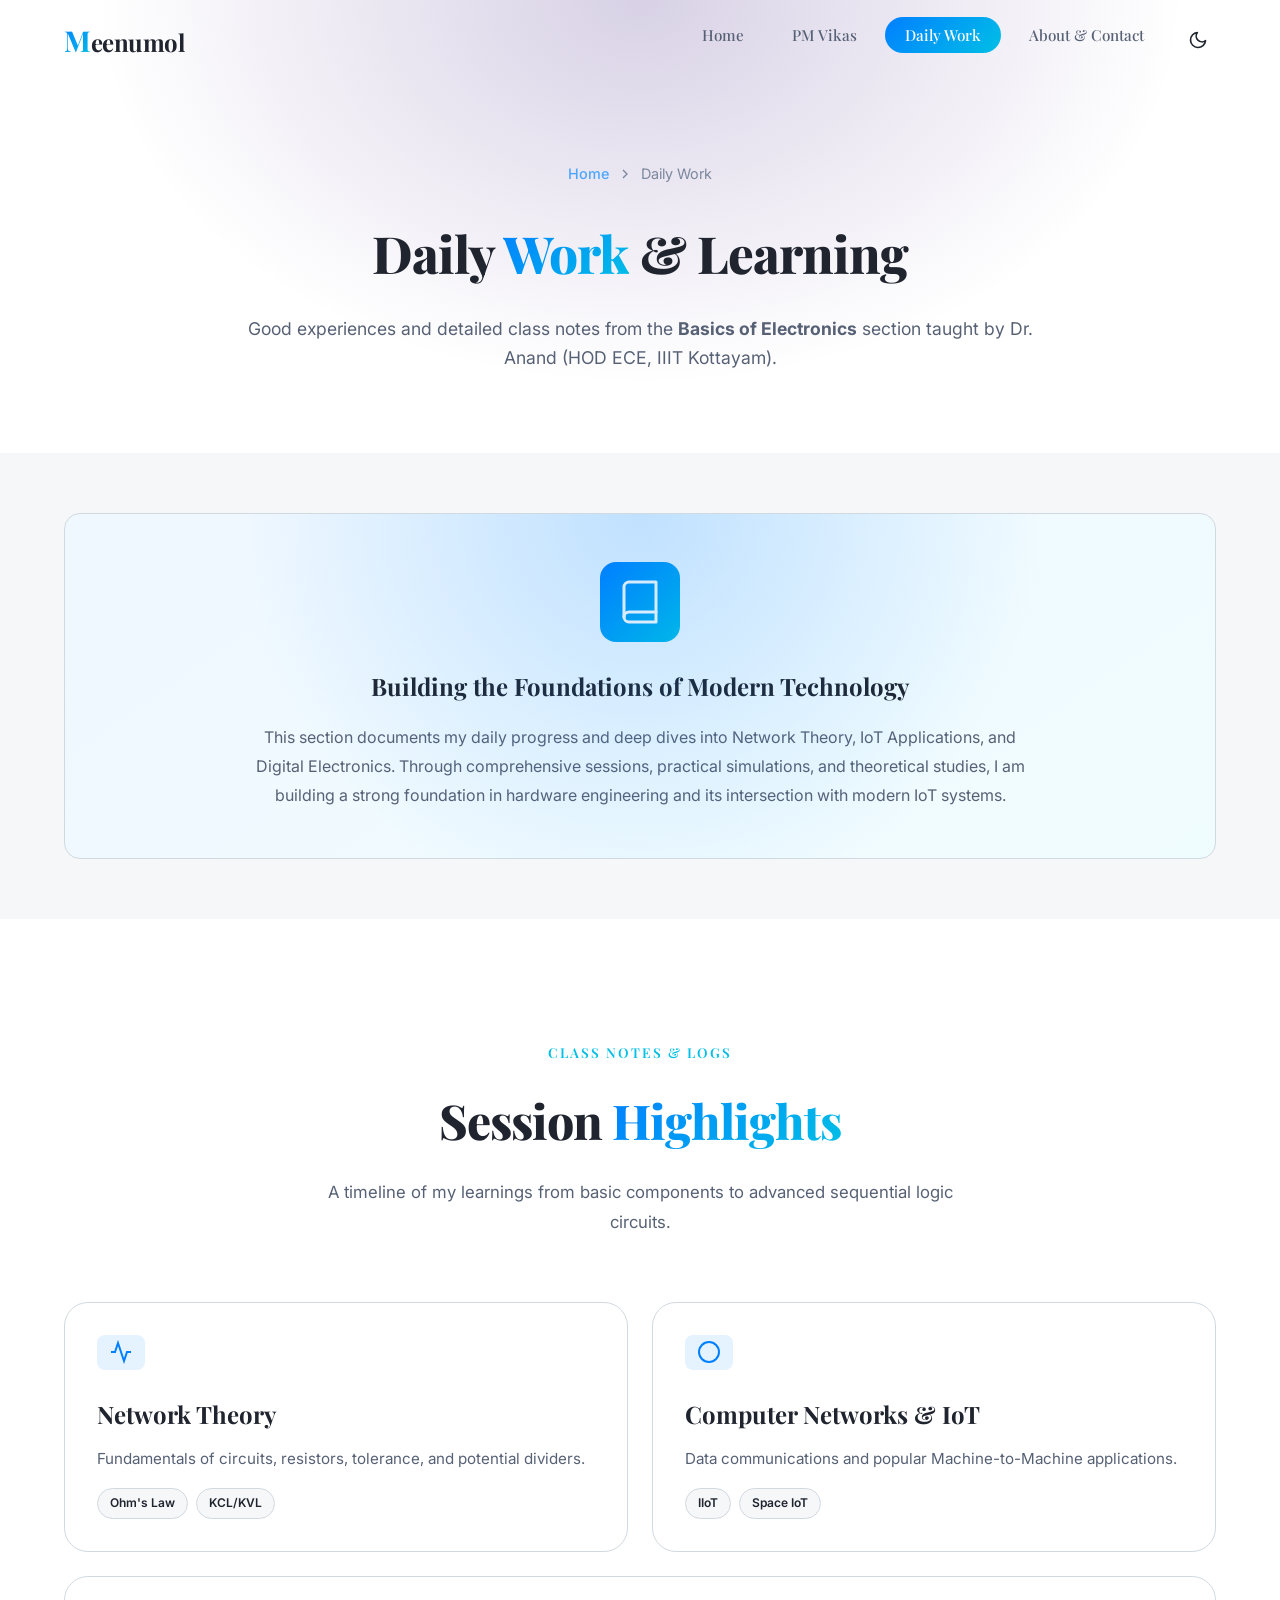
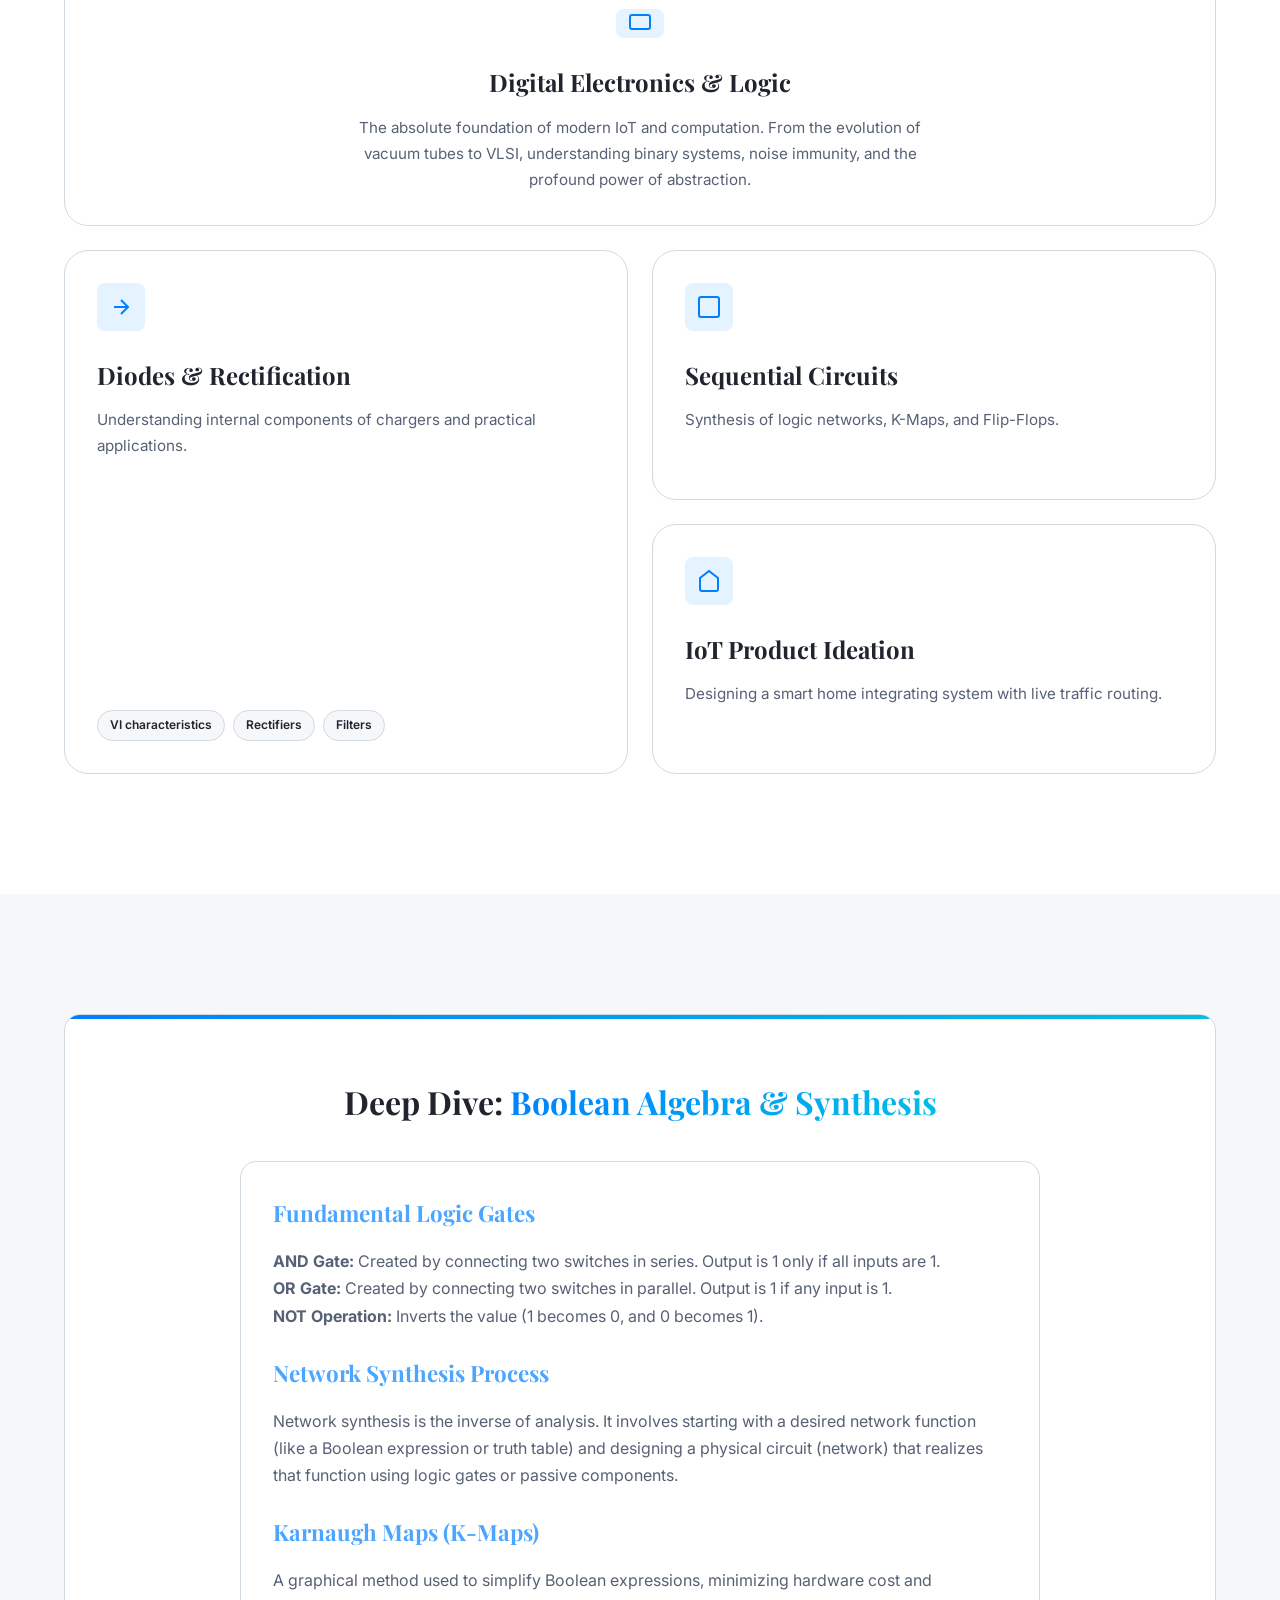
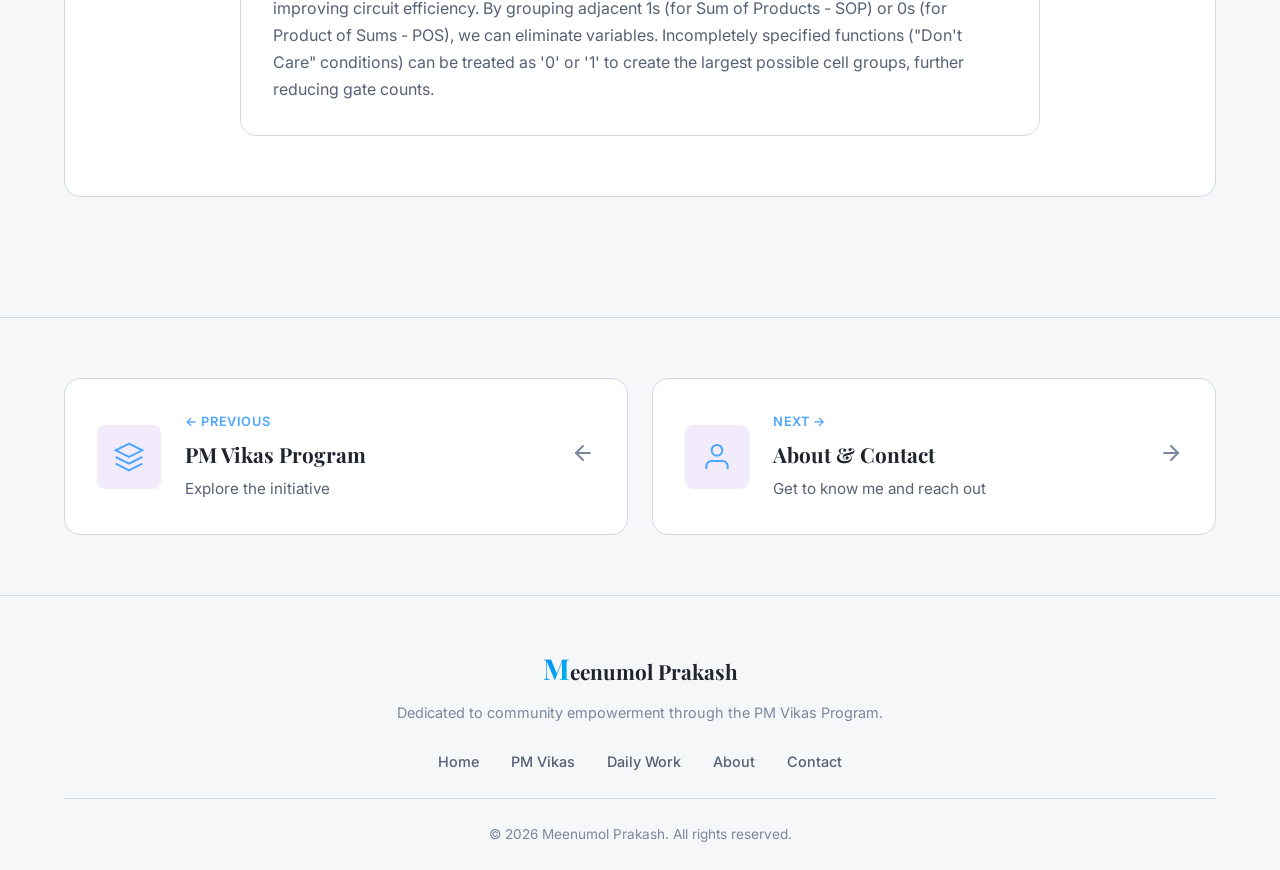
==== daily-work.html @ ad62191d "fix: resolve hero text overlapping profile image by switching from absolute positioning to flexbox l" ====
<!DOCTYPE html>
<html lang="en">
<head>
    <meta charset="UTF-8">
    <meta name="viewport" content="width=device-width, initial-scale=1.0">
    <title>Daily Work & Learning — Meenumol Prakash</title>
    <meta name="description" content="Daily work details and learning experiences from Basics of Electronics class by Dr. Anand.">
    <!-- Open Graph / Social Meta Tags -->
    <meta property="og:title" content="Daily Work & Learning — Meenumol Prakash">
    <meta property="og:description" content="Learning experiences from Basics of Electronics.">
    <meta property="og:type" content="website">
    <meta name="twitter:card" content="summary_large_image">
    
    <link rel="preconnect" href="https://fonts.googleapis.com">
    <link rel="preconnect" href="https://fonts.gstatic.com" crossorigin>
    <link href="https://fonts.googleapis.com/css2?family=Playfair+Display:ital,wght@0,400;0,500;0,600;0,700;0,800;1,400&family=Inter:wght@300;400;500;600&display=swap" rel="stylesheet">
    <link rel="stylesheet" href="style.css">
</head>
<body>
    <!-- ===== NAVIGATION ===== -->
    <nav class="navbar scrolled" id="navbar">
        <div class="nav-container">
            <a href="index.html" class="nav-logo">
                <span class="logo-accent">M</span>eenumol
            </a>
            <button class="nav-toggle" id="navToggle" aria-label="Toggle navigation">
                <span class="hamburger"></span>
            </button>
            <ul class="nav-links" id="navLinks">
                <li><a href="index.html" class="nav-link">Home</a></li>
                <li><a href="pmvikas.html" class="nav-link">PM Vikas</a></li>
                <li><a href="daily-work.html" class="nav-link active">Daily Work</a></li>
                <li><a href="about.html" class="nav-link">About & Contact</a></li>
                <li>
                    <button id="themeToggle" class="theme-toggle" aria-label="Toggle Dark Mode">
                        <svg width="20" height="20" viewBox="0 0 24 24" fill="none" stroke="currentColor" stroke-width="2" stroke-linecap="round" stroke-linejoin="round"><path d="M21 12.79A9 9 0 1 1 11.21 3 7 7 0 0 0 21 12.79z"></path></svg>
                    </button>
                </li>
            </ul>
        </div>
    </nav>

    <!-- ===== PAGE HERO BANNER ===== -->
    <section class="page-hero">
        <div class="page-hero-bg"></div>
        <div class="section-container">
            <div class="page-hero-content">
                <nav class="breadcrumb">
                    <a href="index.html">Home</a>
                    <svg width="16" height="16" viewBox="0 0 24 24" fill="none" stroke="currentColor" stroke-width="2"><polyline points="9 18 15 12 9 6"/></svg>
                    <span>Daily Work</span>
                </nav>
                <h1 class="page-hero-title">Daily <span class="text-gradient">Work</span> & Learning</h1>
                <p class="page-hero-subtitle">Good experiences and detailed class notes from the <strong>Basics of Electronics</strong> section taught by Dr. Anand (HOD ECE, IIIT Kottayam).</p>
            </div>
        </div>
    </section>

    <!-- ===== OVERVIEW ===== -->
    <section class="pmvikas-overview">
        <div class="section-container">
            <div class="vikas-hero-card">
                <div class="vikas-hero-icon">
                    <svg width="48" height="48" viewBox="0 0 24 24" fill="none" stroke="currentColor" stroke-width="1.5" stroke-linecap="round" stroke-linejoin="round"><path d="M4 19.5A2.5 2.5 0 0 1 6.5 17H20"/><path d="M6.5 2H20v20H6.5A2.5 2.5 0 0 1 4 19.5v-15A2.5 2.5 0 0 1 6.5 2z"/></svg>
                </div>
                <h3>Building the Foundations of Modern Technology</h3>
                <p>This section documents my daily progress and deep dives into Network Theory, IoT Applications, and Digital Electronics. Through comprehensive sessions, practical simulations, and theoretical studies, I am building a strong foundation in hardware engineering and its intersection with modern IoT systems.</p>
            </div>
        </div>
    </section>

    <!-- ===== DAILY LOGS (CARDS) ===== -->
    <section class="pmvikas-components">
        <div class="section-container">
            <div class="section-header">
                <span class="section-tag">Class Notes & Logs</span>
                <h2 class="section-title">Session <span class="text-gradient">Highlights</span></h2>
                <p class="section-subtitle">A timeline of my learnings from basic components to advanced sequential logic circuits.</p>
            </div>

            <div class="bento-grid">
                <!-- DAY 1 -->
                <div class="bento-card bento-col-span-2">
                    <div class="bento-content">
                        <div class="vikas-card-number" style="position:absolute; top:20px; right:24px; font-size:3rem; font-weight:800; opacity:0.05;">D1</div>
                        <div class="bento-icon">
                            <svg width="24" height="24" viewBox="0 0 24 24" fill="none" stroke="currentColor" stroke-width="2"><polyline points="22 12 18 12 15 21 9 3 6 12 2 12"/></svg>
                        </div>
                        <h3 class="bento-title">Network Theory</h3>
                        <p class="bento-text">Fundamentals of circuits, resistors, tolerance, and potential dividers.</p>
                        <ul class="bento-list">
                            <li class="bento-tag">Ohm's Law</li>
                            <li class="bento-tag">KCL/KVL</li>
                        </ul>
                    </div>
                </div>

                <!-- SESSION 2 -->
                <div class="bento-card bento-col-span-2">
                    <div class="bento-content">
                        <div class="vikas-card-number" style="position:absolute; top:20px; right:24px; font-size:3rem; font-weight:800; opacity:0.05;">S2</div>
                        <div class="bento-icon">
                            <svg width="24" height="24" viewBox="0 0 24 24" fill="none" stroke="currentColor" stroke-width="2"><circle cx="12" cy="12" r="10"/></svg>
                        </div>
                        <h3 class="bento-title">Computer Networks & IoT</h3>
                        <p class="bento-text">Data communications and popular Machine-to-Machine applications.</p>
                        <ul class="bento-list">
                            <li class="bento-tag">IIoT</li>
                            <li class="bento-tag">Space IoT</li>
                        </ul>
                    </div>
                </div>

                <!-- DIGITAL ELECTRONICS 1 (FEATURED) -->
                <div class="bento-card bento-col-span-4 glass">
                    <div class="bento-content" style="align-items:center; text-align:center;">
                        <div class="vikas-card-number" style="position:absolute; top:20px; right:24px; font-size:3rem; font-weight:800; opacity:0.05;">DE</div>
                        <div class="bento-icon">
                            <svg width="24" height="24" viewBox="0 0 24 24" fill="none" stroke="currentColor" stroke-width="2"><rect x="2" y="3" width="20" height="14" rx="2"/></svg>
                        </div>
                        <h3 class="bento-title">Digital Electronics & Logic</h3>
                        <p class="bento-text" style="max-width:600px;">The absolute foundation of modern IoT and computation. From the evolution of vacuum tubes to VLSI, understanding binary systems, noise immunity, and the profound power of abstraction.</p>
                    </div>
                </div>

                <!-- DAY 2 -->
                <div class="bento-card bento-col-span-2 bento-row-span-2">
                    <div class="bento-content">
                        <div class="vikas-card-number" style="position:absolute; top:20px; right:24px; font-size:3rem; font-weight:800; opacity:0.05;">D2</div>
                        <div class="bento-icon">
                            <svg width="24" height="24" viewBox="0 0 24 24" fill="none" stroke="currentColor" stroke-width="2"><path d="M5 12h14"/><path d="M12 5l7 7-7 7"/></svg>
                        </div>
                        <h3 class="bento-title">Diodes & Rectification</h3>
                        <p class="bento-text">Understanding internal components of chargers and practical applications.</p>
                        <ul class="bento-list">
                            <li class="bento-tag">VI characteristics</li>
                            <li class="bento-tag">Rectifiers</li>
                            <li class="bento-tag">Filters</li>
                        </ul>
                    </div>
                </div>

                <!-- DIGITAL ELECTRONICS 2 -->
                <div class="bento-card bento-col-span-2">
                    <div class="bento-content">
                        <div class="vikas-card-number" style="position:absolute; top:20px; right:24px; font-size:3rem; font-weight:800; opacity:0.05;">LC</div>
                        <div class="bento-icon">
                            <svg width="24" height="24" viewBox="0 0 24 24" fill="none" stroke="currentColor" stroke-width="2"><rect x="2" y="2" width="20" height="20" rx="2.18" ry="2.18"/></svg>
                        </div>
                        <h3 class="bento-title">Sequential Circuits</h3>
                        <p class="bento-text">Synthesis of logic networks, K-Maps, and Flip-Flops.</p>
                    </div>
                </div>

                <!-- DAY 6 -->
                <div class="bento-card bento-col-span-2">
                    <div class="bento-content">
                        <div class="vikas-card-number" style="position:absolute; top:20px; right:24px; font-size:3rem; font-weight:800; opacity:0.05;">D6</div>
                        <div class="bento-icon">
                            <svg width="24" height="24" viewBox="0 0 24 24" fill="none" stroke="currentColor" stroke-width="2"><path d="M3 9l9-7 9 7v11a2 2 0 0 1-2 2H5a2 2 0 0 1-2-2z"/></svg>
                        </div>
                        <h3 class="bento-title">IoT Product Ideation</h3>
                        <p class="bento-text">Designing a smart home integrating system with live traffic routing.</p>
                    </div>
                </div>
            </div>
        </div>
    </section>

    <!-- ===== DETAILED NOTES SECTION ===== -->
    <section class="pmvikas-impact">
        <div class="section-container">
            <div class="vikas-impact" style="text-align: left;">
                <h3 class="impact-title" style="text-align: center; margin-bottom: 2rem;">Deep Dive: <span class="text-gradient">Boolean Algebra & Synthesis</span></h3>
                
                <div style="color: var(--text-secondary); max-width: 800px; margin: 0 auto; padding: 2rem; background: var(--bg-card); border-radius: var(--radius-lg); border: 1px solid var(--border-color);">
                    <h4 style="color: var(--primary-light); margin-bottom: 1rem; font-family: var(--font-primary); font-size: 1.4rem;">Fundamental Logic Gates</h4>
                    <p style="margin-bottom: 1.5rem;">
                        <strong>AND Gate:</strong> Created by connecting two switches in series. Output is 1 only if all inputs are 1.<br>
                        <strong>OR Gate:</strong> Created by connecting two switches in parallel. Output is 1 if any input is 1.<br>
                        <strong>NOT Operation:</strong> Inverts the value (1 becomes 0, and 0 becomes 1).
                    </p>

                    <h4 style="color: var(--primary-light); margin-bottom: 1rem; font-family: var(--font-primary); font-size: 1.4rem;">Network Synthesis Process</h4>
                    <p style="margin-bottom: 1.5rem;">
                        Network synthesis is the inverse of analysis. It involves starting with a desired network function (like a Boolean expression or truth table) and designing a physical circuit (network) that realizes that function using logic gates or passive components.
                    </p>

                    <h4 style="color: var(--primary-light); margin-bottom: 1rem; font-family: var(--font-primary); font-size: 1.4rem;">Karnaugh Maps (K-Maps)</h4>
                    <p>
                        A graphical method used to simplify Boolean expressions, minimizing hardware cost and improving circuit efficiency. By grouping adjacent 1s (for Sum of Products - SOP) or 0s (for Product of Sums - POS), we can eliminate variables. Incompletely specified functions ("Don't Care" conditions) can be treated as '0' or '1' to create the largest possible cell groups, further reducing gate counts.
                    </p>
                </div>
            </div>
        </div>
    </section>

    <!-- ===== PAGE NAVIGATOR ===== -->
    <section class="page-navigator">
        <div class="section-container">
            <div class="page-nav-grid">
                <a href="pmvikas.html" class="page-nav-card">
                    <div class="page-nav-icon">
                        <svg width="32" height="32" viewBox="0 0 24 24" fill="none" stroke="currentColor" stroke-width="1.5"><path d="M12 2L2 7l10 5 10-5-10-5z"/><path d="M2 17l10 5 10-5"/><path d="M2 12l10 5 10-5"/></svg>
                    </div>
                    <div class="page-nav-text">
                        <span class="page-nav-dir">← Previous</span>
                        <h3>PM Vikas Program</h3>
                        <p>Explore the initiative</p>
                    </div>
                    <div class="page-nav-arrow">
                        <svg width="24" height="24" viewBox="0 0 24 24" fill="none" stroke="currentColor" stroke-width="2" stroke-linecap="round" stroke-linejoin="round"><line x1="19" y1="12" x2="5" y2="12"/><polyline points="12 19 5 12 12 5"/></svg>
                    </div>
                </a>
                <a href="about.html" class="page-nav-card">
                    <div class="page-nav-icon">
                        <svg width="32" height="32" viewBox="0 0 24 24" fill="none" stroke="currentColor" stroke-width="1.5"><path d="M20 21v-2a4 4 0 0 0-4-4H8a4 4 0 0 0-4 4v2"/><circle cx="12" cy="7" r="4"/></svg>
                    </div>
                    <div class="page-nav-text">
                        <span class="page-nav-dir">Next →</span>
                        <h3>About & Contact</h3>
                        <p>Get to know me and reach out</p>
                    </div>
                    <div class="page-nav-arrow">
                        <svg width="24" height="24" viewBox="0 0 24 24" fill="none" stroke="currentColor" stroke-width="2" stroke-linecap="round" stroke-linejoin="round"><line x1="5" y1="12" x2="19" y2="12"/><polyline points="12 5 19 12 12 19"/></svg>
                    </div>
                </a>
            </div>
        </div>
    </section>

    <!-- ===== FOOTER ===== -->
    <footer class="footer">
        <div class="footer-container">
            <div class="footer-content">
                <a href="index.html" class="footer-logo">
                    <span class="logo-accent">M</span>eenumol Prakash
                </a>
                <p class="footer-text">Dedicated to community empowerment through the PM Vikas Program.</p>
            </div>
            <div class="footer-links">
                <a href="index.html">Home</a>
                <a href="pmvikas.html">PM Vikas</a>
                <a href="daily-work.html">Daily Work</a>
                <a href="about.html">About</a>
                <a href="about.html#contact">Contact</a>
            </div>
            <div class="footer-bottom">
                <p>&copy; 2026 Meenumol Prakash. All rights reserved.</p>
            </div>
        </div>
    </footer>

    <script src="script.js"></script>
</body>
</html>
---- style.css ----
/* ===== CSS CUSTOM PROPERTIES ===== */
:root {
    /* Primary Palette — Blue Gradient */
    --primary-hue: 210;
    --primary: hsl(210, 100%, 50%); /* Bright Blue */
    --primary-light: hsl(210, 100%, 65%);
    --primary-dark: hsl(210, 100%, 35%);
    --primary-glow: hsla(210, 100%, 50%, 0.2);

    --accent: hsl(190, 100%, 45%); /* Cyan Accent */
    --accent-light: hsl(190, 100%, 55%);
    --accent-glow: hsla(190, 100%, 45%, 0.15);

    /* Surfaces - Light Theme Default */
    --bg-primary: hsl(0, 0%, 100%);
    --bg-secondary: hsl(210, 20%, 97%);
    --bg-card: hsl(0, 0%, 100%);
    --bg-card-hover: hsl(210, 20%, 95%);
    --bg-glass: hsla(0, 0%, 100%, 0.85);

    /* Text - Light Theme */
    --text-primary: hsl(220, 20%, 15%);
    --text-secondary: hsl(220, 15%, 40%);
    --text-muted: hsl(220, 15%, 55%);

    /* Borders */
    --border-color: hsla(210, 20%, 85%, 1);
    --border-glow: hsla(210, 100%, 50%, 0.2);

    /* Gradients */
    --gradient-primary: linear-gradient(135deg, var(--primary), var(--accent));
    --gradient-text: linear-gradient(135deg, var(--primary), var(--accent));
    --gradient-card: linear-gradient(145deg, hsla(210, 100%, 97%, 1), hsla(190, 100%, 97%, 1));
    --gradient-hero: radial-gradient(ellipse at 20% 50%, hsla(210, 100%, 50%, 0.08) 0%, transparent 50%),
                     radial-gradient(ellipse at 80% 20%, hsla(190, 100%, 45%, 0.08) 0%, transparent 50%);

    /* Spacing */
    --section-padding: 120px 0;
    --container-width: 1200px;

    /* Typography - Modern Classic */
    --font-primary: 'Playfair Display', serif;
    --font-body: 'Inter', sans-serif;

    /* Transitions */
    --transition-fast: 0.2s cubic-bezier(0.4, 0, 0.2, 1);
    --transition-medium: 0.4s cubic-bezier(0.4, 0, 0.2, 1);
    --transition-slow: 0.6s cubic-bezier(0.4, 0, 0.2, 1);

    /* Shadows */
    --shadow-sm: 0 2px 8px hsla(220, 20%, 10%, 0.05);
    --shadow-md: 0 8px 32px hsla(220, 20%, 10%, 0.08);
    --shadow-lg: 0 16px 64px hsla(220, 20%, 10%, 0.12);
    --shadow-glow: 0 0 40px var(--primary-glow);

    /* Border Radius - Slightly sharper for a classic look, but retaining some curve */
    --radius-sm: 4px;
    --radius-md: 8px;
    --radius-lg: 16px;
    --radius-xl: 24px;
    --radius-full: 9999px;
}

[data-theme="dark"] {
    --bg-primary: hsl(220, 30%, 8%); 
    --bg-secondary: hsl(220, 25%, 11%);
    --bg-card: hsl(220, 20%, 14%);
    --bg-card-hover: hsl(220, 20%, 17%);
    --bg-glass: hsla(220, 20%, 14%, 0.6);

    --text-primary: hsl(0, 0%, 95%);
    --text-secondary: hsl(220, 10%, 75%);
    --text-muted: hsl(220, 10%, 55%);

    --border-color: hsla(210, 30%, 25%, 1);
    --gradient-card: linear-gradient(145deg, hsla(210, 100%, 20%, 0.05), hsla(190, 100%, 20%, 0.05));
    --shadow-sm: 0 2px 8px hsla(0, 0%, 0%, 0.2);
    --shadow-md: 0 8px 32px hsla(0, 0%, 0%, 0.3);
    --shadow-lg: 0 16px 64px hsla(0, 0%, 0%, 0.4);
}

/* ===== RESET & BASE ===== */
*, *::before, *::after {
    margin: 0;
    padding: 0;
    box-sizing: border-box;
}

html {
    scroll-behavior: smooth;
    scroll-padding-top: 80px;
}

body {
    font-family: var(--font-body);
    background: var(--bg-primary);
    color: var(--text-primary);
    line-height: 1.7;
    overflow-x: hidden;
    -webkit-font-smoothing: antialiased;
    -moz-osx-font-smoothing: grayscale;
}

a {
    text-decoration: none;
    color: inherit;
    transition: color var(--transition-fast);
}

img {
    max-width: 100%;
    display: block;
}

/* ===== UTILITY CLASSES ===== */
.text-gradient {
    background: var(--gradient-text);
    -webkit-background-clip: text;
    -webkit-text-fill-color: transparent;
    background-clip: text;
}

.section-container {
    max-width: var(--container-width);
    margin: 0 auto;
    padding: 0 24px;
}

/* ===== NAVIGATION ===== */
.navbar {
    position: fixed;
    top: 0;
    left: 0;
    right: 0;
    z-index: 1000;
    padding: 16px 0;
    transition: all var(--transition-medium);
    backdrop-filter: blur(0px);
}

.navbar.scrolled {
    padding: 10px 0;
    background: hsla(230, 25%, 7%, 0.85);
    backdrop-filter: blur(20px);
    border-bottom: 1px solid var(--border-color);
}

.nav-container {
    max-width: var(--container-width);
    margin: 0 auto;
    padding: 0 24px;
    display: flex;
    align-items: center;
    justify-content: space-between;
}

.nav-logo {
    font-family: var(--font-primary);
    font-size: 1.5rem;
    font-weight: 700;
    letter-spacing: -0.02em;
}

.logo-accent {
    background: var(--gradient-primary);
    -webkit-background-clip: text;
    -webkit-text-fill-color: transparent;
    background-clip: text;
    font-size: 1.8rem;
}

.nav-links {
    display: flex;
    list-style: none;
    gap: 8px;
}

.nav-link {
    font-family: var(--font-primary);
    font-size: 0.95rem;
    font-weight: 500;
    padding: 8px 20px;
    border-radius: var(--radius-full);
    color: var(--text-secondary);
    transition: all var(--transition-fast);
    position: relative;
}

.nav-link:hover,
.nav-link.active {
    color: var(--text-primary);
    background: hsla(260, 67%, 55%, 0.1);
}

.nav-link.active {
    background: var(--gradient-primary);
    color: white;
}

.nav-toggle {
    display: none;
    background: none;
    border: none;
    cursor: pointer;
    padding: 8px;
    z-index: 1001;
}

.hamburger {
    display: block;
    width: 24px;
    height: 2px;
    background: var(--text-primary);
    position: relative;
    transition: all var(--transition-fast);
}

.hamburger::before,
.hamburger::after {
    content: '';
    position: absolute;
    width: 24px;
    height: 2px;
    background: var(--text-primary);
    transition: all var(--transition-fast);
}

.hamburger::before { top: -7px; }
.hamburger::after { bottom: -7px; }

.nav-toggle.active .hamburger {
    background: transparent;
}
.nav-toggle.active .hamburger::before {
    transform: rotate(45deg);
    top: 0;
}
.nav-toggle.active .hamburger::after {
    transform: rotate(-45deg);
    bottom: 0;
}

.theme-toggle {
    background: transparent;
    border: none;
    color: var(--text-primary);
    cursor: pointer;
    padding: 8px;
    display: flex;
    align-items: center;
    justify-content: center;
    border-radius: 50%;
    transition: all var(--transition-fast);
    margin-left: 8px;
}

.theme-toggle:hover {
    background: var(--primary-glow);
    color: var(--primary);
}

/* ===== HERO SECTION (INDEX) ===== */
.hero {
    min-height: 100vh;
    display: flex;
    align-items: center;
    justify-content: center;
    position: relative;
    padding: 100px 64px 60px;
    overflow: hidden;
    background: var(--gradient-hero);
    gap: 48px;
}

.hero-particles {
    position: absolute;
    inset: 0;
    pointer-events: none;
}

.hero-content {
    max-width: 650px;
    z-index: 2;
    flex: 1 1 0%;
}

.hero-badge {
    display: inline-flex;
    align-items: center;
    gap: 8px;
    background: hsla(260, 67%, 55%, 0.1);
    border: 1px solid hsla(260, 67%, 55%, 0.2);
    border-radius: var(--radius-full);
    padding: 8px 20px;
    font-size: 0.85rem;
    font-weight: 500;
    color: var(--primary-light);
    margin-bottom: 24px;
    animation: fadeInUp 0.6s ease;
}

.badge-dot {
    width: 8px;
    height: 8px;
    background: var(--accent);
    border-radius: 50%;
    animation: pulse 2s ease-in-out infinite;
}

.hero-title {
    font-family: var(--font-primary);
    font-size: clamp(2.5rem, 5vw, 4rem);
    font-weight: 800;
    line-height: 1.1;
    letter-spacing: -0.03em;
    margin-bottom: 16px;
    animation: fadeInUp 0.6s ease 0.1s both;
}

.hero-subtitle {
    font-family: var(--font-primary);
    font-size: 1.1rem;
    font-weight: 500;
    color: var(--text-secondary);
    margin-bottom: 20px;
    animation: fadeInUp 0.6s ease 0.2s both;
}

.hero-description {
    font-size: 1.05rem;
    color: var(--text-secondary);
    line-height: 1.8;
    margin-bottom: 32px;
    animation: fadeInUp 0.6s ease 0.3s both;
}

.hero-actions {
    display: flex;
    gap: 16px;
    flex-wrap: wrap;
    margin-bottom: 48px;
    animation: fadeInUp 0.6s ease 0.4s both;
}

/* Buttons */
.btn {
    display: inline-flex;
    align-items: center;
    gap: 10px;
    padding: 14px 32px;
    border-radius: var(--radius-full);
    font-family: var(--font-primary);
    font-size: 0.95rem;
    font-weight: 600;
    cursor: pointer;
    border: none;
    transition: all var(--transition-medium);
    position: relative;
    overflow: hidden;
}

.btn-primary {
    background: var(--gradient-primary);
    color: white;
    box-shadow: 0 4px 20px var(--primary-glow);
}

.btn-primary:hover {
    transform: translateY(-2px);
    box-shadow: 0 8px 32px var(--primary-glow), var(--shadow-glow);
}

.btn-outline {
    background: transparent;
    color: var(--text-primary);
    border: 1.5px solid var(--border-color);
}

.btn-outline:hover {
    border-color: var(--primary);
    background: hsla(260, 67%, 55%, 0.05);
    transform: translateY(-2px);
}

.btn-full {
    width: 100%;
    justify-content: center;
}

/* Hero Stats */
.hero-stats {
    display: flex;
    align-items: center;
    gap: 32px;
    animation: fadeInUp 0.6s ease 0.5s both;
}

.stat-item {
    text-align: center;
}

.stat-number {
    font-family: var(--font-primary);
    font-size: 2rem;
    font-weight: 800;
    background: var(--gradient-text);
    -webkit-background-clip: text;
    -webkit-text-fill-color: transparent;
    background-clip: text;
}

.stat-suffix {
    font-family: var(--font-primary);
    font-size: 1.5rem;
    font-weight: 700;
    color: var(--accent);
}

.stat-label {
    display: block;
    font-size: 0.8rem;
    color: var(--text-muted);
    font-weight: 500;
    margin-top: 4px;
}

.stat-divider {
    width: 1px;
    height: 40px;
    background: var(--border-color);
}

/* Hero Visual */
.hero-visual {
    position: relative;
    z-index: 1;
    flex-shrink: 0;
}

.hero-image-wrapper {
    position: relative;
    width: 350px;
    height: 350px;
    display: flex;
    align-items: center;
    justify-content: center;
}

.hero-ring {
    position: absolute;
    border-radius: 50%;
    border: 1px solid;
}

.hero-ring-1 {
    width: 100%;
    height: 100%;
    border-color: hsla(260, 67%, 55%, 0.15);
    animation: spinSlow 20s linear infinite;
}

.hero-ring-2 {
    width: 120%;
    height: 120%;
    border-color: hsla(25, 95%, 55%, 0.1);
    animation: spinSlow 30s linear infinite reverse;
    border-style: dashed;
}

.hero-avatar {
    width: 200px;
    height: 200px;
    border-radius: 50%;
    overflow: hidden;
    position: relative;
    z-index: 2;
}

.avatar-placeholder {
    width: 100%;
    height: 100%;
    background: var(--gradient-primary);
    display: flex;
    align-items: center;
    justify-content: center;
    font-family: var(--font-primary);
    font-size: 4rem;
    font-weight: 800;
    color: white;
    text-shadow: 0 2px 10px hsla(0, 0%, 0%, 0.3);
}

/* Scroll Indicator */
.scroll-indicator {
    position: absolute;
    bottom: 32px;
    left: 50%;
    transform: translateX(-50%);
    display: flex;
    flex-direction: column;
    align-items: center;
    gap: 8px;
    color: var(--text-muted);
    font-size: 0.75rem;
    font-weight: 500;
    animation: fadeInUp 0.6s ease 0.8s both;
}
.scroll-link {
    display: flex;
    flex-direction: column;
    align-items: center;
    gap: 8px;
}

.scroll-mouse {
    width: 24px;
    height: 38px;
    border: 2px solid var(--border-color);
    border-radius: 12px;
    display: flex;
    justify-content: center;
    padding-top: 8px;
}

.scroll-dot {
    width: 3px;
    height: 8px;
    background: var(--primary);
    border-radius: 2px;
    animation: scrollBounce 2s ease-in-out infinite;
}

/* ===== PAGE NAVIGATOR CARDS ===== */
.page-navigator {
    padding: 60px 0;
    background: var(--bg-secondary);
    border-top: 1px solid var(--border-color);
}
.page-nav-grid {
    display: grid;
    grid-template-columns: repeat(2, 1fr);
    gap: 24px;
}
.page-nav-single {
    grid-template-columns: 1fr;
    max-width: 600px;
    margin: 0 auto;
}
.page-nav-card {
    display: flex;
    align-items: center;
    gap: 24px;
    background: var(--bg-card);
    border: 1px solid var(--border-color);
    border-radius: var(--radius-lg);
    padding: 32px;
    transition: all var(--transition-medium);
    position: relative;
    overflow: hidden;
}
.page-nav-card:hover {
    background: var(--bg-card-hover);
    border-color: var(--primary-light);
    transform: translateY(-4px);
    box-shadow: var(--shadow-md), 0 0 20px var(--primary-glow);
}
.page-nav-icon {
    display: flex;
    align-items: center;
    justify-content: center;
    width: 64px;
    height: 64px;
    border-radius: var(--radius-md);
    background: hsla(260, 67%, 55%, 0.1);
    color: var(--primary-light);
    flex-shrink: 0;
    transition: all var(--transition-medium);
}
.page-nav-card:hover .page-nav-icon {
    background: var(--gradient-primary);
    color: white;
}
.page-nav-text {
    flex-grow: 1;
}
.page-nav-dir {
    display: block;
    font-size: 0.8rem;
    color: var(--primary-light);
    font-weight: 600;
    text-transform: uppercase;
    letter-spacing: 0.05em;
    margin-bottom: 4px;
}
.page-nav-text h3 {
    font-family: var(--font-primary);
    font-size: 1.3rem;
    font-weight: 700;
    margin-bottom: 4px;
}
.page-nav-text p {
    font-size: 0.95rem;
    color: var(--text-secondary);
}
.page-nav-arrow {
    color: var(--text-muted);
    transition: all var(--transition-medium);
}
.page-nav-card:hover .page-nav-arrow {
    color: var(--primary-light);
    transform: translateX(4px);
}


/* ===== SHARED PAGE HERO BANNER ===== */
.page-hero {
    padding: 160px 0 80px;
    position: relative;
    background: var(--bg-primary);
    text-align: center;
    overflow: hidden;
}
.page-hero-bg {
    position: absolute;
    top: 0;
    left: 0;
    right: 0;
    height: 100%;
    background: radial-gradient(ellipse at 50% 0%, hsla(260, 67%, 30%, 0.2) 0%, transparent 60%);
    pointer-events: none;
}
.page-hero-content {
    position: relative;
    z-index: 2;
    max-width: 800px;
    margin: 0 auto;
    animation: fadeInUp 0.6s ease;
}
.breadcrumb {
    display: inline-flex;
    align-items: center;
    gap: 8px;
    font-size: 0.9rem;
    color: var(--text-muted);
    margin-bottom: 24px;
}
.breadcrumb a {
    color: var(--primary-light);
    font-weight: 500;
}
.breadcrumb a:hover {
    text-decoration: underline;
}
.page-hero-title {
    font-family: var(--font-primary);
    font-size: clamp(2.5rem, 4vw, 3.5rem);
    font-weight: 800;
    margin-bottom: 16px;
    letter-spacing: -0.02em;
}
.page-hero-subtitle {
    font-size: 1.1rem;
    color: var(--text-secondary);
    line-height: 1.7;
}

/* Common Section Headers */
.section-header {
    text-align: center;
    margin-bottom: 64px;
}

.section-tag {
    display: inline-block;
    font-family: var(--font-primary);
    font-size: 0.85rem;
    font-weight: 600;
    color: var(--accent);
    text-transform: uppercase;
    letter-spacing: 0.15em;
    margin-bottom: 16px;
}

.section-title {
    font-family: var(--font-primary);
    font-size: clamp(2rem, 4vw, 3rem);
    font-weight: 800;
    letter-spacing: -0.02em;
    margin-bottom: 16px;
}

.section-subtitle {
    font-size: 1.05rem;
    color: var(--text-secondary);
    max-width: 650px;
    margin: 0 auto;
    line-height: 1.8;
}

/* ===== PM VIKAS PAGE SPECIFIC ===== */
.pmvikas-overview {
    padding: 60px 0;
    background: var(--bg-secondary);
}

/* Vikas Hero Card */
.vikas-hero-card {
    background: var(--gradient-card);
    border: 1px solid var(--border-color);
    border-radius: var(--radius-lg);
    padding: 48px;
    text-align: center;
    position: relative;
    overflow: hidden;
}

.vikas-hero-card::before {
    content: '';
    position: absolute;
    inset: 0;
    background: radial-gradient(circle at 50% 0%, var(--primary-glow), transparent 60%);
    pointer-events: none;
}

.vikas-hero-icon {
    display: inline-flex;
    align-items: center;
    justify-content: center;
    width: 80px;
    height: 80px;
    border-radius: var(--radius-lg);
    background: var(--gradient-primary);
    color: white;
    margin-bottom: 24px;
}

.vikas-hero-card h3 {
    font-family: var(--font-primary);
    font-size: 1.5rem;
    font-weight: 700;
    margin-bottom: 16px;
}

.vikas-hero-card p {
    color: var(--text-secondary);
    max-width: 800px;
    margin: 0 auto;
    line-height: 1.8;
}

.pmvikas-components {
    padding: var(--section-padding);
}

/* Vikas Grid */
.vikas-grid {
    display: grid;
    grid-template-columns: repeat(3, 1fr);
    gap: 24px;
}

.vikas-card {
    background: var(--bg-card);
    border: 1px solid var(--border-color);
    border-radius: var(--radius-md);
    padding: 40px 32px;
    position: relative;
    overflow: hidden;
    transition: all var(--transition-medium);
    cursor: default;
}

.vikas-card:hover {
    background: var(--bg-card-hover);
    border-color: var(--border-glow);
    transform: translateY(-4px);
}

.vikas-card:hover .card-glow {
    opacity: 1;
}

.card-glow {
    position: absolute;
    inset: 0;
    background: radial-gradient(circle at 50% 0%, var(--primary-glow), transparent 70%);
    opacity: 0;
    transition: opacity var(--transition-medium);
    pointer-events: none;
}
.vikas-card-number {
    position: absolute;
    top: 20px;
    right: 24px;
    font-family: var(--font-primary);
    font-size: 3rem;
    font-weight: 800;
    color: hsla(0,0%,100%,0.03);
    line-height: 1;
    transition: all var(--transition-medium);
}
.vikas-card:hover .vikas-card-number {
    color: hsla(260, 67%, 55%, 0.1);
    transform: scale(1.1);
}

.vikas-card-icon {
    display: inline-flex;
    align-items: center;
    justify-content: center;
    width: 56px;
    height: 56px;
    border-radius: var(--radius-md);
    background: hsla(260, 67%, 55%, 0.1);
    color: var(--primary-light);
    margin-bottom: 20px;
    transition: all var(--transition-medium);
    position: relative;
    z-index: 1;
}

.vikas-card:hover .vikas-card-icon {
    background: var(--gradient-primary);
    color: white;
}

.vikas-card h4 {
    font-family: var(--font-primary);
    font-size: 1.25rem;
    font-weight: 700;
    margin-bottom: 12px;
    position: relative;
    z-index: 1;
}

.vikas-card p {
    font-size: 0.95rem;
    color: var(--text-secondary);
    line-height: 1.7;
    margin-bottom: 20px;
    position: relative;
    z-index: 1;
}
.vikas-card-list {
    list-style: none;
    padding: 0;
    position: relative;
    z-index: 1;
}
.vikas-card-list li {
    font-size: 0.9rem;
    color: var(--text-muted);
    margin-bottom: 8px;
    display: flex;
    align-items: flex-start;
    gap: 8px;
}
.vikas-card-list li::before {
    content: '→';
    color: var(--accent);
    font-weight: bold;
}

/* Impact Section */
.pmvikas-impact {
    padding: var(--section-padding);
    background: var(--bg-secondary);
}
.vikas-impact {
    background: var(--bg-card);
    border: 1px solid var(--border-color);
    border-radius: var(--radius-lg);
    padding: 60px 48px;
    text-align: center;
    position: relative;
    overflow: hidden;
}
.vikas-impact::after {
    content: '';
    position: absolute;
    top: 0;
    left: 0;
    right: 0;
    height: 4px;
    background: var(--gradient-primary);
}

.impact-title {
    font-family: var(--font-primary);
    font-size: 2rem;
    font-weight: 700;
    margin-bottom: 8px;
}
.impact-subtitle {
    color: var(--text-secondary);
    margin-bottom: 48px;
}

.impact-grid {
    display: grid;
    grid-template-columns: repeat(4, 1fr);
    gap: 32px;
}

.impact-number {
    font-family: var(--font-primary);
    font-size: 3rem;
    font-weight: 800;
    background: var(--gradient-text);
    -webkit-background-clip: text;
    -webkit-text-fill-color: transparent;
    background-clip: text;
    margin-bottom: 8px;
    line-height: 1.1;
}

.impact-label {
    font-size: 0.95rem;
    color: var(--text-secondary);
    font-weight: 500;
}

/* My Role Section */
.pmvikas-role {
    padding: var(--section-padding);
}
.role-grid {
    display: grid;
    grid-template-columns: repeat(4, 1fr);
    gap: 24px;
}
.role-card {
    background: var(--bg-secondary);
    border: 1px solid var(--border-color);
    border-radius: var(--radius-md);
    padding: 32px;
    text-align: center;
    transition: all var(--transition-fast);
}
.role-card:hover {
    border-color: var(--primary-light);
    transform: translateY(-5px);
}
.role-icon {
    font-size: 2.5rem;
    margin-bottom: 16px;
}
.role-card h4 {
    font-family: var(--font-primary);
    font-size: 1.1rem;
    font-weight: 700;
    margin-bottom: 12px;
}
.role-card p {
    font-size: 0.9rem;
    color: var(--text-secondary);
    line-height: 1.6;
}

/* ===== ABOUT PAGE SPECIFIC ===== */
.about {
    padding: 60px 0 var(--section-padding);
    position: relative;
}

.about-grid {
    display: grid;
    grid-template-columns: 1fr 1.5fr;
    gap: 64px;
    align-items: start;
}

.about-image-card {
    background: var(--bg-card);
    border: 1px solid var(--border-color);
    border-radius: var(--radius-lg);
    padding: 40px;
    text-align: center;
    position: sticky;
    top: 100px;
}

.about-avatar-large {
    width: 180px;
    height: 180px;
    border-radius: 50%;
    background: var(--gradient-primary);
    display: flex;
    align-items: center;
    justify-content: center;
    margin: 0 auto 24px;
    font-family: var(--font-primary);
    font-size: 3.5rem;
    font-weight: 800;
    color: white;
    box-shadow: 0 8px 32px var(--primary-glow);
}

.about-name-card h3 {
    font-family: var(--font-primary);
    font-size: 1.5rem;
    font-weight: 700;
    margin-bottom: 4px;
}

.about-name-card p {
    color: var(--primary-light);
    font-size: 0.95rem;
    font-weight: 500;
    margin-bottom: 24px;
}

.about-quick-info {
    display: flex;
    flex-direction: column;
    gap: 12px;
    text-align: left;
    padding-top: 24px;
    border-top: 1px solid var(--border-color);
}
.quick-info-item {
    display: flex;
    align-items: center;
    gap: 12px;
    color: var(--text-secondary);
    font-size: 0.9rem;
}
.quick-info-item svg {
    color: var(--accent);
}

.about-heading {
    font-family: var(--font-primary);
    font-size: 2.2rem;
    font-weight: 700;
    margin-bottom: 24px;
}

.about-text {
    font-size: 1.05rem;
    color: var(--text-secondary);
    line-height: 1.9;
    margin-bottom: 20px;
}

.about-text strong {
    color: var(--text-primary);
}

.about-highlights {
    margin-top: 48px;
    display: flex;
    flex-direction: column;
    gap: 20px;
}

.highlight-item {
    display: flex;
    gap: 16px;
    align-items: flex-start;
    padding: 24px;
    background: var(--bg-secondary);
    border: 1px solid var(--border-color);
    border-radius: var(--radius-md);
    transition: all var(--transition-fast);
}

.highlight-item:hover {
    border-color: var(--border-glow);
    background: var(--bg-card-hover);
    transform: translateX(4px);
}

.highlight-icon {
    font-size: 1.5rem;
    flex-shrink: 0;
    width: 48px;
    height: 48px;
    display: flex;
    align-items: center;
    justify-content: center;
    background: hsla(260, 67%, 55%, 0.1);
    border-radius: var(--radius-sm);
}

.highlight-item h4 {
    font-family: var(--font-primary);
    font-size: 1.1rem;
    font-weight: 700;
    margin-bottom: 4px;
}

.highlight-item p {
    font-size: 0.95rem;
    color: var(--text-secondary);
    line-height: 1.6;
}

/* Timeline */
.journey {
    padding: var(--section-padding);
    background: var(--bg-secondary);
}
.timeline {
    max-width: 800px;
    margin: 0 auto;
    position: relative;
}
.timeline::before {
    content: '';
    position: absolute;
    top: 0;
    bottom: 0;
    left: 20px;
    width: 2px;
    background: var(--border-color);
}
.timeline-item {
    position: relative;
    padding-left: 60px;
    margin-bottom: 48px;
}
.timeline-item:last-child {
    margin-bottom: 0;
}
.timeline-dot {
    position: absolute;
    left: 13px;
    top: 5px;
    width: 16px;
    height: 16px;
    border-radius: 50%;
    background: var(--primary);
    border: 3px solid var(--bg-secondary);
    box-shadow: 0 0 0 4px hsla(260, 67%, 55%, 0.2);
}
.timeline-content {
    background: var(--bg-card);
    border: 1px solid var(--border-color);
    border-radius: var(--radius-md);
    padding: 24px;
    transition: all var(--transition-fast);
}
.timeline-item:hover .timeline-content {
    border-color: var(--primary-light);
    transform: translateX(5px);
}
.timeline-year {
    display: inline-block;
    padding: 4px 12px;
    background: hsla(260, 67%, 55%, 0.1);
    color: var(--primary-light);
    border-radius: var(--radius-full);
    font-size: 0.8rem;
    font-weight: 700;
    margin-bottom: 12px;
}
.timeline-content h4 {
    font-family: var(--font-primary);
    font-size: 1.2rem;
    font-weight: 700;
    margin-bottom: 8px;
}
.timeline-content p {
    color: var(--text-secondary);
    font-size: 0.95rem;
    line-height: 1.7;
}

/* ===== CONTACT SECTION ===== */
.contact {
    padding: var(--section-padding);
    background: var(--bg-primary);
    position: relative;
}

.contact::before {
    content: '';
    position: absolute;
    top: 0;
    left: 0;
    right: 0;
    height: 1px;
    background: linear-gradient(90deg, transparent, var(--primary-glow), var(--accent-glow), transparent);
}

.contact-grid {
    display: grid;
    grid-template-columns: 1fr 1.2fr;
    gap: 48px;
    align-items: start;
}

.contact-info {
    display: flex;
    flex-direction: column;
    gap: 20px;
}

.contact-card {
    display: flex;
    align-items: center;
    gap: 16px;
    padding: 20px 24px;
    background: var(--bg-secondary);
    border: 1px solid var(--border-color);
    border-radius: var(--radius-md);
    transition: all var(--transition-fast);
}

.contact-card:hover {
    border-color: var(--border-glow);
    background: var(--bg-card-hover);
    transform: translateX(4px);
}

.contact-card-icon {
    width: 48px;
    height: 48px;
    display: flex;
    align-items: center;
    justify-content: center;
    background: hsla(260, 67%, 55%, 0.1);
    color: var(--primary-light);
    border-radius: var(--radius-sm);
    flex-shrink: 0;
}

.contact-card h4 {
    font-family: var(--font-primary);
    font-size: 0.95rem;
    font-weight: 700;
    margin-bottom: 2px;
}

.contact-card p {
    font-size: 0.95rem;
    color: var(--text-secondary);
}

.social-links {
    display: flex;
    gap: 12px;
    margin-top: 8px;
}

.social-link {
    width: 44px;
    height: 44px;
    display: flex;
    align-items: center;
    justify-content: center;
    background: var(--bg-secondary);
    border: 1px solid var(--border-color);
    border-radius: var(--radius-sm);
    color: var(--text-secondary);
    transition: all var(--transition-fast);
}

.social-link:hover {
    background: var(--gradient-primary);
    border-color: transparent;
    color: white;
    transform: translateY(-3px);
    box-shadow: 0 4px 16px var(--primary-glow);
}

/* Contact Form */
.contact-form {
    background: var(--bg-card);
    border: 1px solid var(--border-color);
    border-radius: var(--radius-lg);
    padding: 40px;
}

.form-group {
    margin-bottom: 20px;
}

.form-group label {
    display: block;
    font-family: var(--font-primary);
    font-size: 0.9rem;
    font-weight: 600;
    margin-bottom: 8px;
    color: var(--text-primary);
}

.form-group input,
.form-group textarea {
    width: 100%;
    padding: 14px 18px;
    background: var(--bg-secondary);
    border: 1px solid var(--border-color);
    border-radius: var(--radius-sm);
    color: var(--text-primary);
    font-family: var(--font-body);
    font-size: 0.95rem;
    transition: all var(--transition-fast);
    outline: none;
}

.form-group input::placeholder,
.form-group textarea::placeholder {
    color: var(--text-muted);
}

.form-group input:focus,
.form-group textarea:focus {
    border-color: var(--primary);
    box-shadow: 0 0 0 3px var(--primary-glow);
}

.form-group textarea {
    resize: vertical;
    min-height: 120px;
}

.form-success {
    display: none;
    align-items: center;
    gap: 10px;
    margin-top: 16px;
    padding: 14px 20px;
    background: hsla(140, 60%, 40%, 0.1);
    border: 1px solid hsla(140, 60%, 40%, 0.3);
    border-radius: var(--radius-sm);
    color: hsl(140, 60%, 60%);
    font-size: 0.9rem;
    font-weight: 500;
}

.form-success.show {
    display: flex;
    animation: fadeInUp 0.4s ease;
}

/* ===== FOOTER ===== */
.footer {
    padding: 48px 0 24px;
    border-top: 1px solid var(--border-color);
    background: var(--bg-secondary);
}

.footer-container {
    max-width: var(--container-width);
    margin: 0 auto;
    padding: 0 24px;
    text-align: center;
}

.footer-content {
    margin-bottom: 24px;
}

.footer-logo {
    font-family: var(--font-primary);
    font-size: 1.3rem;
    font-weight: 700;
    display: inline-block;
    margin-bottom: 8px;
}

.footer-text {
    color: var(--text-muted);
    font-size: 0.9rem;
}

.footer-links {
    display: flex;
    justify-content: center;
    gap: 32px;
    margin-bottom: 24px;
}

.footer-links a {
    color: var(--text-secondary);
    font-size: 0.9rem;
    font-weight: 500;
    transition: color var(--transition-fast);
}

.footer-links a:hover {
    color: var(--primary-light);
}

.footer-bottom {
    padding-top: 24px;
    border-top: 1px solid var(--border-color);
}

.footer-bottom p {
    color: var(--text-muted);
    font-size: 0.85rem;
}

/* ===== ANIMATIONS ===== */
@keyframes fadeInUp {
    from {
        opacity: 0;
        transform: translateY(20px);
    }
    to {
        opacity: 1;
        transform: translateY(0);
    }
}

@keyframes pulse {
    0%, 100% { opacity: 1; transform: scale(1); }
    50% { opacity: 0.5; transform: scale(1.5); }
}

@keyframes scrollBounce {
    0%, 100% { transform: translateY(0); opacity: 1; }
    50% { transform: translateY(6px); opacity: 0.3; }
}

@keyframes spinSlow {
    from { transform: rotate(0deg); }
    to { transform: rotate(360deg); }
}

@keyframes float {
    0%, 100% { transform: translateY(0); }
    50% { transform: translateY(-10px); }
}

@keyframes particleFloat {
    0% { transform: translateY(0) translateX(0); opacity: 0; }
    10% { opacity: 1; }
    90% { opacity: 1; }
    100% { transform: translateY(-100vh) translateX(50px); opacity: 0; }
}

/* Scroll reveal animation */
.reveal {
    opacity: 0;
    transform: translateY(30px);
    transition: all 0.8s cubic-bezier(0.4, 0, 0.2, 1);
}

.reveal.visible {
    opacity: 1;
    transform: translateY(0);
}

/* ===== RESPONSIVE ===== */
@media (max-width: 1024px) {
    .hero {
        flex-direction: column;
        text-align: center;
    }

    .hero-visual {
        order: -1;
    }

    .hero-content {
        max-width: 700px;
    }

    .hero-actions {
        justify-content: center;
    }

    .hero-stats {
        justify-content: center;
    }

    .vikas-grid {
        grid-template-columns: repeat(2, 1fr);
    }

    .about-grid {
        grid-template-columns: 1fr;
        gap: 40px;
    }

    .about-image-card {
        position: static;
        max-width: 500px;
        margin: 0 auto;
    }

    .contact-grid {
        grid-template-columns: 1fr;
    }
    
    .role-grid {
        grid-template-columns: repeat(2, 1fr);
    }
}

@media (max-width: 768px) {
    :root {
        --section-padding: 80px 0;
    }

    .hero {
        padding: 100px 24px 60px;
    }

    .nav-toggle {
        display: block;
    }

    .nav-links {
        position: fixed;
        top: 0;
        right: -100%;
        width: 280px;
        height: 100vh;
        background: var(--bg-card);
        border-left: 1px solid var(--border-color);
        flex-direction: column;
        padding: 100px 32px 32px;
        gap: 4px;
        transition: right var(--transition-medium);
        z-index: 999;
    }

    .nav-links.open {
        right: 0;
    }

    .nav-link {
        padding: 12px 20px;
        font-size: 1.05rem;
    }

    .hero-title, .page-hero-title {
        font-size: clamp(2rem, 8vw, 3rem);
    }

    .hero-stats {
        flex-direction: column;
        gap: 20px;
    }

    .stat-divider {
        width: 40px;
        height: 1px;
    }

    .vikas-grid {
        grid-template-columns: 1fr;
    }

    .impact-grid {
        grid-template-columns: repeat(2, 1fr);
        gap: 24px;
    }

    .vikas-hero-card {
        padding: 32px 24px;
    }

    .contact-form {
        padding: 28px;
    }

    .footer-links {
        flex-wrap: wrap;
        gap: 16px;
    }
    
    .page-nav-grid {
        grid-template-columns: 1fr;
    }
    
    .page-hero {
        padding: 120px 0 60px;
    }
    
    .vikas-impact {
        padding: 40px 24px;
    }
    
    .timeline::before {
        left: 15px;
    }
    .timeline-dot {
        left: 8px;
    }
    .timeline-item {
        padding-left: 45px;
    }
}

@media (max-width: 480px) {
    .hero-badge {
        font-size: 0.78rem;
        padding: 6px 14px;
    }

    .impact-grid, .role-grid {
        grid-template-columns: 1fr;
    }

    .impact-number {
        font-size: 2.5rem;
    }
    
    .page-nav-card {
        flex-direction: column;
        text-align: center;
        gap: 16px;
        padding: 24px;
    }
    
    .page-nav-arrow {
        transform: rotate(90deg);
    }
    .page-nav-card:hover .page-nav-arrow {
        transform: rotate(90deg) translateY(4px);
    }
}

/* ===== ADVANCED STYLING OVERHAUL ===== */

/* Scroll Progress Bar */
#scroll-progress {
    position: fixed;
    top: 0;
    left: 0;
    width: 0%;
    height: 4px;
    background: var(--gradient-primary);
    z-index: 9999;
    transition: width 0.1s ease;
}

/* Bento Grid System */
.bento-grid {
    display: grid;
    grid-template-columns: repeat(4, 1fr);
    grid-auto-rows: 250px;
    gap: 24px;
}

.bento-card {
    background: var(--bg-card);
    border: 1px solid var(--border-color);
    border-radius: var(--radius-xl);
    padding: 32px;
    position: relative;
    overflow: hidden;
    transition: all var(--transition-medium);
    display: flex;
    flex-direction: column;
}

/* Glassmorphism for Bento Cards */
.bento-card.glass {
    background: var(--bg-glass);
    backdrop-filter: blur(16px);
    -webkit-backdrop-filter: blur(16px);
}

.bento-card:hover {
    transform: translateY(-4px) scale(1.01);
    box-shadow: var(--shadow-lg);
    border-color: var(--primary-light);
}

.bento-col-span-2 { grid-column: span 2; }
.bento-col-span-3 { grid-column: span 3; }
.bento-col-span-4 { grid-column: span 4; }
.bento-row-span-2 { grid-row: span 2; }

/* Mouse Tracking Glow Effect */
.bento-card::before {
    content: '';
    position: absolute;
    top: 0;
    left: 0;
    right: 0;
    bottom: 0;
    background: radial-gradient(
        800px circle at var(--mouse-x) var(--mouse-y),
        hsla(210, 100%, 50%, 0.06),
        transparent 40%
    );
    opacity: 0;
    transition: opacity 0.5s;
    pointer-events: none;
    z-index: 1;
}

.bento-card:hover::before {
    opacity: 1;
}

.bento-content {
    position: relative;
    z-index: 2;
    height: 100%;
    display: flex;
    flex-direction: column;
}

/* Specific Bento Content Styling */
.bento-icon {
    width: 48px;
    height: 48px;
    background: hsla(210, 100%, 50%, 0.1);
    color: var(--primary);
    border-radius: var(--radius-md);
    display: flex;
    align-items: center;
    justify-content: center;
    margin-bottom: 24px;
}

.bento-title {
    font-family: var(--font-primary);
    font-size: 1.5rem;
    font-weight: 700;
    margin-bottom: 12px;
}

.bento-text {
    color: var(--text-secondary);
    font-size: 0.95rem;
    flex-grow: 1;
}

.bento-list {
    list-style: none;
    margin-top: 16px;
    display: flex;
    flex-wrap: wrap;
    gap: 8px;
}

.bento-tag {
    font-size: 0.75rem;
    padding: 4px 12px;
    background: var(--bg-secondary);
    color: var(--text-primary);
    border-radius: var(--radius-full);
    font-weight: 600;
    border: 1px solid var(--border-color);
}

/* Floating Shapes Hero */
.shape {
    position: absolute;
    border-radius: var(--radius-xl);
    background: var(--gradient-card);
    backdrop-filter: blur(10px);
    border: 1px solid var(--border-color);
    box-shadow: var(--shadow-md);
    z-index: 1;
    animation: float 6s ease-in-out infinite;
}

.shape-1 { width: 120px; height: 120px; right: 15%; top: 20%; animation-delay: 0s; }
.shape-2 { width: 80px; height: 80px; left: 10%; bottom: 30%; border-radius: 50%; animation-delay: -2s; }
.shape-3 { width: 150px; height: 150px; right: 25%; bottom: 15%; animation-delay: -4s; transform: rotate(15deg); }

@keyframes float {
    0% { transform: translateY(0px) rotate(0deg); }
    50% { transform: translateY(-20px) rotate(5deg); }
    100% { transform: translateY(0px) rotate(0deg); }
}

@media (max-width: 992px) {
    .bento-grid {
        grid-template-columns: repeat(2, 1fr);
    }
    .bento-col-span-3, .bento-col-span-4 { grid-column: span 2; }
}

@media (max-width: 768px) {
    .bento-grid {
        grid-template-columns: 1fr;
        grid-auto-rows: auto;
    }
    .bento-card {
        min-height: 250px;
    }
    .bento-col-span-2, .bento-col-span-3, .bento-col-span-4 { grid-column: span 1; }
    .bento-row-span-2 { grid-row: span 1; }
}
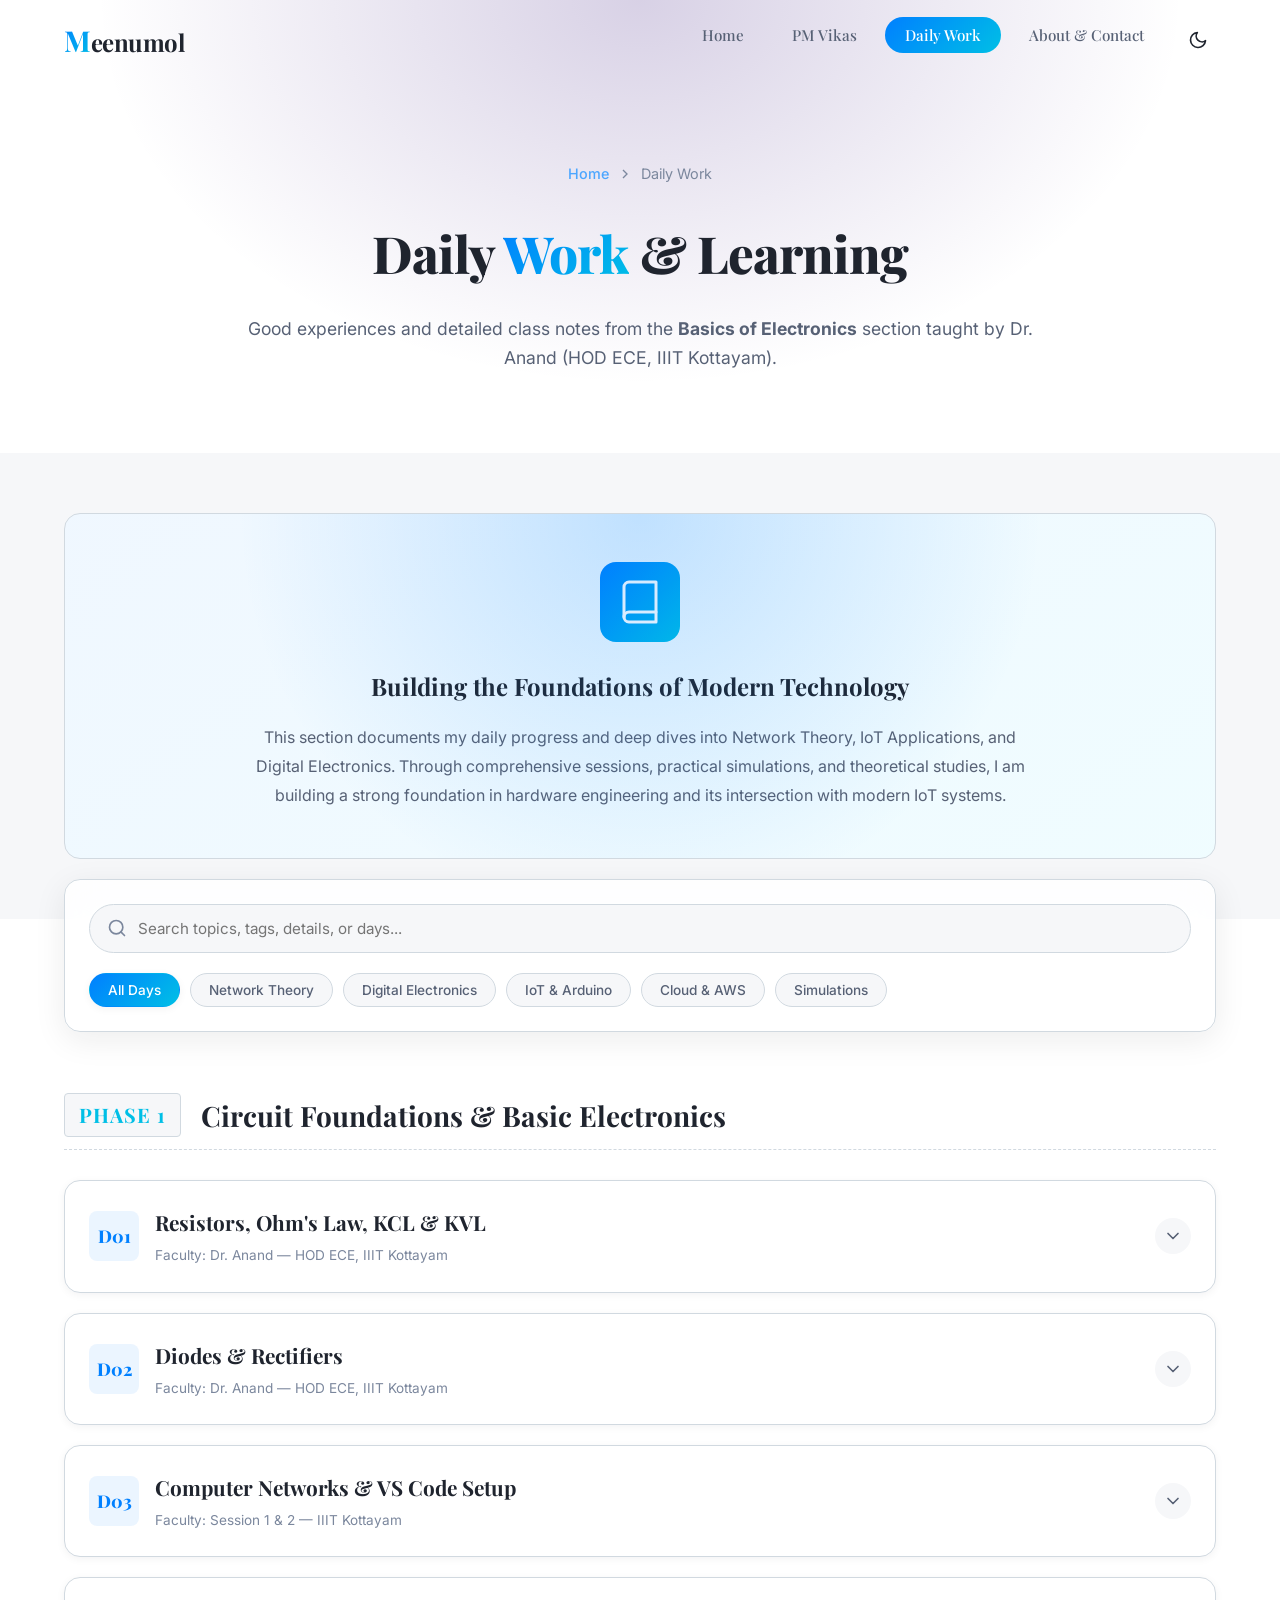
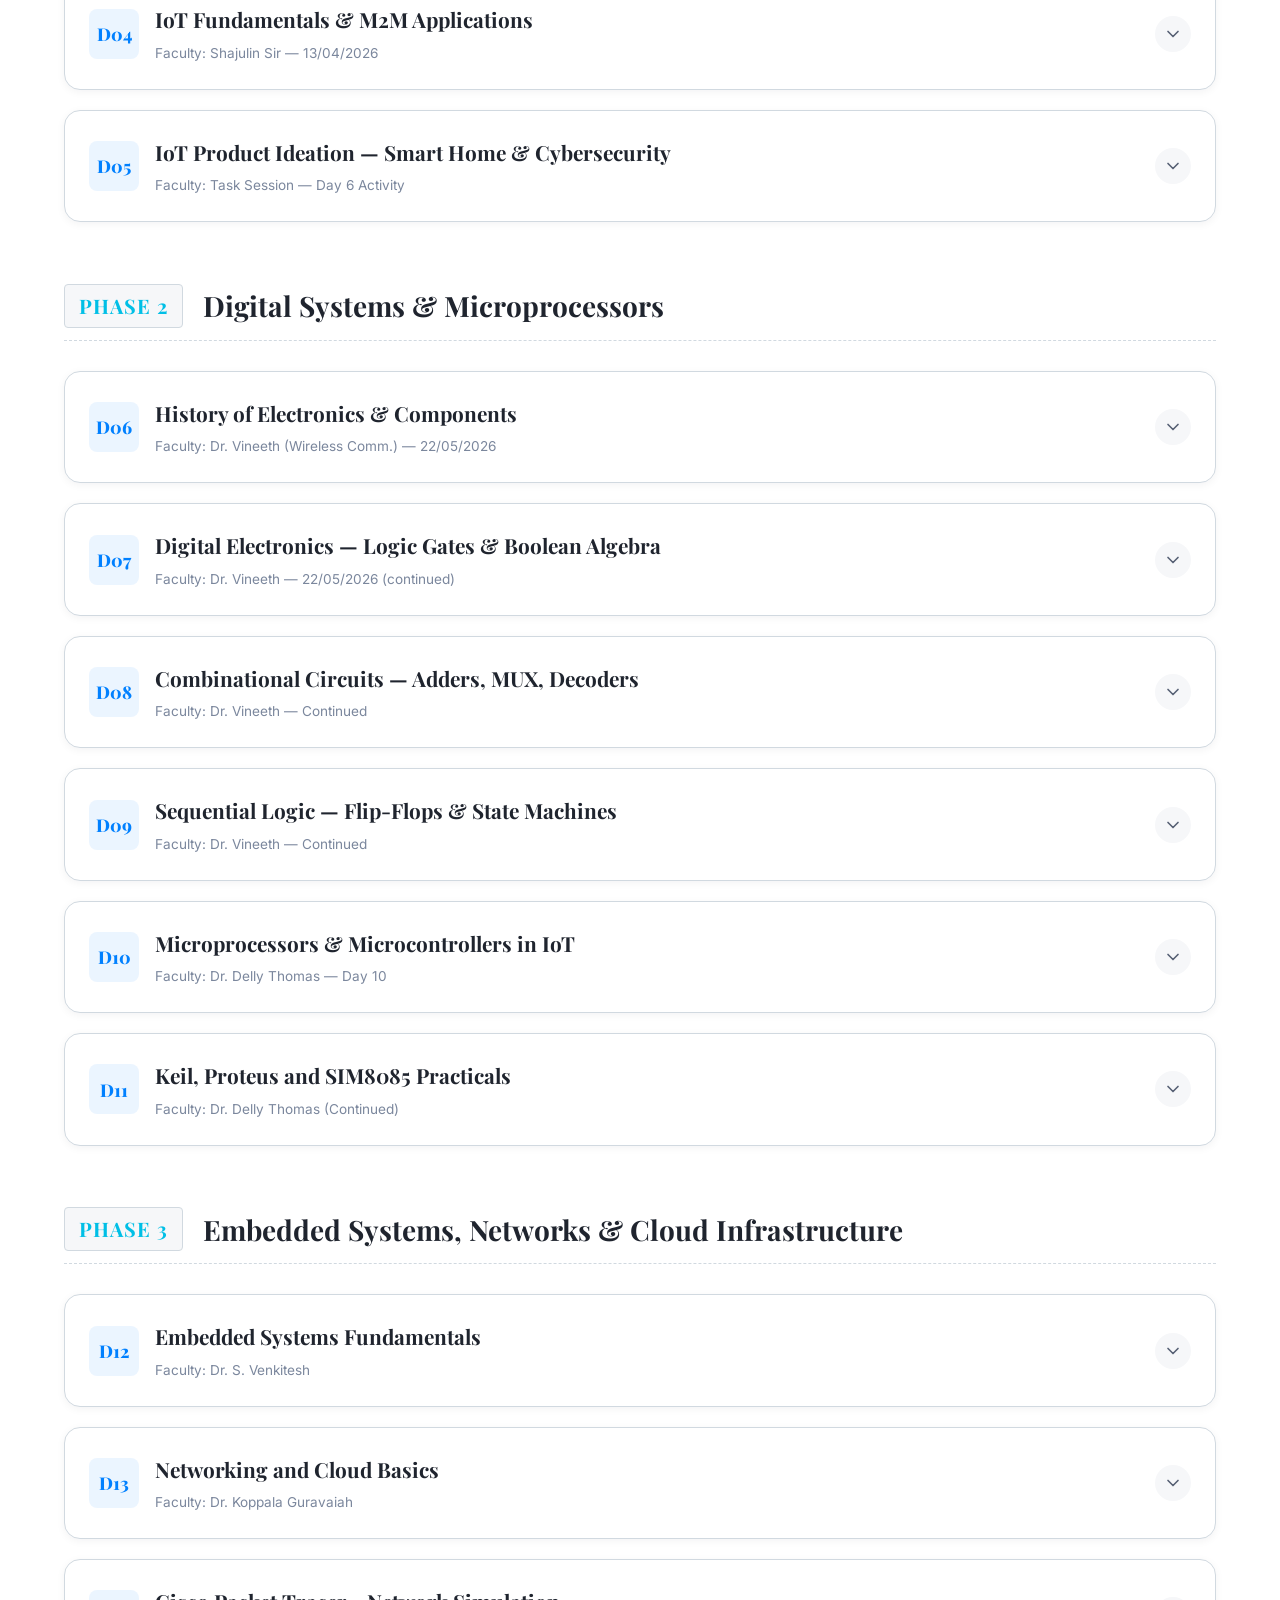
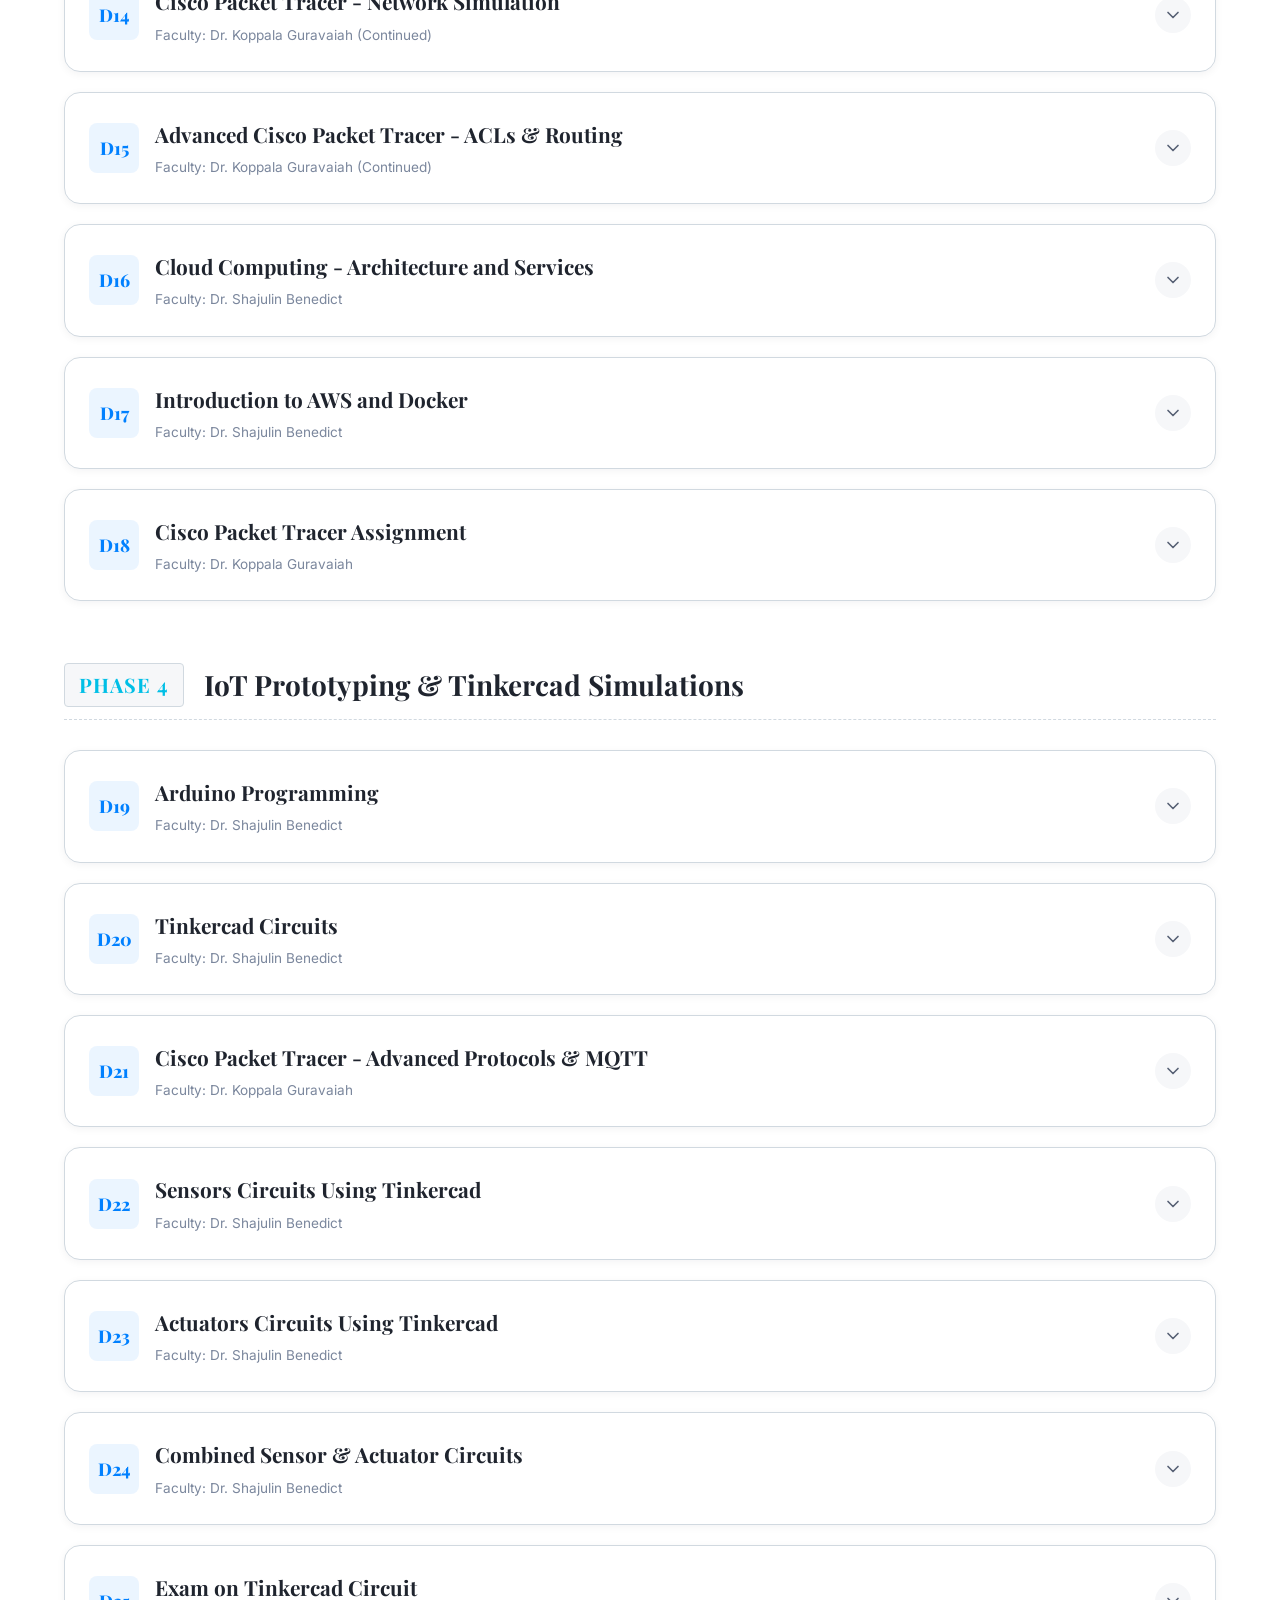
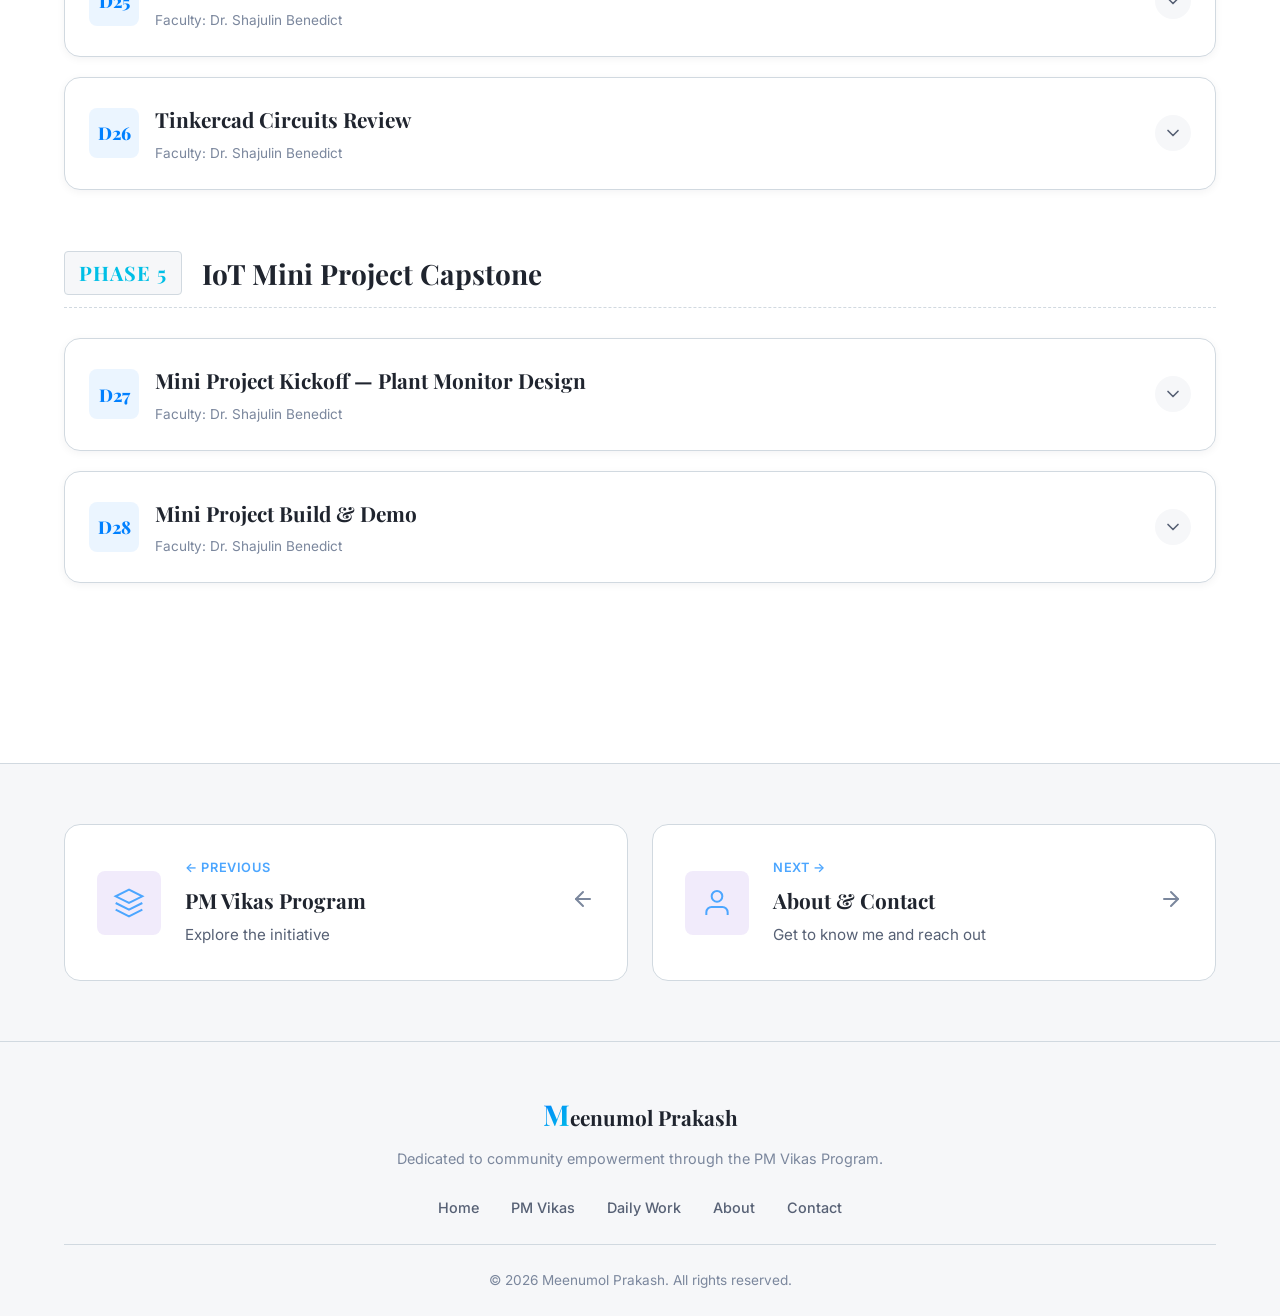
==== commit 9ca58d04: "feat: implement premium interactive timeline for daily work logs and add logs up to Day 28 with sear" ====
--- a/daily-work.html
+++ b/daily-work.html
@@ -69,129 +69,1311 @@
         </div>
     </section>
 
-    <!-- ===== DAILY LOGS (CARDS) ===== -->
-    <section class="pmvikas-components">
+    <!-- ===== SEARCH & FILTERS ===== -->
+    <div class="controls-container">
+        <div class="controls-panel">
+            <div class="search-box-wrapper">
+                <input type="text" class="search-input" placeholder="Search topics, tags, details, or days...">
+                <svg class="search-icon" width="20" height="20" viewBox="0 0 24 24" fill="none" stroke="currentColor" stroke-width="2" stroke-linecap="round" stroke-linejoin="round">
+                    <circle cx="11" cy="11" r="8"></circle>
+                    <line x1="21" y1="21" x2="16.65" y2="16.65"></line>
+                </svg>
+            </div>
+            <div class="filter-wrapper">
+                <button class="filter-btn active" data-filter="all">All Days</button>
+                <button class="filter-btn" data-filter="networks">Network Theory</button>
+                <button class="filter-btn" data-filter="electronics">Digital Electronics</button>
+                <button class="filter-btn" data-filter="arduino">IoT & Arduino</button>
+                <button class="filter-btn" data-filter="cloud">Cloud & AWS</button>
+                <button class="filter-btn" data-filter="simulation">Simulations</button>
+            </div>
+        </div>
+    </div>
+
+    <!-- ===== DAILY LOGS SECTION ===== -->
+    <section class="pmvikas-components" style="padding-top: 20px;">
         <div class="section-container">
-            <div class="section-header">
-                <span class="section-tag">Class Notes & Logs</span>
-                <h2 class="section-title">Session <span class="text-gradient">Highlights</span></h2>
-                <p class="section-subtitle">A timeline of my learnings from basic components to advanced sequential logic circuits.</p>
+            
+            <!-- EMPTY LOGS STATE -->
+            <div class="empty-logs-state">
+                <svg width="64" height="64" viewBox="0 0 24 24" fill="none" stroke="currentColor" stroke-width="1.5" stroke-linecap="round" stroke-linejoin="round">
+                    <circle cx="11" cy="11" r="8"></circle>
+                    <line x1="21" y1="21" x2="16.65" y2="16.65"></line>
+                    <line x1="8" y1="11" x2="14" y2="11"></line>
+                </svg>
+                <h3>No Logs Found</h3>
+                <p>We couldn't find any session logs matching your search queries or category filters.</p>
             </div>
 
-            <div class="bento-grid">
-                <!-- DAY 1 -->
-                <div class="bento-card bento-col-span-2">
-                    <div class="bento-content">
-                        <div class="vikas-card-number" style="position:absolute; top:20px; right:24px; font-size:3rem; font-weight:800; opacity:0.05;">D1</div>
-                        <div class="bento-icon">
-                            <svg width="24" height="24" viewBox="0 0 24 24" fill="none" stroke="currentColor" stroke-width="2"><polyline points="22 12 18 12 15 21 9 3 6 12 2 12"/></svg>
-                        </div>
-                        <h3 class="bento-title">Network Theory</h3>
-                        <p class="bento-text">Fundamentals of circuits, resistors, tolerance, and potential dividers.</p>
-                        <ul class="bento-list">
-                            <li class="bento-tag">Ohm's Law</li>
-                            <li class="bento-tag">KCL/KVL</li>
-                        </ul>
-                    </div>
+            <!-- PHASE 1 -->
+            <div class="phase-section">
+                <div class="phase-header">
+                    <span class="phase-number">Phase 1</span>
+                    <h2 class="phase-title">Circuit Foundations &amp; Basic Electronics</h2>
                 </div>
-
-                <!-- SESSION 2 -->
-                <div class="bento-card bento-col-span-2">
-                    <div class="bento-content">
-                        <div class="vikas-card-number" style="position:absolute; top:20px; right:24px; font-size:3rem; font-weight:800; opacity:0.05;">S2</div>
-                        <div class="bento-icon">
-                            <svg width="24" height="24" viewBox="0 0 24 24" fill="none" stroke="currentColor" stroke-width="2"><circle cx="12" cy="12" r="10"/></svg>
-                        </div>
-                        <h3 class="bento-title">Computer Networks & IoT</h3>
-                        <p class="bento-text">Data communications and popular Machine-to-Machine applications.</p>
-                        <ul class="bento-list">
-                            <li class="bento-tag">IIoT</li>
-                            <li class="bento-tag">Space IoT</li>
-                        </ul>
-                    </div>
-                </div>
-
-                <!-- DIGITAL ELECTRONICS 1 (FEATURED) -->
-                <div class="bento-card bento-col-span-4 glass">
-                    <div class="bento-content" style="align-items:center; text-align:center;">
-                        <div class="vikas-card-number" style="position:absolute; top:20px; right:24px; font-size:3rem; font-weight:800; opacity:0.05;">DE</div>
-                        <div class="bento-icon">
-                            <svg width="24" height="24" viewBox="0 0 24 24" fill="none" stroke="currentColor" stroke-width="2"><rect x="2" y="3" width="20" height="14" rx="2"/></svg>
-                        </div>
-                        <h3 class="bento-title">Digital Electronics & Logic</h3>
-                        <p class="bento-text" style="max-width:600px;">The absolute foundation of modern IoT and computation. From the evolution of vacuum tubes to VLSI, understanding binary systems, noise immunity, and the profound power of abstraction.</p>
-                    </div>
-                </div>
-
-                <!-- DAY 2 -->
-                <div class="bento-card bento-col-span-2 bento-row-span-2">
-                    <div class="bento-content">
-                        <div class="vikas-card-number" style="position:absolute; top:20px; right:24px; font-size:3rem; font-weight:800; opacity:0.05;">D2</div>
-                        <div class="bento-icon">
-                            <svg width="24" height="24" viewBox="0 0 24 24" fill="none" stroke="currentColor" stroke-width="2"><path d="M5 12h14"/><path d="M12 5l7 7-7 7"/></svg>
-                        </div>
-                        <h3 class="bento-title">Diodes & Rectification</h3>
-                        <p class="bento-text">Understanding internal components of chargers and practical applications.</p>
-                        <ul class="bento-list">
-                            <li class="bento-tag">VI characteristics</li>
-                            <li class="bento-tag">Rectifiers</li>
-                            <li class="bento-tag">Filters</li>
-                        </ul>
-                    </div>
-                </div>
-
-                <!-- DIGITAL ELECTRONICS 2 -->
-                <div class="bento-card bento-col-span-2">
-                    <div class="bento-content">
-                        <div class="vikas-card-number" style="position:absolute; top:20px; right:24px; font-size:3rem; font-weight:800; opacity:0.05;">LC</div>
-                        <div class="bento-icon">
-                            <svg width="24" height="24" viewBox="0 0 24 24" fill="none" stroke="currentColor" stroke-width="2"><rect x="2" y="2" width="20" height="20" rx="2.18" ry="2.18"/></svg>
-                        </div>
-                        <h3 class="bento-title">Sequential Circuits</h3>
-                        <p class="bento-text">Synthesis of logic networks, K-Maps, and Flip-Flops.</p>
-                    </div>
-                </div>
-
-                <!-- DAY 6 -->
-                <div class="bento-card bento-col-span-2">
-                    <div class="bento-content">
-                        <div class="vikas-card-number" style="position:absolute; top:20px; right:24px; font-size:3rem; font-weight:800; opacity:0.05;">D6</div>
-                        <div class="bento-icon">
-                            <svg width="24" height="24" viewBox="0 0 24 24" fill="none" stroke="currentColor" stroke-width="2"><path d="M3 9l9-7 9 7v11a2 2 0 0 1-2 2H5a2 2 0 0 1-2-2z"/></svg>
-                        </div>
-                        <h3 class="bento-title">IoT Product Ideation</h3>
-                        <p class="bento-text">Designing a smart home integrating system with live traffic routing.</p>
+                
+                <div class="logs-grid">
+                    <!-- Day 1 -->
+                    <div class="log-card" data-categories="networks" data-tags="Resistors, Ohm's Law, KCL, KVL, Network Theory">
+                        <div class="log-card-header">
+                            <div class="log-card-header-left">
+                                <div class="log-day-badge">D01</div>
+                                <div class="log-title-area">
+                                    <h3 class="log-title">Resistors, Ohm's Law, KCL &amp; KVL</h3>
+                                    <span class="log-meta">Faculty: Dr. Anand — HOD ECE, IIIT Kottayam</span>
+                                </div>
+                            </div>
+                            <div class="log-toggle-icon">
+                                <svg width="20" height="20" viewBox="0 0 24 24" fill="none" stroke="currentColor" stroke-width="2" stroke-linecap="round" stroke-linejoin="round"><polyline points="6 9 12 15 18 9"/></svg>
+                            </div>
+                        </div>
+                        <div class="log-card-body-wrapper">
+                            <div class="log-card-body-content">
+                                <div class="log-card-body">
+                                    <div class="log-tags">
+                                        <span class="log-tag">Network Theory</span>
+                                        <span class="log-tag">Resistors</span>
+                                        <span class="log-tag">Ohm's Law</span>
+                                        <span class="log-tag">Kirchhoff</span>
+                                    </div>
+                                    <div class="log-details">
+                                        <p><strong>Course Overview:</strong> Core areas covered: Network Theory, Circuits &amp; Networks, Basic Electronics, and Rectification. Real-world example: understanding the hardware inside a heart-rate monitor.</p>
+                                        <ul>
+                                            <li><strong>Rectification &amp; Inside the Charger:</strong> Studied the internal components of a charger — a full-wave rectifier passing through a bridge rectifier to produce half-wave output, then filtered through RC, RLC, or LC filters (R = Resistance, L = Inductance, C = Capacitor). RC filter is the most efficient. Output starts as fluctuating DC, converted by the rectifier into actual DC. A potential / voltage divider (e.g., 12V → 5V) works using resistances.</li>
+                                            <li><strong>Resistors:</strong> A resistor doesn't have polarity — it's a two-terminal device measured in ohms. Modern electronics uses surface-mount resistors on boards. Resistor Color Code: B B R O Y G B V G W — S G (Black, Brown, Red, Orange, Yellow, Green, Blue, Violet, Grey, White — Silver, Gold).</li>
+                                            <li><strong>Series &amp; Parallel Circuits:</strong>
+                                                <ul>
+                                                    <li>Series: current is same, voltage differs. R_total = R₁ + R₂ + ...</li>
+                                                    <li>Parallel: voltage is same, current differs. 1/R_total = 1/R₁ + 1/R₂ + ...</li>
+                                                </ul>
+                                            </li>
+                                            <li><strong>Ohm's Law:</strong> V = R × I (at constant temperature). Ammeter is connected in series, and Voltmeter is connected in parallel.</li>
+                                            <li><strong>Kirchhoff's Laws:</strong>
+                                                <ul>
+                                                    <li>KCL (Kirchhoff's Current Law): Total current entering a node = total current leaving the node.</li>
+                                                    <li>KVL (Kirchhoff's Voltage Law): Total voltage rise across a closed loop = total voltage drop.</li>
+                                                </ul>
+                                            </li>
+                                            <li><strong>Divider Rules:</strong>
+                                                <ul>
+                                                    <li>Voltage Divider: V(R₁) = R₁ / (R₁ + R₂) × V_total (Example: 12V → 5V using two resistors).</li>
+                                                    <li>Current Divider: Works inversely — verify theoretically and practically using simulators.</li>
+                                                </ul>
+                                            </li>
+                                            <li><strong>Advanced Analysis:</strong> Covered Nodal Analysis, Super-Mesh Analysis, Super-Node Analysis, Superposition Principle, and various Network Theorems.</li>
+                                        </ul>
+                                        <h4>Exercises</h4>
+                                        <ol>
+                                            <li>Use online simulators or virtual labs to verify circuit behaviour.</li>
+                                            <li>Practice resistor colour-code identification.</li>
+                                            <li>Calculate effective resistance in series &amp; parallel circuits with currents.</li>
+                                            <li>Solve problems on Ohm's Law, KCL, KVL, CDR, VDR (try with ChatGPT and simulators).</li>
+                                        </ol>
+                                    </div>
+                                </div>
+                            </div>
+                        </div>
+                    </div>
+
+                    <!-- Day 2 -->
+                    <div class="log-card" data-categories="electronics" data-tags="Diodes, Rectifiers, Switches, Applications">
+                        <div class="log-card-header">
+                            <div class="log-card-header-left">
+                                <div class="log-day-badge">D02</div>
+                                <div class="log-title-area">
+                                    <h3 class="log-title">Diodes &amp; Rectifiers</h3>
+                                    <span class="log-meta">Faculty: Dr. Anand — HOD ECE, IIIT Kottayam</span>
+                                </div>
+                            </div>
+                            <div class="log-toggle-icon">
+                                <svg width="20" height="20" viewBox="0 0 24 24" fill="none" stroke="currentColor" stroke-width="2" stroke-linecap="round" stroke-linejoin="round"><polyline points="6 9 12 15 18 9"/></svg>
+                            </div>
+                        </div>
+                        <div class="log-card-body-wrapper">
+                            <div class="log-card-body-content">
+                                <div class="log-card-body">
+                                    <div class="log-tags">
+                                        <span class="log-tag">Diodes</span>
+                                        <span class="log-tag">Rectifiers</span>
+                                        <span class="log-tag">Applications</span>
+                                    </div>
+                                    <div class="log-details">
+                                        <ul>
+                                            <li><strong>Diodes:</strong> Studied the V–I characteristics of a diode — how current flows in forward bias and gets blocked in reverse bias. Explored using a diode as a switch in circuits.</li>
+                                            <li><strong>Rectifiers:</strong> Built understanding of half-wave rectifiers and full-wave rectifiers — how diodes convert AC to pulsating DC. Explored bridge rectifier configurations.</li>
+                                            <li><strong>Other Applications:</strong> Explored additional uses: clamper circuits and switch regulators. These are critical in power-supply design and signal conditioning.</li>
+                                        </ul>
+                                        <h4>Exercises</h4>
+                                        <ol>
+                                            <li>Plot the V–I characteristics of a diode.</li>
+                                            <li>Demonstrate a diode behaving as a switch.</li>
+                                        </ol>
+                                    </div>
+                                </div>
+                            </div>
+                        </div>
+                    </div>
+
+                    <!-- Day 3 -->
+                    <div class="log-card" data-categories="networks" data-tags="IEEE 802.3, IEEE 802.11, Data Communications, VS Code, Dev Setup">
+                        <div class="log-card-header">
+                            <div class="log-card-header-left">
+                                <div class="log-day-badge">D03</div>
+                                <div class="log-title-area">
+                                    <h3 class="log-title">Computer Networks &amp; VS Code Setup</h3>
+                                    <span class="log-meta">Faculty: Session 1 &amp; 2 — IIIT Kottayam</span>
+                                </div>
+                            </div>
+                            <div class="log-toggle-icon">
+                                <svg width="20" height="20" viewBox="0 0 24 24" fill="none" stroke="currentColor" stroke-width="2" stroke-linecap="round" stroke-linejoin="round"><polyline points="6 9 12 15 18 9"/></svg>
+                            </div>
+                        </div>
+                        <div class="log-card-body-wrapper">
+                            <div class="log-card-body-content">
+                                <div class="log-card-body">
+                                    <div class="log-tags">
+                                        <span class="log-tag">IEEE 802.3</span>
+                                        <span class="log-tag">IEEE 802.11</span>
+                                        <span class="log-tag">Data Comm</span>
+                                        <span class="log-tag">Dev Setup</span>
+                                    </div>
+                                    <div class="log-details">
+                                        <ul>
+                                            <li><strong>Session 1 — Dev Environment Setup:</strong> Installed VS Code inside a virtual machine for coding and programming. Set up the workspace for future lab sessions.</li>
+                                            <li><strong>Session 2 — Computer Networks:</strong> Introduction to basic concepts of computer networks. Covered IEEE 802.3 (Ethernet) and IEEE 802.11 (Wi-Fi) standards — their basics and connection types.</li>
+                                            <li><strong>Data Communications:</strong> Explored the five components of data communication:
+                                                <ul>
+                                                    <li>Sender: The device that sends the data message, using protocols to structure it.</li>
+                                                    <li>Medium: The physical path by which the message travels from sender to receiver.</li>
+                                                    <li>Message: The information (data) to be communicated.</li>
+                                                    <li>Receiver: The device that receives the message, using protocols to decode it.</li>
+                                                    <li>Protocol: The set of rules governing data communication between sender and receiver.</li>
+                                                </ul>
+                                            </li>
+                                        </ul>
+                                    </div>
+                                </div>
+                            </div>
+                        </div>
+                    </div>
+
+                    <!-- Day 4 -->
+                    <div class="log-card" data-categories="arduino" data-tags="M2M, IoT, Healthcare, Smart Homes, IIoT, Space-IoT">
+                        <div class="log-card-header">
+                            <div class="log-card-header-left">
+                                <div class="log-day-badge">D04</div>
+                                <div class="log-title-area">
+                                    <h3 class="log-title">IoT Fundamentals &amp; M2M Applications</h3>
+                                    <span class="log-meta">Faculty: Shajulin Sir — 13/04/2026</span>
+                                </div>
+                            </div>
+                            <div class="log-toggle-icon">
+                                <svg width="20" height="20" viewBox="0 0 24 24" fill="none" stroke="currentColor" stroke-width="2" stroke-linecap="round" stroke-linejoin="round"><polyline points="6 9 12 15 18 9"/></svg>
+                            </div>
+                        </div>
+                        <div class="log-card-body-wrapper">
+                            <div class="log-card-body-content">
+                                <div class="log-card-body">
+                                    <div class="log-tags">
+                                        <span class="log-tag">IoT</span>
+                                        <span class="log-tag">M2M</span>
+                                        <span class="log-tag">Smart Systems</span>
+                                        <span class="log-tag">Research</span>
+                                    </div>
+                                    <div class="log-details">
+                                        <ul>
+                                            <li><strong>Popular M2M Applications:</strong>
+                                                <ul>
+                                                    <li>🏥 Healthcare: Health and wellbeing monitoring systems.</li>
+                                                    <li>🏠 Smart Homes: Intelligent wearable security systems.</li>
+                                                    <li>🏭 IIoT: Logistics and cargo handling operations.</li>
+                                                    <li>🚗 ITS: Automated traffic-control solutions.</li>
+                                                    <li>🛒 Smart Retail: Asset management, tracking, smart displays.</li>
+                                                    <li>💳 Smart Payments: Cash payment and inventory management.</li>
+                                                </ul>
+                                            </li>
+                                            <li><strong>IoT Subsets:</strong>
+                                                <ul>
+                                                    <li>IIoT: Industrial — smart factories, logistics.</li>
+                                                    <li>CIoT: Consumer — wearables, gadgets.</li>
+                                                    <li>Space-IoT: Overcoming terrestrial coverage limitations.</li>
+                                                    <li>IoM: Internet of Mirrors — beauty &amp; healthcare.</li>
+                                                    <li>IIoMT: Intelligent Internet of Medical Things.</li>
+                                                    <li>NSAIoT: Neuro-symbolic AI + IoT for trustworthiness.</li>
+                                                    <li>ITS: AI-driven traffic, road safety, pedestrian prediction.</li>
+                                                </ul>
+                                            </li>
+                                            <li><strong>Research Domains &amp; Challenges:</strong> Key challenge: achieving a trustworthy IoT ecosystem through advanced AI integration. Major application domains include Smart Cities, Smart Agriculture, and Smart Assisted Living — including special suits with integrated clothing that connects to mobile devices to monitor personal health.</li>
+                                        </ul>
+                                    </div>
+                                </div>
+                            </div>
+                        </div>
+                    </div>
+
+                    <!-- Day 5 -->
+                    <div class="log-card" data-categories="arduino,cloud" data-tags="Project, Ideation, Smart Home, Cybersecurity, IoT">
+                        <div class="log-card-header">
+                            <div class="log-card-header-left">
+                                <div class="log-day-badge">D05</div>
+                                <div class="log-title-area">
+                                    <h3 class="log-title">IoT Product Ideation — Smart Home &amp; Cybersecurity</h3>
+                                    <span class="log-meta">Faculty: Task Session — Day 6 Activity</span>
+                                </div>
+                            </div>
+                            <div class="log-toggle-icon">
+                                <svg width="20" height="20" viewBox="0 0 24 24" fill="none" stroke="currentColor" stroke-width="2" stroke-linecap="round" stroke-linejoin="round"><polyline points="6 9 12 15 18 9"/></svg>
+                            </div>
+                        </div>
+                        <div class="log-card-body-wrapper">
+                            <div class="log-card-body-content">
+                                <div class="log-card-body">
+                                    <div class="log-tags">
+                                        <span class="log-tag">Project</span>
+                                        <span class="log-tag">Smart Home</span>
+                                        <span class="log-tag">Cybersecurity</span>
+                                        <span class="log-tag">IoT</span>
+                                    </div>
+                                    <div class="log-details">
+                                        <ul>
+                                            <li><strong>Task:</strong> Design a real-life product using IoT — solve a genuine problem by connecting it with IoT technology.</li>
+                                            <li><strong>Smart Home Integrating System with Cybersecurity:</strong> A smart-city solution designed especially for elderly grandparents — integrating smart home automation with live traffic monitoring and a cybersecurity layer. All cameras, gadgets, and smart devices connect to the internet for seamless access.</li>
+                                            <li><strong>Key Features:</strong>
+                                                <ul>
+                                                    <li>Delivery personnel can access home/location easily.</li>
+                                                    <li>If a crime occurs, the cyber wing can instantly identify threats.</li>
+                                                    <li>Emergency SOS automatically sends alerts to appropriate bureaus.</li>
+                                                    <li>Future plan: a truly connected smart city.</li>
+                                                </ul>
+                                            </li>
+                                        </ul>
+                                    </div>
+                                </div>
+                            </div>
+                        </div>
                     </div>
                 </div>
             </div>
-        </div>
-    </section>
-
-    <!-- ===== DETAILED NOTES SECTION ===== -->
-    <section class="pmvikas-impact">
-        <div class="section-container">
-            <div class="vikas-impact" style="text-align: left;">
-                <h3 class="impact-title" style="text-align: center; margin-bottom: 2rem;">Deep Dive: <span class="text-gradient">Boolean Algebra & Synthesis</span></h3>
+
+            <!-- PHASE 2 -->
+            <div class="phase-section">
+                <div class="phase-header">
+                    <span class="phase-number">Phase 2</span>
+                    <h2 class="phase-title">Digital Systems &amp; Microprocessors</h2>
+                </div>
                 
-                <div style="color: var(--text-secondary); max-width: 800px; margin: 0 auto; padding: 2rem; background: var(--bg-card); border-radius: var(--radius-lg); border: 1px solid var(--border-color);">
-                    <h4 style="color: var(--primary-light); margin-bottom: 1rem; font-family: var(--font-primary); font-size: 1.4rem;">Fundamental Logic Gates</h4>
-                    <p style="margin-bottom: 1.5rem;">
-                        <strong>AND Gate:</strong> Created by connecting two switches in series. Output is 1 only if all inputs are 1.<br>
-                        <strong>OR Gate:</strong> Created by connecting two switches in parallel. Output is 1 if any input is 1.<br>
-                        <strong>NOT Operation:</strong> Inverts the value (1 becomes 0, and 0 becomes 1).
-                    </p>
-
-                    <h4 style="color: var(--primary-light); margin-bottom: 1rem; font-family: var(--font-primary); font-size: 1.4rem;">Network Synthesis Process</h4>
-                    <p style="margin-bottom: 1.5rem;">
-                        Network synthesis is the inverse of analysis. It involves starting with a desired network function (like a Boolean expression or truth table) and designing a physical circuit (network) that realizes that function using logic gates or passive components.
-                    </p>
-
-                    <h4 style="color: var(--primary-light); margin-bottom: 1rem; font-family: var(--font-primary); font-size: 1.4rem;">Karnaugh Maps (K-Maps)</h4>
-                    <p>
-                        A graphical method used to simplify Boolean expressions, minimizing hardware cost and improving circuit efficiency. By grouping adjacent 1s (for Sum of Products - SOP) or 0s (for Product of Sums - POS), we can eliminate variables. Incompletely specified functions ("Don't Care" conditions) can be treated as '0' or '1' to create the largest possible cell groups, further reducing gate counts.
-                    </p>
+                <div class="logs-grid">
+                    <!-- Day 6 -->
+                    <div class="log-card" data-categories="electronics" data-tags="Vacuum Tubes, Semiconductors, Transistors, IC, Moore's Law">
+                        <div class="log-card-header">
+                            <div class="log-card-header-left">
+                                <div class="log-day-badge">D06</div>
+                                <div class="log-title-area">
+                                    <h3 class="log-title">History of Electronics &amp; Components</h3>
+                                    <span class="log-meta">Faculty: Dr. Vineeth (Wireless Comm.) — 22/05/2026</span>
+                                </div>
+                            </div>
+                            <div class="log-toggle-icon">
+                                <svg width="20" height="20" viewBox="0 0 24 24" fill="none" stroke="currentColor" stroke-width="2" stroke-linecap="round" stroke-linejoin="round"><polyline points="6 9 12 15 18 9"/></svg>
+                            </div>
+                        </div>
+                        <div class="log-card-body-wrapper">
+                            <div class="log-card-body-content">
+                                <div class="log-card-body">
+                                    <div class="log-tags">
+                                        <span class="log-tag">IC Evolution</span>
+                                        <span class="log-tag">Components</span>
+                                        <span class="log-tag">History</span>
+                                    </div>
+                                    <div class="log-details">
+                                        <ul>
+                                            <li><strong>Evolution of Electronics:</strong> Traced the journey from vacuum tubes to modern integrated circuits:
+                                                <ul>
+                                                    <li>1904: Electrode Tube / Vacuum Tube — John Fleming</li>
+                                                    <li>1906: Vacuum Triode (first transistor concept) — Lee De Forest</li>
+                                                    <li>1947: Transistor invented → era of semiconductors — Bardeen, Brattain, Shockley (Bell Labs)</li>
+                                                    <li>1957: Integrated Circuit (IC) demonstrated — Jack Kilby</li>
+                                                    <li>SSI → MSI → VLSI → ULSI (Moore's Law)</li>
+                                                    <li>Intel 4004 (4-bit microprocessor)</li>
+                                                </ul>
+                                            </li>
+                                        </ul>
+                                    </div>
+                                </div>
+                            </div>
+                        </div>
+                    </div>
+
+                    <!-- Day 7 -->
+                    <div class="log-card" data-categories="electronics" data-tags="Analog, Digital, Logic Gates, Number Systems, Abstraction, DIP">
+                        <div class="log-card-header">
+                            <div class="log-card-header-left">
+                                <div class="log-day-badge">D07</div>
+                                <div class="log-title-area">
+                                    <h3 class="log-title">Digital Electronics — Logic Gates &amp; Boolean Algebra</h3>
+                                    <span class="log-meta">Faculty: Dr. Vineeth — 22/05/2026 (continued)</span>
+                                </div>
+                            </div>
+                            <div class="log-toggle-icon">
+                                <svg width="20" height="20" viewBox="0 0 24 24" fill="none" stroke="currentColor" stroke-width="2" stroke-linecap="round" stroke-linejoin="round"><polyline points="6 9 12 15 18 9"/></svg>
+                            </div>
+                        </div>
+                        <div class="log-card-body-wrapper">
+                            <div class="log-card-body-content">
+                                <div class="log-card-body">
+                                    <div class="log-tags">
+                                        <span class="log-tag">Boolean</span>
+                                        <span class="log-tag">Logic Gates</span>
+                                        <span class="log-tag">Number Systems</span>
+                                    </div>
+                                    <div class="log-details">
+                                        <ul>
+                                            <li><strong>Analog vs Digital:</strong>
+                                                <ul>
+                                                    <li>Analog: sinusoidal signals with infinite possible values — very difficult to process.</li>
+                                                    <li>Digital: only two discrete values (0 and 1). Easier to process, noise-immune, modular designs possible.</li>
+                                                </ul>
+                                            </li>
+                                            <li><strong>Advantages of Digital Systems:</strong> Noise immunity, power of abstraction, modular designs, faster design completion, software-tools ease, and programmability.</li>
+                                            <li><strong>Logic Gates — The Building Blocks:</strong>
+                                                <ul>
+                                                    <li>AND: Switches in series | Output 1 only if ALL inputs are 1.</li>
+                                                    <li>OR: Switches in parallel | Output 1 if ANY input is 1.</li>
+                                                    <li>NOT: Inverter | Output is the inverse of input.</li>
+                                                    <li>Other gates: NAND, NOR, XOR, XNOR. Digital Trainer Kit uses ICs in Dual In-Line Package (DIP).</li>
+                                                </ul>
+                                            </li>
+                                            <li><strong>Number Systems:</strong> Covered conversions between Decimal, Binary, Hexadecimal, and Octal. Also: 1's complement and 2's complement for signed numbers.</li>
+                                        </ul>
+                                    </div>
+                                </div>
+                            </div>
+                        </div>
+                    </div>
+
+                    <!-- Day 8 -->
+                    <div class="log-card" data-categories="electronics" data-tags="Combinational, Half Adder, Full Adder, Network Analysis, Synthesis">
+                        <div class="log-card-header">
+                            <div class="log-card-header-left">
+                                <div class="log-day-badge">D08</div>
+                                <div class="log-title-area">
+                                    <h3 class="log-title">Combinational Circuits — Adders, MUX, Decoders</h3>
+                                    <span class="log-meta">Faculty: Dr. Vineeth — Continued</span>
+                                </div>
+                            </div>
+                            <div class="log-toggle-icon">
+                                <svg width="20" height="20" viewBox="0 0 24 24" fill="none" stroke="currentColor" stroke-width="2" stroke-linecap="round" stroke-linejoin="round"><polyline points="6 9 12 15 18 9"/></svg>
+                            </div>
+                        </div>
+                        <div class="log-card-body-wrapper">
+                            <div class="log-card-body-content">
+                                <div class="log-card-body">
+                                    <div class="log-tags">
+                                        <span class="log-tag">Half Adder</span>
+                                        <span class="log-tag">Full Adder</span>
+                                        <span class="log-tag">Synthesis</span>
+                                    </div>
+                                    <div class="log-details">
+                                        <ul>
+                                            <li><strong>Network Analysis &amp; Synthesis:</strong>
+                                                <ul>
+                                                    <li>Analysis: given a circuit → find current, voltage, power (KCL, KVL, Mesh, Nodal, Superposition, Thevenin, Norton).</li>
+                                                    <li>Synthesis: given a desired function → design the circuit using AND, OR, NOT gates (Sum-of-Products form).</li>
+                                                </ul>
+                                            </li>
+                                            <li><strong>Half Adder:</strong>
+                                                <ul>
+                                                    <li>Equations: Sum: S = A ⊕ B (XOR), Carry: C = A · B (AND)</li>
+                                                    <li>Truth Table:
+                                                        <pre>A | B | Sum | Carry
+0 | 0 |  0  |   0
+0 | 1 |  1  |   0
+1 | 0 |  1  |   0
+1 | 1 |  0  |   1</pre>
+                                                    </li>
+                                                </ul>
+                                            </li>
+                                            <li><strong>Full Adder:</strong>
+                                                <ul>
+                                                    <li>Equations: Sum: S = A ⊕ B ⊕ Cᵢₙ, Carry: Cₒᵤₜ = AB + Cᵢₙ(A ⊕ B)</li>
+                                                </ul>
+                                            </li>
+                                        </ul>
+                                    </div>
+                                </div>
+                            </div>
+                        </div>
+                    </div>
+
+                    <!-- Day 9 -->
+                    <div class="log-card" data-categories="electronics" data-tags="Sequential, Flip-Flops, Memory, Counters, Synchronous, Asynchronous">
+                        <div class="log-card-header">
+                            <div class="log-card-header-left">
+                                <div class="log-day-badge">D09</div>
+                                <div class="log-title-area">
+                                    <h3 class="log-title">Sequential Logic — Flip-Flops &amp; State Machines</h3>
+                                    <span class="log-meta">Faculty: Dr. Vineeth — Continued</span>
+                                </div>
+                            </div>
+                            <div class="log-toggle-icon">
+                                <svg width="20" height="20" viewBox="0 0 24 24" fill="none" stroke="currentColor" stroke-width="2" stroke-linecap="round" stroke-linejoin="round"><polyline points="6 9 12 15 18 9"/></svg>
+                            </div>
+                        </div>
+                        <div class="log-card-body-wrapper">
+                            <div class="log-card-body-content">
+                                <div class="log-card-body">
+                                    <div class="log-tags">
+                                        <span class="log-tag">Flip-Flops</span>
+                                        <span class="log-tag">Counters</span>
+                                        <span class="log-tag">Sequential</span>
+                                    </div>
+                                    <div class="log-details">
+                                        <ul>
+                                            <li><strong>Combinational vs Sequential:</strong>
+                                                <ul>
+                                                    <li>Combinational: output depends only on present inputs.</li>
+                                                    <li>Sequential: output depends on present inputs + previous states (memory).</li>
+                                                </ul>
+                                            </li>
+                                            <li><strong>Types of Sequential Circuits:</strong>
+                                                <ul>
+                                                    <li>Synchronous: Uses clock signal. State changes at clock pulses. Easier to design. Examples: counters, registers, digital clocks.</li>
+                                                    <li>Asynchronous: No clock. State changes immediately on input change. Faster but complex. Examples: ripple counters.</li>
+                                                </ul>
+                                            </li>
+                                            <li><strong>Flip-Flops — Memory Elements:</strong>
+                                                <ul>
+                                                    <li>SR: Inputs: S, R. Behavior: Set / Reset. S=R=1 is invalid.</li>
+                                                    <li>Explore other Flip-Flops (D, JK, T) and state transition diagrams.</li>
+                                                </ul>
+                                            </li>
+                                        </ul>
+                                    </div>
+                                </div>
+                            </div>
+                        </div>
+                    </div>
+
+                    <!-- Day 10 -->
+                    <div class="log-card" data-categories="arduino,electronics" data-tags="Microprocessors, Microcontrollers, CPU, RAM, Embedded, IoT Edge">
+                        <div class="log-card-header">
+                            <div class="log-card-header-left">
+                                <div class="log-day-badge">D10</div>
+                                <div class="log-title-area">
+                                    <h3 class="log-title">Microprocessors &amp; Microcontrollers in IoT</h3>
+                                    <span class="log-meta">Faculty: Dr. Delly Thomas — Day 10</span>
+                                </div>
+                            </div>
+                            <div class="log-toggle-icon">
+                                <svg width="20" height="20" viewBox="0 0 24 24" fill="none" stroke="currentColor" stroke-width="2" stroke-linecap="round" stroke-linejoin="round"><polyline points="6 9 12 15 18 9"/></svg>
+                            </div>
+                        </div>
+                        <div class="log-card-body-wrapper">
+                            <div class="log-card-body-content">
+                                <div class="log-card-body">
+                                    <div class="log-tags">
+                                        <span class="log-tag">Microprocessors</span>
+                                        <span class="log-tag">Microcontrollers</span>
+                                        <span class="log-tag">IoT Edge</span>
+                                    </div>
+                                    <div class="log-details">
+                                        <ul>
+                                            <li><strong>Session Focus:</strong> Introduced the difference between general-purpose microprocessors and embedded microcontrollers, and explained why microcontrollers are the preferred building blocks for IoT edge devices.</li>
+                                            <li><strong>Microprocessor vs Microcontroller:</strong>
+                                                <ul>
+                                                    <li>Microprocessor: CPU only. Requires external memory, I/O controllers, and support chips. Suited for desktop computers and systems that need high compute flexibility.</li>
+                                                    <li>Microcontroller: Single-chip embedded system with CPU, RAM, flash, and peripherals. Ideal for IoT sensors, actuators, and battery-powered devices.</li>
+                                                </ul>
+                                            </li>
+                                        </ul>
+                                    </div>
+                                </div>
+                            </div>
+                        </div>
+                    </div>
+
+                    <!-- Day 11 -->
+                    <div class="log-card" data-categories="simulation" data-tags="Keil, Proteus, SIM8085, IDE, Debugging, Practicals">
+                        <div class="log-card-header">
+                            <div class="log-card-header-left">
+                                <div class="log-day-badge">D11</div>
+                                <div class="log-title-area">
+                                    <h3 class="log-title">Keil, Proteus and SIM8085 Practicals</h3>
+                                    <span class="log-meta">Faculty: Dr. Delly Thomas (Continued)</span>
+                                </div>
+                            </div>
+                            <div class="log-toggle-icon">
+                                <svg width="20" height="20" viewBox="0 0 24 24" fill="none" stroke="currentColor" stroke-width="2" stroke-linecap="round" stroke-linejoin="round"><polyline points="6 9 12 15 18 9"/></svg>
+                            </div>
+                        </div>
+                        <div class="log-card-body-wrapper">
+                            <div class="log-card-body-content">
+                                <div class="log-card-body">
+                                    <div class="log-tags">
+                                        <span class="log-tag">Keil</span>
+                                        <span class="log-tag">Proteus</span>
+                                        <span class="log-tag">SIM8085</span>
+                                        <span class="log-tag">Practicals</span>
+                                    </div>
+                                    <div class="log-details">
+                                        <ul>
+                                            <li><strong>Session Overview:</strong> Hands-on practical session focusing on three critical embedded development tools: Keil µVision, Proteus Design Suite, and SIM8085 simulator. These tools are essential for microprocessor/microcontroller design, simulation, and verification.</li>
+                                            <li><strong>SIM8085:</strong> Writing and testing 8085 microprocessor assembly instructions (data transfer, arithmetic operations, registers).</li>
+                                            <li><strong>Keil &amp; Proteus:</strong> Writing C/Assembly code for microcontrollers, compiling it to hex files in Keil, and simulating schematic circuits with interactive inputs in Proteus.</li>
+                                        </ul>
+                                    </div>
+                                </div>
+                            </div>
+                        </div>
+                    </div>
                 </div>
             </div>
+
+            <!-- PHASE 3 -->
+            <div class="phase-section">
+                <div class="phase-header">
+                    <span class="phase-number">Phase 3</span>
+                    <h2 class="phase-title">Embedded Systems, Networks &amp; Cloud Infrastructure</h2>
+                </div>
+                
+                <div class="logs-grid">
+                    <!-- Day 12 -->
+                    <div class="log-card" data-categories="electronics" data-tags="Embedded Systems, Hardware, Firmware, Real-Time, Optimization">
+                        <div class="log-card-header">
+                            <div class="log-card-header-left">
+                                <div class="log-day-badge">D12</div>
+                                <div class="log-title-area">
+                                    <h3 class="log-title">Embedded Systems Fundamentals</h3>
+                                    <span class="log-meta">Faculty: Dr. S. Venkitesh</span>
+                                </div>
+                            </div>
+                            <div class="log-toggle-icon">
+                                <svg width="20" height="20" viewBox="0 0 24 24" fill="none" stroke="currentColor" stroke-width="2" stroke-linecap="round" stroke-linejoin="round"><polyline points="6 9 12 15 18 9"/></svg>
+                            </div>
+                        </div>
+                        <div class="log-card-body-wrapper">
+                            <div class="log-card-body-content">
+                                <div class="log-card-body">
+                                    <div class="log-tags">
+                                        <span class="log-tag">Embedded Systems</span>
+                                        <span class="log-tag">Hardware</span>
+                                        <span class="log-tag">Firmware</span>
+                                    </div>
+                                    <div class="log-details">
+                                        <ul>
+                                            <li><strong>Session Overview:</strong> Comprehensive introduction to embedded systems — computing systems designed for specific tasks with hardware and software integration. Explored the distinction between general-purpose and embedded computing.</li>
+                                            <li><strong>Embedded System Characteristics:</strong>
+                                                <ul>
+                                                    <li>Single-Purpose Design: Each embedded system performs a specific task or set of related tasks in a dedicated manner.</li>
+                                                    <li>Resource Constraints: Limited memory (RAM/Flash), processing power, and energy. Must optimize for efficiency.</li>
+                                                    <li>Real-Time Operation: Strict timing requirements — must respond to events within deadlines. Critical in safety systems.</li>
+                                                    <li>Hardware-Software Co-design: Firmware tightly coupled to hardware. Cannot be upgraded like general-purpose software.</li>
+                                                </ul>
+                                            </li>
+                                        </ul>
+                                    </div>
+                                </div>
+                            </div>
+                        </div>
+                    </div>
+
+                    <!-- Day 13 -->
+                    <div class="log-card" data-categories="networks,cloud" data-tags="LAN, WAN, WLAN, TCP/IP, Protocols, MQTT, DNS, FTP, Layers">
+                        <div class="log-card-header">
+                            <div class="log-card-header-left">
+                                <div class="log-day-badge">D13</div>
+                                <div class="log-title-area">
+                                    <h3 class="log-title">Networking and Cloud Basics</h3>
+                                    <span class="log-meta">Faculty: Dr. Koppala Guravaiah</span>
+                                </div>
+                            </div>
+                            <div class="log-toggle-icon">
+                                <svg width="20" height="20" viewBox="0 0 24 24" fill="none" stroke="currentColor" stroke-width="2" stroke-linecap="round" stroke-linejoin="round"><polyline points="6 9 12 15 18 9"/></svg>
+                            </div>
+                        </div>
+                        <div class="log-card-body-wrapper">
+                            <div class="log-card-body-content">
+                                <div class="log-card-body">
+                                    <div class="log-tags">
+                                        <span class="log-tag">Networking</span>
+                                        <span class="log-tag">TCP/IP</span>
+                                        <span class="log-tag">Cloud</span>
+                                    </div>
+                                    <div class="log-details">
+                                        <ul>
+                                            <li><strong>Session Overview:</strong> Introduction to network fundamentals and cloud computing — essential for IoT and modern embedded systems that require remote data transmission and processing.</li>
+                                            <li><strong>Network Architecture:</strong>
+                                                <ul>
+                                                    <li>LAN (Local Area Network): Limited geographic scope. High speed (Ethernet), low latency. Used in offices, homes.</li>
+                                                    <li>WAN (Wide Area Network): Large geographic coverage. Connects LANs via ISP infrastructure. Examples: Internet, cellular networks.</li>
+                                                    <li>WLAN (Wireless LAN): WiFi standard (IEEE 802.11). Convenient but lower range and speed than wired Ethernet.</li>
+                                                </ul>
+                                            </li>
+                                            <li><strong>TCP/IP Protocol Stack:</strong> Standard model for internet communication — four layers:
+                                                <ul>
+                                                    <li>Layer 4: Application | Protocols: HTTP, HTTPS, MQTT, CoAP, DNS, SMTP, FTP | Purpose: User applications and services.</li>
+                                                    <li>Layer 3: Transport | Protocols: TCP (reliable), UDP (fast) | Purpose: End-to-end communication and flow control.</li>
+                                                    <li>Layer 2: Internet | Protocols: IP (IPv4, IPv6), ICMP | Purpose: Routing and logical addressing.</li>
+                                                    <li>Layer 1: Link | Protocols: Ethernet, WiFi, PPP, ARP | Purpose: Physical transmission and MAC addressing.</li>
+                                                </ul>
+                                            </li>
+                                        </ul>
+                                    </div>
+                                </div>
+                            </div>
+                        </div>
+                    </div>
+
+                    <!-- Day 14 -->
+                    <div class="log-card" data-categories="networks,simulation" data-tags="Cisco Packet Tracer, Simulation, Routers, Switches, Subnets">
+                        <div class="log-card-header">
+                            <div class="log-card-header-left">
+                                <div class="log-day-badge">D14</div>
+                                <div class="log-title-area">
+                                    <h3 class="log-title">Cisco Packet Tracer - Network Simulation</h3>
+                                    <span class="log-meta">Faculty: Dr. Koppala Guravaiah (Continued)</span>
+                                </div>
+                            </div>
+                            <div class="log-toggle-icon">
+                                <svg width="20" height="20" viewBox="0 0 24 24" fill="none" stroke="currentColor" stroke-width="2" stroke-linecap="round" stroke-linejoin="round"><polyline points="6 9 12 15 18 9"/></svg>
+                            </div>
+                        </div>
+                        <div class="log-card-body-wrapper">
+                            <div class="log-card-body-content">
+                                <div class="log-card-body">
+                                    <div class="log-tags">
+                                        <span class="log-tag">Packet Tracer</span>
+                                        <span class="log-tag">Simulation</span>
+                                        <span class="log-tag">Routers</span>
+                                    </div>
+                                    <div class="log-details">
+                                        <ul>
+                                            <li><strong>Session Overview:</strong> Hands-on practical session using Cisco Packet Tracer — a network simulation tool for designing, building, and troubleshooting network topologies. Essential for learning practical networking concepts.</li>
+                                            <li><strong>Cisco Packet Tracer Overview:</strong>
+                                                <ul>
+                                                    <li>Visual Design: drag-and-drop network components.</li>
+                                                    <li>Real-time Simulation: observe packet flow in real-time.</li>
+                                                    <li>Device Configuration: configure routers, switches, and devices with CLI and GUI.</li>
+                                                    <li>Simulation Mode: trace individual packets through the network to identify failure points.</li>
+                                                    <li>Multiple Subnets: design complex multi-network topologies.</li>
+                                                </ul>
+                                            </li>
+                                            <li><strong>Network Components:</strong> Routers, Switches, and End Devices (PCs, Laptops, IoT nodes).</li>
+                                        </ul>
+                                    </div>
+                                </div>
+                            </div>
+                        </div>
+                    </div>
+
+                    <!-- Day 15 -->
+                    <div class="log-card" data-categories="networks,simulation" data-tags="ACL, Standard ACL, Extended ACL, Dynamic Routing, OSPF, VLAN">
+                        <div class="log-card-header">
+                            <div class="log-card-header-left">
+                                <div class="log-day-badge">D15</div>
+                                <div class="log-title-area">
+                                    <h3 class="log-title">Advanced Cisco Packet Tracer - ACLs &amp; Routing</h3>
+                                    <span class="log-meta">Faculty: Dr. Koppala Guravaiah (Continued)</span>
+                                </div>
+                            </div>
+                            <div class="log-toggle-icon">
+                                <svg width="20" height="20" viewBox="0 0 24 24" fill="none" stroke="currentColor" stroke-width="2" stroke-linecap="round" stroke-linejoin="round"><polyline points="6 9 12 15 18 9"/></svg>
+                            </div>
+                        </div>
+                        <div class="log-card-body-wrapper">
+                            <div class="log-card-body-content">
+                                <div class="log-card-body">
+                                    <div class="log-tags">
+                                        <span class="log-tag">ACLs</span>
+                                        <span class="log-tag">OSPF</span>
+                                        <span class="log-tag">VLAN</span>
+                                    </div>
+                                    <div class="log-details">
+                                        <ul>
+                                            <li><strong>Session Overview:</strong> Advanced concepts in Cisco Packet Tracer focusing on network security, dynamic routing protocols, and access control. Topics covered include Access Control Lists (ACLs), Open Shortest Path First (OSPF) routing protocol, and VLAN implementation.</li>
+                                            <li><strong>Access Control Lists (ACLs):</strong> ACLs are security filters that control traffic flowing in and out of network interfaces. Applied to router interfaces to permit or deny packets based on source/destination IP, protocol type, and port numbers.
+                                                <ul>
+                                                    <li>Standard ACL: Filters based on source IP address only. Numbered (1-99) or named. Simple but limited.</li>
+                                                    <li>Extended ACL: Filters based on source/destination IP, protocol (TCP/UDP), and port numbers. More granular control. Numbered (100-199) or named.</li>
+                                                </ul>
+                                            </li>
+                                            <li><strong>Example Standard ACL Configuration:</strong>
+                                                <pre>access-list 1 permit 192.168.1.0 0.0.0.255
+access-list 1 deny any
+interface FastEthernet0/1
+ ip access-group 1 in</pre>
+                                            </li>
+                                        </ul>
+                                    </div>
+                                </div>
+                            </div>
+                        </div>
+                    </div>
+
+                    <!-- Day 16 -->
+                    <div class="log-card" data-categories="cloud" data-tags="Cloud Computing, AWS, Azure, GCP, IaaS, Public, Private, Hybrid">
+                        <div class="log-card-header">
+                            <div class="log-card-header-left">
+                                <div class="log-day-badge">D16</div>
+                                <div class="log-title-area">
+                                    <h3 class="log-title">Cloud Computing - Architecture and Services</h3>
+                                    <span class="log-meta">Faculty: Dr. Shajulin Benedict</span>
+                                </div>
+                            </div>
+                            <div class="log-toggle-icon">
+                                <svg width="20" height="20" viewBox="0 0 24 24" fill="none" stroke="currentColor" stroke-width="2" stroke-linecap="round" stroke-linejoin="round"><polyline points="6 9 12 15 18 9"/></svg>
+                            </div>
+                        </div>
+                        <div class="log-card-body-wrapper">
+                            <div class="log-card-body-content">
+                                <div class="log-card-body">
+                                    <div class="log-tags">
+                                        <span class="log-tag">Cloud</span>
+                                        <span class="log-tag">Architecture</span>
+                                        <span class="log-tag">IaaS/PaaS/SaaS</span>
+                                    </div>
+                                    <div class="log-details">
+                                        <ul>
+                                            <li><strong>Session Overview:</strong> Comprehensive exploration of cloud computing — on-demand access to computing resources over the internet. Covers deployment models, service models, major cloud providers, and real-world IoT/data applications.</li>
+                                            <li><strong>Cloud Deployment Models:</strong>
+                                                <ul>
+                                                    <li>Public Cloud: Resources owned by cloud provider, shared among multiple tenants. Economical, scalable, but lower security control. Examples: AWS, Azure, GCP.</li>
+                                                    <li>Private Cloud: Infrastructure hosted on-premises or dedicated provider. High security and control, but higher cost. Suitable for enterprises with sensitive data.</li>
+                                                    <li>Hybrid Cloud: Combines public and private clouds. Sensitive workloads on private, scalable workloads on public. Provides flexibility and optimization.</li>
+                                                    <li>Community Cloud: Shared infrastructure for organizations with common goals or compliance requirements. Collaborative and cost-effective.</li>
+                                                </ul>
+                                            </li>
+                                            <li><strong>Cloud Service Models:</strong>
+                                                <ul>
+                                                    <li>IaaS (Infrastructure as a Service): Provider manages hardware, virtualization, storage, and networking. User manages OS, middleware, application, and data.</li>
+                                                    <li>PaaS (Platform as a Service): Provider also manages OS and runtime databases. Ideal for web developers.</li>
+                                                    <li>SaaS (Software as a Service): Provider manages the entire stack. End-user applications (Gmail, Salesforce, Google Drive).</li>
+                                                </ul>
+                                            </li>
+                                        </ul>
+                                    </div>
+                                </div>
+                            </div>
+                        </div>
+                    </div>
+
+                    <!-- Day 17 -->
+                    <div class="log-card" data-categories="cloud" data-tags="AWS, EC2, S3, VPC, Docker, Containers, Dockerfile, Scaling">
+                        <div class="log-card-header">
+                            <div class="log-card-header-left">
+                                <div class="log-day-badge">D17</div>
+                                <div class="log-title-area">
+                                    <h3 class="log-title">Introduction to AWS and Docker</h3>
+                                    <span class="log-meta">Faculty: Dr. Shajulin Benedict</span>
+                                </div>
+                            </div>
+                            <div class="log-toggle-icon">
+                                <svg width="20" height="20" viewBox="0 0 24 24" fill="none" stroke="currentColor" stroke-width="2" stroke-linecap="round" stroke-linejoin="round"><polyline points="6 9 12 15 18 9"/></svg>
+                            </div>
+                        </div>
+                        <div class="log-card-body-wrapper">
+                            <div class="log-card-body-content">
+                                <div class="log-card-body">
+                                    <div class="log-tags">
+                                        <span class="log-tag">AWS</span>
+                                        <span class="log-tag">Docker</span>
+                                        <span class="log-tag">Containers</span>
+                                    </div>
+                                    <div class="log-details">
+                                        <ul>
+                                            <li><strong>Session Overview:</strong> Introduced the fundamentals of AWS cloud services and Docker container technology. Covered how cloud infrastructure and containerization accelerate modern application deployment.</li>
+                                            <li><strong>AWS Fundamentals:</strong>
+                                                <ul>
+                                                    <li>Compute: EC2 instances, server provisioning, virtual machines in the cloud.</li>
+                                                    <li>Storage: S3 object storage, EBS block storage, and backup strategies.</li>
+                                                    <li>Networking: VPCs, subnets, security groups, and public/private network design.</li>
+                                                </ul>
+                                            </li>
+                                            <li><strong>Docker Basics:</strong> Covered Docker images, containers, Dockerfile syntax, and how containers provide consistent runtime environments across machines.
+                                                <ul>
+                                                    <li>Key Benefits: Faster deployment, environment isolation, reproducible builds, and simplified scaling.</li>
+                                                </ul>
+                                            </li>
+                                        </ul>
+                                        <h4>Exercises</h4>
+                                        <ol>
+                                            <li>Create a simple Dockerfile for a Node.js or Python app.</li>
+                                            <li>Build and run a Docker container locally.</li>
+                                            <li>List AWS services discussed and explain their use cases.</li>
+                                            <li>Design a deployment workflow using AWS and Docker together.</li>
+                                        </ol>
+                                    </div>
+                                </div>
+                            </div>
+                        </div>
+                    </div>
+
+                    <!-- Day 18 -->
+                    <div class="log-card" data-categories="networks,simulation" data-tags="Assignment, Packet Tracer, Routing, Switching, VLAN, Troubleshooting">
+                        <div class="log-card-header">
+                            <div class="log-card-header-left">
+                                <div class="log-day-badge">D18</div>
+                                <div class="log-title-area">
+                                    <h3 class="log-title">Cisco Packet Tracer Assignment</h3>
+                                    <span class="log-meta">Faculty: Dr. Koppala Guravaiah</span>
+                                </div>
+                            </div>
+                            <div class="log-toggle-icon">
+                                <svg width="20" height="20" viewBox="0 0 24 24" fill="none" stroke="currentColor" stroke-width="2" stroke-linecap="round" stroke-linejoin="round"><polyline points="6 9 12 15 18 9"/></svg>
+                            </div>
+                        </div>
+                        <div class="log-card-body-wrapper">
+                            <div class="log-card-body-content">
+                                <div class="log-card-body">
+                                    <div class="log-tags">
+                                        <span class="log-tag">Assignment</span>
+                                        <span class="log-tag">Packet Tracer</span>
+                                        <span class="log-tag">VLANs</span>
+                                    </div>
+                                    <div class="log-details">
+                                        <ul>
+                                            <li><strong>Assignment Goals:</strong> Completed a practical assignment in Cisco Packet Tracer involving network design, device configuration, and troubleshooting. Focused on implementing real-world network requirements.</li>
+                                            <li><strong>Design Requirements:</strong>
+                                                <ul>
+                                                    <li>Build a multi-subnet office network.</li>
+                                                    <li>Configure routers and switches with static and dynamic routes.</li>
+                                                    <li>Implement VLANs for department separation.</li>
+                                                    <li>Verify connectivity using Simulation Mode.</li>
+                                                </ul>
+                                            </li>
+                                            <li><strong>Verification and Troubleshooting:</strong> Confirmed IP addressing, gateway settings, routing tables, and packet flow. Resolved issues with misconfigured interfaces and ACL mismatches.</li>
+                                        </ul>
+                                    </div>
+                                </div>
+                            </div>
+                        </div>
+                    </div>
+                </div>
+            </div>
+
+            <!-- PHASE 4 -->
+            <div class="phase-section">
+                <div class="phase-header">
+                    <span class="phase-number">Phase 4</span>
+                    <h2 class="phase-title">IoT Prototyping &amp; Tinkercad Simulations</h2>
+                </div>
+                
+                <div class="logs-grid">
+                    <!-- Day 19 -->
+                    <div class="log-card" data-categories="arduino" data-tags="Arduino, Programming, Sketch, setup, loop, IO, Serial">
+                        <div class="log-card-header">
+                            <div class="log-card-header-left">
+                                <div class="log-day-badge">D19</div>
+                                <div class="log-title-area">
+                                    <h3 class="log-title">Arduino Programming</h3>
+                                    <span class="log-meta">Faculty: Dr. Shajulin Benedict</span>
+                                </div>
+                            </div>
+                            <div class="log-toggle-icon">
+                                <svg width="20" height="20" viewBox="0 0 24 24" fill="none" stroke="currentColor" stroke-width="2" stroke-linecap="round" stroke-linejoin="round"><polyline points="6 9 12 15 18 9"/></svg>
+                            </div>
+                        </div>
+                        <div class="log-card-body-wrapper">
+                            <div class="log-card-body-content">
+                                <div class="log-card-body">
+                                    <div class="log-tags">
+                                        <span class="log-tag">Arduino</span>
+                                        <span class="log-tag">Programming</span>
+                                        <span class="log-tag">Pins I/O</span>
+                                    </div>
+                                    <div class="log-details">
+                                        <ul>
+                                            <li><strong>Session Overview:</strong> Introduced Arduino programming and the Arduino IDE. Covered basic sketch structure and how to control digital and analog I/O using code.</li>
+                                            <li><strong>Sketch Structure:</strong>
+                                                <ul>
+                                                    <li><code>setup()</code>: Initialize pins, serial communication, and hardware configurations once at startup.</li>
+                                                    <li><code>loop()</code>: Repeatedly executed code that controls runtime behavior and responds to inputs.</li>
+                                                </ul>
+                                            </li>
+                                            <li><strong>IO Control:</strong>
+                                                <ul>
+                                                    <li><code>digitalWrite()</code> and <code>digitalRead()</code> for digital pins.</li>
+                                                    <li><code>analogRead()</code> for analog sensor values.</li>
+                                                    <li><code>analogWrite()</code> for PWM motor/LED control.</li>
+                                                    <li><code>Serial.println()</code> for debugging and telemetry monitoring.</li>
+                                                </ul>
+                                            </li>
+                                        </ul>
+                                    </div>
+                                </div>
+                            </div>
+                        </div>
+                    </div>
+
+                    <!-- Day 20 -->
+                    <div class="log-card" data-categories="arduino,simulation" data-tags="Tinkercad, Simulation, Breadboard, Wiring, Resistors, LEDs, Multimeter">
+                        <div class="log-card-header">
+                            <div class="log-card-header-left">
+                                <div class="log-day-badge">D20</div>
+                                <div class="log-title-area">
+                                    <h3 class="log-title">Tinkercad Circuits</h3>
+                                    <span class="log-meta">Faculty: Dr. Shajulin Benedict</span>
+                                </div>
+                            </div>
+                            <div class="log-toggle-icon">
+                                <svg width="20" height="20" viewBox="0 0 24 24" fill="none" stroke="currentColor" stroke-width="2" stroke-linecap="round" stroke-linejoin="round"><polyline points="6 9 12 15 18 9"/></svg>
+                            </div>
+                        </div>
+                        <div class="log-card-body-wrapper">
+                            <div class="log-card-body-content">
+                                <div class="log-card-body">
+                                    <div class="log-tags">
+                                        <span class="log-tag">Tinkercad</span>
+                                        <span class="log-tag">Circuits</span>
+                                        <span class="log-tag">Simulation</span>
+                                    </div>
+                                    <div class="log-details">
+                                        <ul>
+                                            <li><strong>Session Overview:</strong> Hands-on session using Tinkercad Circuits to build and simulate electronic circuits on a virtual breadboard.</li>
+                                            <li><strong>Basic Circuit Elements:</strong>
+                                                <ul>
+                                                    <li>Resistors and LEDs: Used resistors to limit current and light LEDs safely in Tinkercad simulations.</li>
+                                                    <li>Breadboard Wiring: Practiced placing components and wiring rails correctly to avoid short circuits.</li>
+                                                    <li>Power Supply: Configured 5V and GND rails for Arduino and circuit components.</li>
+                                                </ul>
+                                            </li>
+                                            <li><strong>Simulation Workflow:</strong> Designed circuits, connected components, ran simulations, and observed real-time behavior. Used virtual multimeter and oscilloscope tools to validate signals.</li>
+                                        </ul>
+                                    </div>
+                                </div>
+                            </div>
+                        </div>
+                    </div>
+
+                    <!-- Day 21 -->
+                    <div class="log-card" data-categories="networks,simulation" data-tags="Packet Tracer, Routing, OSPF, RIP, AOD, DSD, MQTT, IoT Messaging">
+                        <div class="log-card-header">
+                            <div class="log-card-header-left">
+                                <div class="log-day-badge">D21</div>
+                                <div class="log-title-area">
+                                    <h3 class="log-title">Cisco Packet Tracer - Advanced Protocols &amp; MQTT</h3>
+                                    <span class="log-meta">Faculty: Dr. Koppala Guravaiah</span>
+                                </div>
+                            </div>
+                            <div class="log-toggle-icon">
+                                <svg width="20" height="20" viewBox="0 0 24 24" fill="none" stroke="currentColor" stroke-width="2" stroke-linecap="round" stroke-linejoin="round"><polyline points="6 9 12 15 18 9"/></svg>
+                            </div>
+                        </div>
+                        <div class="log-card-body-wrapper">
+                            <div class="log-card-body-content">
+                                <div class="log-card-body">
+                                    <div class="log-tags">
+                                        <span class="log-tag">Routing</span>
+                                        <span class="log-tag">MQTT</span>
+                                        <span class="log-tag">Packet Tracer</span>
+                                    </div>
+                                    <div class="log-details">
+                                        <ul>
+                                            <li><strong>Session Overview:</strong> Advanced networking topics with an assignment covering Cisco Packet Tracer, routing protocols, and IoT messaging with MQTT.</li>
+                                            <li><strong>Routing Protocols:</strong>
+                                                <ul>
+                                                    <li>OSPF: Link-state routing within an autonomous system | Fast convergence, cost-based paths.</li>
+                                                    <li>RIP: Distance-vector routing for small networks | Simple, hop-count limited to 15.</li>
+                                                    <li>AOD: Ad hoc on-demand routing for wireless mesh networks.</li>
+                                                    <li>DSD: Dynamic source routing for mobile ad hoc networks.</li>
+                                                </ul>
+                                            </li>
+                                            <li><strong>MQTT and IoT Messaging:</strong> Covered the publish/subscribe model of MQTT, connecting IoT devices to a broker for telemetry and command messaging.</li>
+                                        </ul>
+                                        <h4>Assignment Tasks</h4>
+                                        <ul>
+                                            <li>Configure routers and switches for OSPF and RIP.</li>
+                                            <li>Integrate MQTT-capable devices with a cloud broker.</li>
+                                            <li>Document network topology and describe protocol behaviour.</li>
+                                        </ul>
+                                    </div>
+                                </div>
+                            </div>
+                        </div>
+                    </div>
+
+                    <!-- Day 22 -->
+                    <div class="log-card" data-categories="arduino,simulation" data-tags="Sensors, Tinkercad, Temperature, Photoresistor, LDR, Motion, PIR">
+                        <div class="log-card-header">
+                            <div class="log-card-header-left">
+                                <div class="log-day-badge">D22</div>
+                                <div class="log-title-area">
+                                    <h3 class="log-title">Sensors Circuits Using Tinkercad</h3>
+                                    <span class="log-meta">Faculty: Dr. Shajulin Benedict</span>
+                                </div>
+                            </div>
+                            <div class="log-toggle-icon">
+                                <svg width="20" height="20" viewBox="0 0 24 24" fill="none" stroke="currentColor" stroke-width="2" stroke-linecap="round" stroke-linejoin="round"><polyline points="6 9 12 15 18 9"/></svg>
+                            </div>
+                        </div>
+                        <div class="log-card-body-wrapper">
+                            <div class="log-card-body-content">
+                                <div class="log-card-body">
+                                    <div class="log-tags">
+                                        <span class="log-tag">Sensors</span>
+                                        <span class="log-tag">Tinkercad</span>
+                                        <span class="log-tag">Prototyping</span>
+                                    </div>
+                                    <div class="log-details">
+                                        <ul>
+                                            <li><strong>Session Overview:</strong> Built and simulated sensor circuits in Tinkercad, focusing on temperature, light, and motion sensing using virtual components.</li>
+                                            <li><strong>Sensor Examples:</strong>
+                                                <ul>
+                                                    <li>Temperature Sensor (TMP36): Used an analog temperature sensor to read changing voltage values and convert them to Celsius.</li>
+                                                    <li>Photoresistor (LDR): Light sensor that changes resistance with illumination and allows light-based control.</li>
+                                                    <li>Motion Sensor (PIR): Detected movement and generated digital HIGH/LOW signals for the microcontroller.</li>
+                                                </ul>
+                                            </li>
+                                            <li><strong>Simulation Workflow:</strong> Connected sensors to Arduino and observed live readings. Used serial monitor and virtual instruments to confirm correct readings.</li>
+                                        </ul>
+                                    </div>
+                                </div>
+                            </div>
+                        </div>
+                    </div>
+
+                    <!-- Day 23 -->
+                    <div class="log-card" data-categories="arduino,simulation" data-tags="Actuators, Tinkercad, Motors, Relays, Buzzers, PWM, Switching">
+                        <div class="log-card-header">
+                            <div class="log-card-header-left">
+                                <div class="log-day-badge">D23</div>
+                                <div class="log-title-area">
+                                    <h3 class="log-title">Actuators Circuits Using Tinkercad</h3>
+                                    <span class="log-meta">Faculty: Dr. Shajulin Benedict</span>
+                                </div>
+                            </div>
+                            <div class="log-toggle-icon">
+                                <svg width="20" height="20" viewBox="0 0 24 24" fill="none" stroke="currentColor" stroke-width="2" stroke-linecap="round" stroke-linejoin="round"><polyline points="6 9 12 15 18 9"/></svg>
+                            </div>
+                        </div>
+                        <div class="log-card-body-wrapper">
+                            <div class="log-card-body-content">
+                                <div class="log-card-body">
+                                    <div class="log-tags">
+                                        <span class="log-tag">Actuators</span>
+                                        <span class="log-tag">Motors</span>
+                                        <span class="log-tag">Relays</span>
+                                    </div>
+                                    <div class="log-details">
+                                        <ul>
+                                            <li><strong>Session Overview:</strong> Designed circuits in Tinkercad that control actuators such as motors, relays, and buzzers from a microcontroller.</li>
+                                            <li><strong>Actuator Types:</strong>
+                                                <ul>
+                                                    <li>DC Motor: Rotational actuator for motion and mechanical force.</li>
+                                                    <li>Relay: Electromechanical switch used to control high-power external loads.</li>
+                                                    <li>Buzzer: Sound output device for alarms and notifications.</li>
+                                                </ul>
+                                            </li>
+                                            <li><strong>Control Techniques:</strong> Used PWM, digital switching, and driver circuits to safely control actuators from Arduino outputs without overloading pins.</li>
+                                        </ul>
+                                    </div>
+                                </div>
+                            </div>
+                        </div>
+                    </div>
+
+                    <!-- Day 24 -->
+                    <div class="log-card" data-categories="arduino,simulation" data-tags="Combined, Tinkercad, Embedded, Feedback, Control, Transistors">
+                        <div class="log-card-header">
+                            <div class="log-card-header-left">
+                                <div class="log-day-badge">D24</div>
+                                <div class="log-title-area">
+                                    <h3 class="log-title">Combined Sensor &amp; Actuator Circuits</h3>
+                                    <span class="log-meta">Faculty: Dr. Shajulin Benedict</span>
+                                </div>
+                            </div>
+                            <div class="log-toggle-icon">
+                                <svg width="20" height="20" viewBox="0 0 24 24" fill="none" stroke="currentColor" stroke-width="2" stroke-linecap="round" stroke-linejoin="round"><polyline points="6 9 12 15 18 9"/></svg>
+                            </div>
+                        </div>
+                        <div class="log-card-body-wrapper">
+                            <div class="log-card-body-content">
+                                <div class="log-card-body">
+                                    <div class="log-tags">
+                                        <span class="log-tag">Feedback Loops</span>
+                                        <span class="log-tag">Tinkercad</span>
+                                        <span class="log-tag">Combined</span>
+                                    </div>
+                                    <div class="log-details">
+                                        <ul>
+                                            <li><strong>Session Overview:</strong> Integrated sensor inputs and actuator outputs in virtual circuits to build complete closed-loop embedded control systems using Tinkercad.</li>
+                                            <li><strong>Example Projects:</strong>
+                                                <ul>
+                                                    <li>Temperature sensor controlling a fan motor speed.</li>
+                                                    <li>Light sensor turning LEDs on/off automatically.</li>
+                                                    <li>Motion detector activating a buzzer or relay switch.</li>
+                                                </ul>
+                                            </li>
+                                            <li><strong>Design Considerations:</strong> Ensure correct power levels, use transistors or relays for high-current loads, and validate the logic flow from sensor readings to actuator commands.</li>
+                                        </ul>
+                                    </div>
+                                </div>
+                            </div>
+                        </div>
+                    </div>
+
+                    <!-- Day 25 -->
+                    <div class="log-card" data-categories="arduino,simulation" data-tags="Exam, Tinkercad, Arduino Code, Evaluation, Design, Integration">
+                        <div class="log-card-header">
+                            <div class="log-card-header-left">
+                                <div class="log-day-badge">D25</div>
+                                <div class="log-title-area">
+                                    <h3 class="log-title">Exam on Tinkercad Circuit</h3>
+                                    <span class="log-meta">Faculty: Dr. Shajulin Benedict</span>
+                                </div>
+                            </div>
+                            <div class="log-toggle-icon">
+                                <svg width="20" height="20" viewBox="0 0 24 24" fill="none" stroke="currentColor" stroke-width="2" stroke-linecap="round" stroke-linejoin="round"><polyline points="6 9 12 15 18 9"/></svg>
+                            </div>
+                        </div>
+                        <div class="log-card-body-wrapper">
+                            <div class="log-card-body-content">
+                                <div class="log-card-body">
+                                    <div class="log-tags">
+                                        <span class="log-tag">Exam</span>
+                                        <span class="log-tag">Tinkercad</span>
+                                        <span class="log-tag">Arduino Code</span>
+                                    </div>
+                                    <div class="log-details">
+                                        <ul>
+                                            <li><strong>Exam Requirements:</strong>
+                                                <ul>
+                                                    <li>Prepare one complete Tinkercad circuit using an Arduino board.</li>
+                                                    <li>Use Arduino code to control the circuit and validate it in simulation.</li>
+                                                    <li>Include at least one sensor or input and one actuator or output element.</li>
+                                                    <li>Run the simulation and verify the circuit behavior using Tinkercad tools.</li>
+                                                </ul>
+                                            </li>
+                                            <li><strong>Key Focus Areas Evaluated:</strong> Circuit design, Arduino coding, sensor-actuator integration, simulation accuracy, and the ability to explain the workflow.</li>
+                                            <li><strong>Outcome:</strong> Designed a responsive, integrated circuit with sensors and dynamic triggers, simulating its behavior successfully.</li>
+                                        </ul>
+                                    </div>
+                                </div>
+                            </div>
+                        </div>
+                    </div>
+
+                    <!-- Day 26 -->
+                    <div class="log-card" data-categories="arduino,simulation" data-tags="Review, Tinkercad, Prototyping, Troubleshooting, Best Practices">
+                        <div class="log-card-header">
+                            <div class="log-card-header-left">
+                                <div class="log-day-badge">D26</div>
+                                <div class="log-title-area">
+                                    <h3 class="log-title">Tinkercad Circuits Review</h3>
+                                    <span class="log-meta">Faculty: Dr. Shajulin Benedict</span>
+                                </div>
+                            </div>
+                            <div class="log-toggle-icon">
+                                <svg width="20" height="20" viewBox="0 0 24 24" fill="none" stroke="currentColor" stroke-width="2" stroke-linecap="round" stroke-linejoin="round"><polyline points="6 9 12 15 18 9"/></svg>
+                            </div>
+                        </div>
+                        <div class="log-card-body-wrapper">
+                            <div class="log-card-body-content">
+                                <div class="log-card-body">
+                                    <div class="log-tags">
+                                        <span class="log-tag">Review</span>
+                                        <span class="log-tag">Tinkercad</span>
+                                        <span class="log-tag">Best Practices</span>
+                                    </div>
+                                    <div class="log-details">
+                                        <ul>
+                                            <li><strong>Session Overview:</strong> Final practical review session in Tinkercad to reinforce circuit design, simulation, and debugging skills.</li>
+                                            <li><strong>Hands-on Practice:</strong> Built sample circuits again, verified sensor-actuator interactions, and confirmed component behavior under different conditions.</li>
+                                            <li><strong>Key Takeaways:</strong> Reviewed wiring best practices, simulation troubleshooting, and how virtual prototyping helps design reliable embedded systems.</li>
+                                        </ul>
+                                    </div>
+                                </div>
+                            </div>
+                        </div>
+                    </div>
+                </div>
+            </div>
+
+            <!-- PHASE 5 -->
+            <div class="phase-section">
+                <div class="phase-header">
+                    <span class="phase-number">Phase 5</span>
+                    <h2 class="phase-title">IoT Mini Project Capstone</h2>
+                </div>
+                
+                <div class="logs-grid">
+                    <!-- Day 27 -->
+                    <div class="log-card" data-categories="arduino" data-tags="Mini Project, Kickoff, Design, Soil Moisture, LDR, Alert, ESP">
+                        <div class="log-card-header">
+                            <div class="log-card-header-left">
+                                <div class="log-day-badge">D27</div>
+                                <div class="log-title-area">
+                                    <h3 class="log-title">Mini Project Kickoff — Plant Monitor Design</h3>
+                                    <span class="log-meta">Faculty: Dr. Shajulin Benedict</span>
+                                </div>
+                            </div>
+                            <div class="log-toggle-icon">
+                                <svg width="20" height="20" viewBox="0 0 24 24" fill="none" stroke="currentColor" stroke-width="2" stroke-linecap="round" stroke-linejoin="round"><polyline points="6 9 12 15 18 9"/></svg>
+                            </div>
+                        </div>
+                        <div class="log-card-body-wrapper">
+                            <div class="log-card-body-content">
+                                <div class="log-card-body">
+                                    <div class="log-tags">
+                                        <span class="log-tag">Mini Project</span>
+                                        <span class="log-tag">Plant Monitor</span>
+                                        <span class="log-tag">Design</span>
+                                    </div>
+                                    <div class="log-details">
+                                        <ul>
+                                            <li><strong>Project Scope:</strong> Defined the mini project as an IoT plant-monitoring system that tracks soil moisture, light level, and basic health status. The goal was to design a complete prototype using Arduino or an ESP board with a clear build plan.</li>
+                                            <li><strong>Component Selection:</strong>
+                                                <ul>
+                                                    <li>Soil moisture sensor: for soil hydration monitoring.</li>
+                                                    <li>Light sensor (LDR): to measure ambient brightness.</li>
+                                                    <li>Microcontroller (Arduino/ESP): for data acquisition.</li>
+                                                    <li>Buzzer / LED Alert: for threshold warning indications.</li>
+                                                </ul>
+                                            </li>
+                                            <li><strong>Design Workflow:</strong> Planned the prototype in Tinkercad, mapped the wiring, and wrote the project structure before implementation: sensor read, threshold detection, alert logic, and optional serial/cloud output.</li>
+                                        </ul>
+                                    </div>
+                                </div>
+                            </div>
+                        </div>
+                    </div>
+
+                    <!-- Day 28 -->
+                    <div class="log-card" data-categories="arduino,simulation" data-tags="Build, Demo, Testing, Debugging, Plant Monitor, Threshold">
+                        <div class="log-card-header">
+                            <div class="log-card-header-left">
+                                <div class="log-day-badge">D28</div>
+                                <div class="log-title-area">
+                                    <h3 class="log-title">Mini Project Build &amp; Demo</h3>
+                                    <span class="log-meta">Faculty: Dr. Shajulin Benedict</span>
+                                </div>
+                            </div>
+                            <div class="log-toggle-icon">
+                                <svg width="20" height="20" viewBox="0 0 24 24" fill="none" stroke="currentColor" stroke-width="2" stroke-linecap="round" stroke-linejoin="round"><polyline points="6 9 12 15 18 9"/></svg>
+                            </div>
+                        </div>
+                        <div class="log-card-body-wrapper">
+                            <div class="log-card-body-content">
+                                <div class="log-card-body">
+                                    <div class="log-tags">
+                                        <span class="log-tag">Build &amp; Demo</span>
+                                        <span class="log-tag">Testing</span>
+                                        <span class="log-tag">Debugging</span>
+                                    </div>
+                                    <div class="log-details">
+                                        <ul>
+                                            <li><strong>Build Summary:</strong> Implemented the mini project prototype in Tinkercad and reviewed the integration of sensors, microcontroller, and alert components. Verified that readings were consistent and the system could indicate plant health reliably.</li>
+                                            <li><strong>Testing &amp; Debugging:</strong> Validated sensor output ranges, adjusted resistor values, fixed wiring mistakes, and confirmed that the alert triggers at the intended thresholds.</li>
+                                            <li><strong>Demo Outcome:</strong> Completed virtual demo showcasing responsive alerts (LED/Buzzer warnings) based on varying soil dryness and dark/light ambient conditions.</li>
+                                        </ul>
+                                    </div>
+                                </div>
+                            </div>
+                        </div>
+                    </div>
+                </div>
+            </div>
+
         </div>
     </section>
 
--- a/style.css
+++ b/style.css
@@ -1784,3 +1784,374 @@
     .bento-col-span-2, .bento-col-span-3, .bento-col-span-4 { grid-column: span 1; }
     .bento-row-span-2 { grid-row: span 1; }
 }
+
+/* ===== INTERACTIVE INTERNSHIP LOGS STYLING ===== */
+
+/* Controls (Filters & Search) */
+.controls-container {
+    max-width: var(--container-width);
+    margin: -40px auto 40px;
+    padding: 0 24px;
+    position: relative;
+    z-index: 10;
+}
+
+.controls-panel {
+    background: var(--bg-glass);
+    backdrop-filter: blur(20px);
+    -webkit-backdrop-filter: blur(20px);
+    border: 1px solid var(--border-color);
+    border-radius: var(--radius-lg);
+    padding: 24px;
+    display: flex;
+    flex-direction: column;
+    gap: 20px;
+    box-shadow: var(--shadow-md);
+}
+
+.search-box-wrapper {
+    position: relative;
+    width: 100%;
+}
+
+.search-input {
+    width: 100%;
+    padding: 14px 20px 14px 48px;
+    background: var(--bg-secondary);
+    border: 1px solid var(--border-color);
+    border-radius: var(--radius-full);
+    color: var(--text-primary);
+    font-family: var(--font-body);
+    font-size: 0.95rem;
+    transition: all var(--transition-fast);
+}
+
+.search-input:focus {
+    outline: none;
+    border-color: var(--primary);
+    box-shadow: 0 0 0 3px var(--primary-glow);
+    background: var(--bg-card);
+}
+
+.search-icon {
+    position: absolute;
+    left: 18px;
+    top: 50%;
+    transform: translateY(-50%);
+    color: var(--text-muted);
+    pointer-events: none;
+    transition: color var(--transition-fast);
+}
+
+.search-input:focus + .search-icon {
+    color: var(--primary);
+}
+
+.filter-wrapper {
+    display: flex;
+    flex-wrap: wrap;
+    gap: 10px;
+}
+
+.filter-btn {
+    padding: 8px 18px;
+    border-radius: var(--radius-full);
+    font-family: var(--font-body);
+    font-size: 0.85rem;
+    font-weight: 500;
+    cursor: pointer;
+    background: var(--bg-secondary);
+    border: 1px solid var(--border-color);
+    color: var(--text-secondary);
+    transition: all var(--transition-fast);
+}
+
+.filter-btn:hover {
+    color: var(--text-primary);
+    border-color: var(--primary-light);
+    transform: translateY(-1px);
+}
+
+.filter-btn.active {
+    background: var(--gradient-primary);
+    border-color: transparent;
+    color: white;
+    box-shadow: var(--shadow-sm);
+}
+
+/* Phase Headers */
+.phase-section {
+    margin-bottom: 60px;
+}
+
+.phase-header {
+    display: flex;
+    align-items: center;
+    gap: 20px;
+    margin-bottom: 30px;
+    padding-bottom: 10px;
+    border-bottom: 1px dashed var(--border-color);
+}
+
+.phase-number {
+    font-family: var(--font-primary);
+    font-size: 1.25rem;
+    font-weight: 700;
+    color: var(--accent);
+    text-transform: uppercase;
+    letter-spacing: 0.05em;
+    background: var(--bg-secondary);
+    padding: 4px 14px;
+    border-radius: var(--radius-sm);
+    border: 1px solid var(--border-color);
+}
+
+.phase-title {
+    font-family: var(--font-primary);
+    font-size: 1.75rem;
+    font-weight: 700;
+    color: var(--text-primary);
+}
+
+/* Interactive Log Card Grid */
+.logs-grid {
+    display: grid;
+    grid-template-columns: 1fr;
+    gap: 20px;
+}
+
+.log-card {
+    background: var(--bg-card);
+    border: 1px solid var(--border-color);
+    border-radius: var(--radius-lg);
+    overflow: hidden;
+    transition: all var(--transition-medium);
+    cursor: pointer;
+    box-shadow: var(--shadow-sm);
+}
+
+.log-card:hover {
+    border-color: var(--primary-light);
+    box-shadow: var(--shadow-md);
+    transform: translateY(-2px);
+}
+
+.log-card-header {
+    padding: 24px;
+    display: flex;
+    align-items: center;
+    justify-content: space-between;
+    gap: 20px;
+    user-select: none;
+}
+
+.log-card-header-left {
+    display: flex;
+    align-items: center;
+    gap: 16px;
+    flex-grow: 1;
+}
+
+.log-day-badge {
+    display: flex;
+    align-items: center;
+    justify-content: center;
+    width: 50px;
+    height: 50px;
+    border-radius: var(--radius-md);
+    background: hsla(210, 100%, 50%, 0.08);
+    color: var(--primary);
+    font-family: var(--font-primary);
+    font-weight: 800;
+    font-size: 1.1rem;
+    flex-shrink: 0;
+    transition: all var(--transition-fast);
+}
+
+.log-card:hover .log-day-badge {
+    background: var(--gradient-primary);
+    color: white;
+}
+
+.log-title-area {
+    display: flex;
+    flex-direction: column;
+    gap: 4px;
+}
+
+.log-title {
+    font-family: var(--font-primary);
+    font-size: 1.3rem;
+    font-weight: 700;
+    color: var(--text-primary);
+}
+
+.log-meta {
+    font-size: 0.85rem;
+    color: var(--text-muted);
+}
+
+.log-toggle-icon {
+    display: flex;
+    align-items: center;
+    justify-content: center;
+    width: 36px;
+    height: 36px;
+    border-radius: 50%;
+    background: var(--bg-secondary);
+    color: var(--text-secondary);
+    transition: all var(--transition-medium);
+    flex-shrink: 0;
+}
+
+.log-card.open .log-toggle-icon {
+    transform: rotate(180deg);
+    background: var(--primary);
+    color: white;
+}
+
+/* Accordion expand/collapse using Grid */
+.log-card-body-wrapper {
+    display: grid;
+    grid-template-rows: 0fr;
+    transition: grid-template-rows 0.35s cubic-bezier(0.4, 0, 0.2, 1);
+}
+
+.log-card.open .log-card-body-wrapper {
+    grid-template-rows: 1fr;
+}
+
+.log-card-body-content {
+    overflow: hidden;
+}
+
+.log-card-body {
+    padding: 0 24px 28px 90px;
+    border-top: 1px solid var(--border-color);
+    margin-top: 0;
+    transition: border-color var(--transition-fast);
+}
+
+.log-tags {
+    display: flex;
+    flex-wrap: wrap;
+    gap: 8px;
+    margin-top: 20px;
+    margin-bottom: 20px;
+}
+
+.log-tag {
+    font-size: 0.75rem;
+    padding: 4px 12px;
+    background: var(--bg-secondary);
+    color: var(--text-secondary);
+    border-radius: var(--radius-full);
+    font-weight: 600;
+    border: 1px solid var(--border-color);
+}
+
+.log-details {
+    color: var(--text-secondary);
+    font-size: 0.98rem;
+    line-height: 1.8;
+}
+
+.log-details h4 {
+    color: var(--text-primary);
+    margin: 20px 0 10px;
+    font-family: var(--font-primary);
+    font-size: 1.15rem;
+}
+
+.log-details p {
+    margin-bottom: 12px;
+}
+
+.log-details ul, .log-details ol {
+    margin-left: 20px;
+    margin-bottom: 16px;
+}
+
+.log-details li {
+    margin-bottom: 6px;
+}
+
+.log-details pre {
+    background: hsl(220, 25%, 11%);
+    border: 1px solid var(--border-color);
+    border-radius: var(--radius-md);
+    padding: 16px;
+    overflow-x: auto;
+    font-family: 'Courier New', Courier, monospace;
+    font-size: 0.9rem;
+    color: hsl(0, 0%, 90%);
+    margin: 16px 0;
+}
+
+.log-details code {
+    font-family: 'Courier New', Courier, monospace;
+    font-size: 0.9rem;
+    background: var(--bg-secondary);
+    padding: 2px 6px;
+    border-radius: 4px;
+    color: var(--primary-light);
+}
+
+.log-details pre code {
+    background: transparent;
+    padding: 0;
+    border-radius: 0;
+    color: inherit;
+}
+
+/* Empty search state */
+.empty-logs-state {
+    text-align: center;
+    padding: 60px 24px;
+    background: var(--bg-card);
+    border: 1px dashed var(--border-color);
+    border-radius: var(--radius-lg);
+    color: var(--text-secondary);
+    display: none;
+}
+
+.empty-logs-state svg {
+    color: var(--text-muted);
+    margin-bottom: 16px;
+}
+
+.empty-logs-state h3 {
+    font-family: var(--font-primary);
+    font-size: 1.5rem;
+    margin-bottom: 8px;
+}
+
+/* Mobile responsive logs spacing */
+@media (max-width: 768px) {
+    .controls-panel {
+        padding: 16px;
+    }
+
+    .log-card-header {
+        padding: 16px;
+    }
+
+    .log-card-body {
+        padding: 0 16px 20px 16px;
+    }
+
+    .log-day-badge {
+        width: 42px;
+        height: 42px;
+        font-size: 1rem;
+    }
+
+    .log-title {
+        font-size: 1.1rem;
+    }
+
+    .phase-title {
+        font-size: 1.4rem;
+    }
+}
+
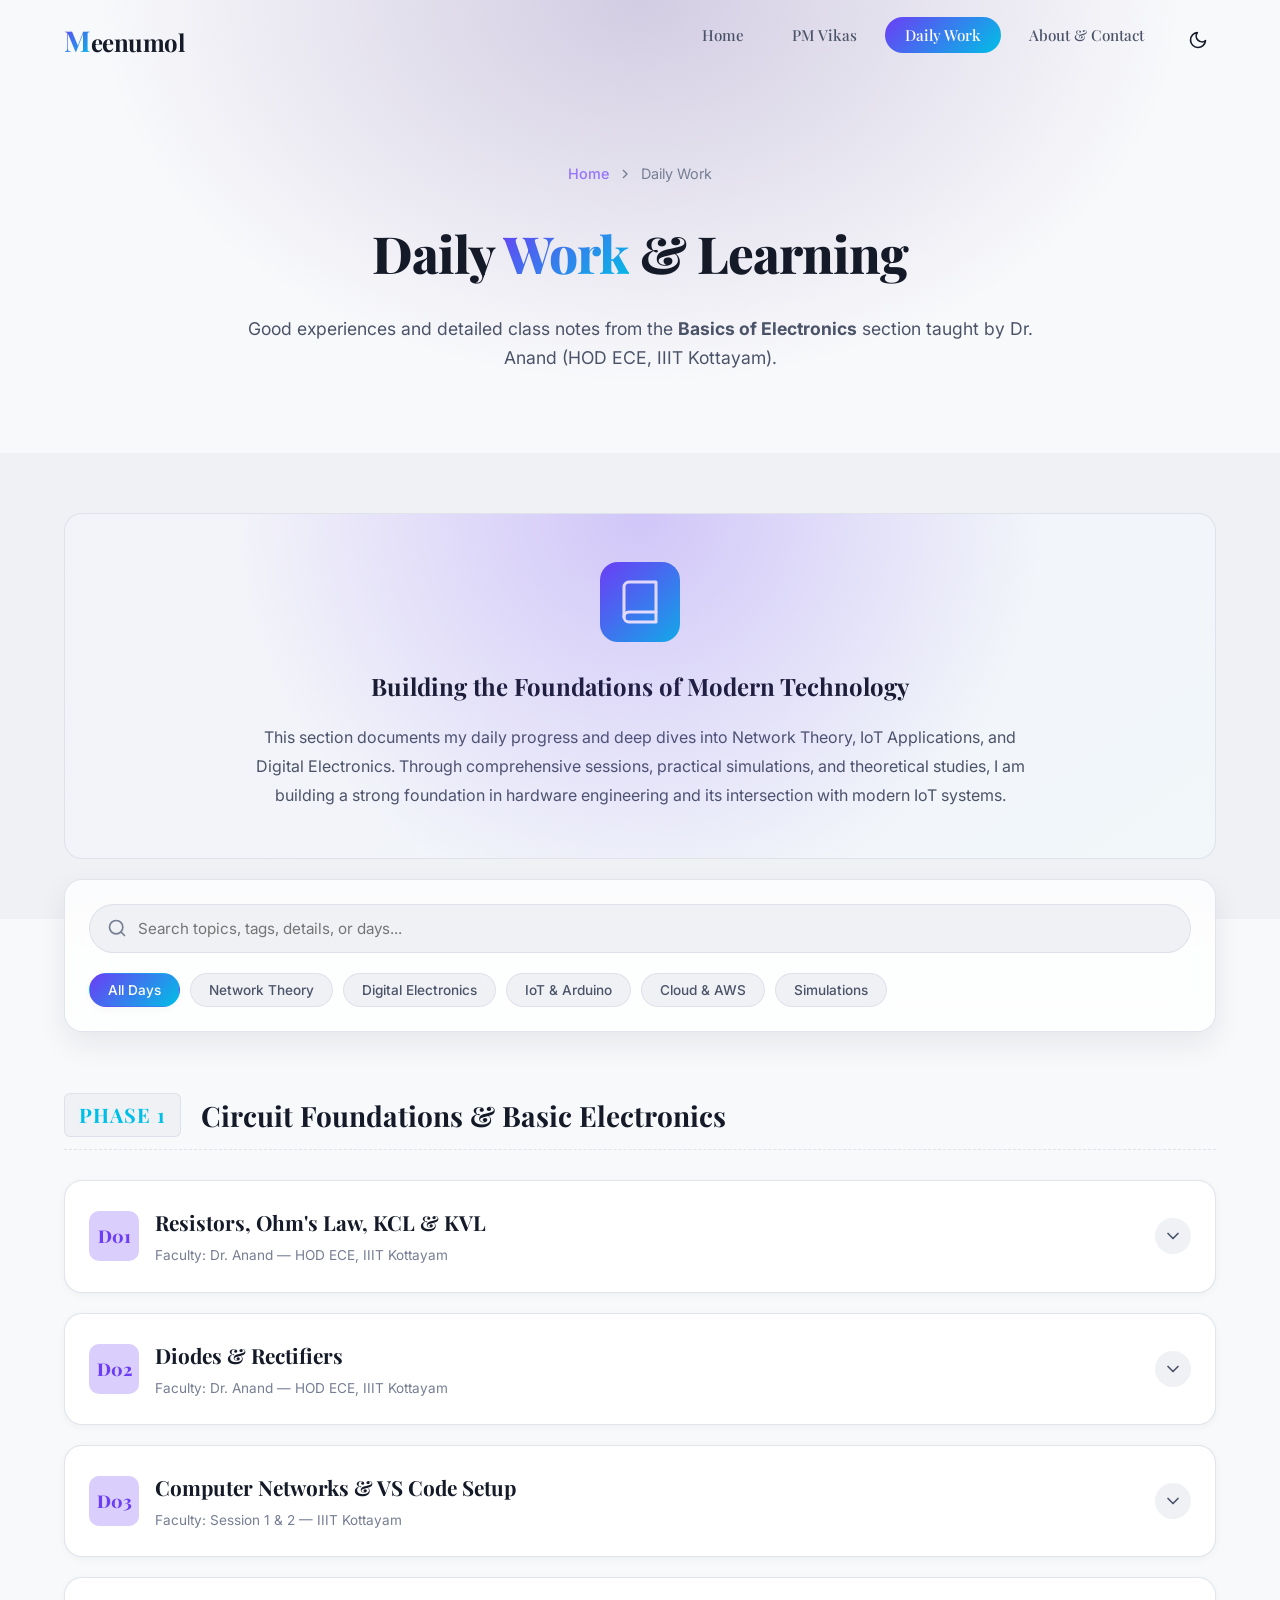
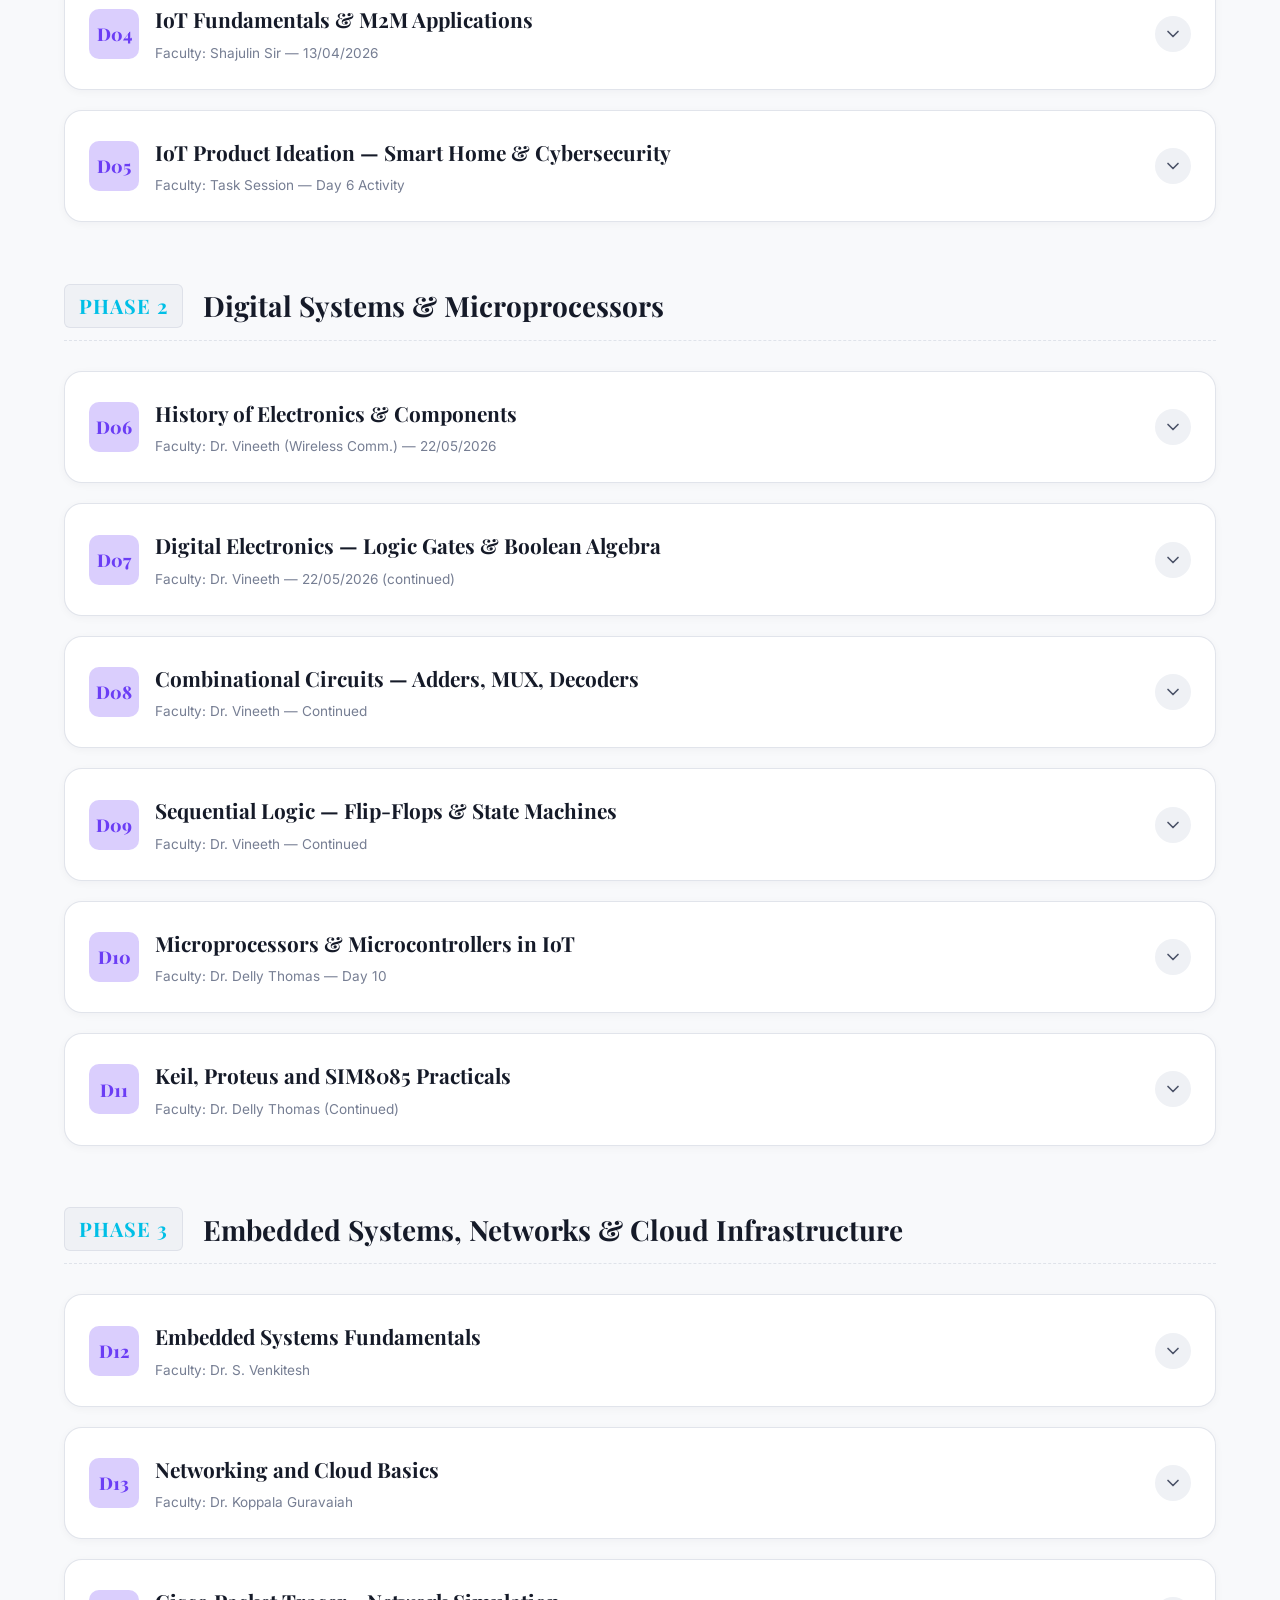
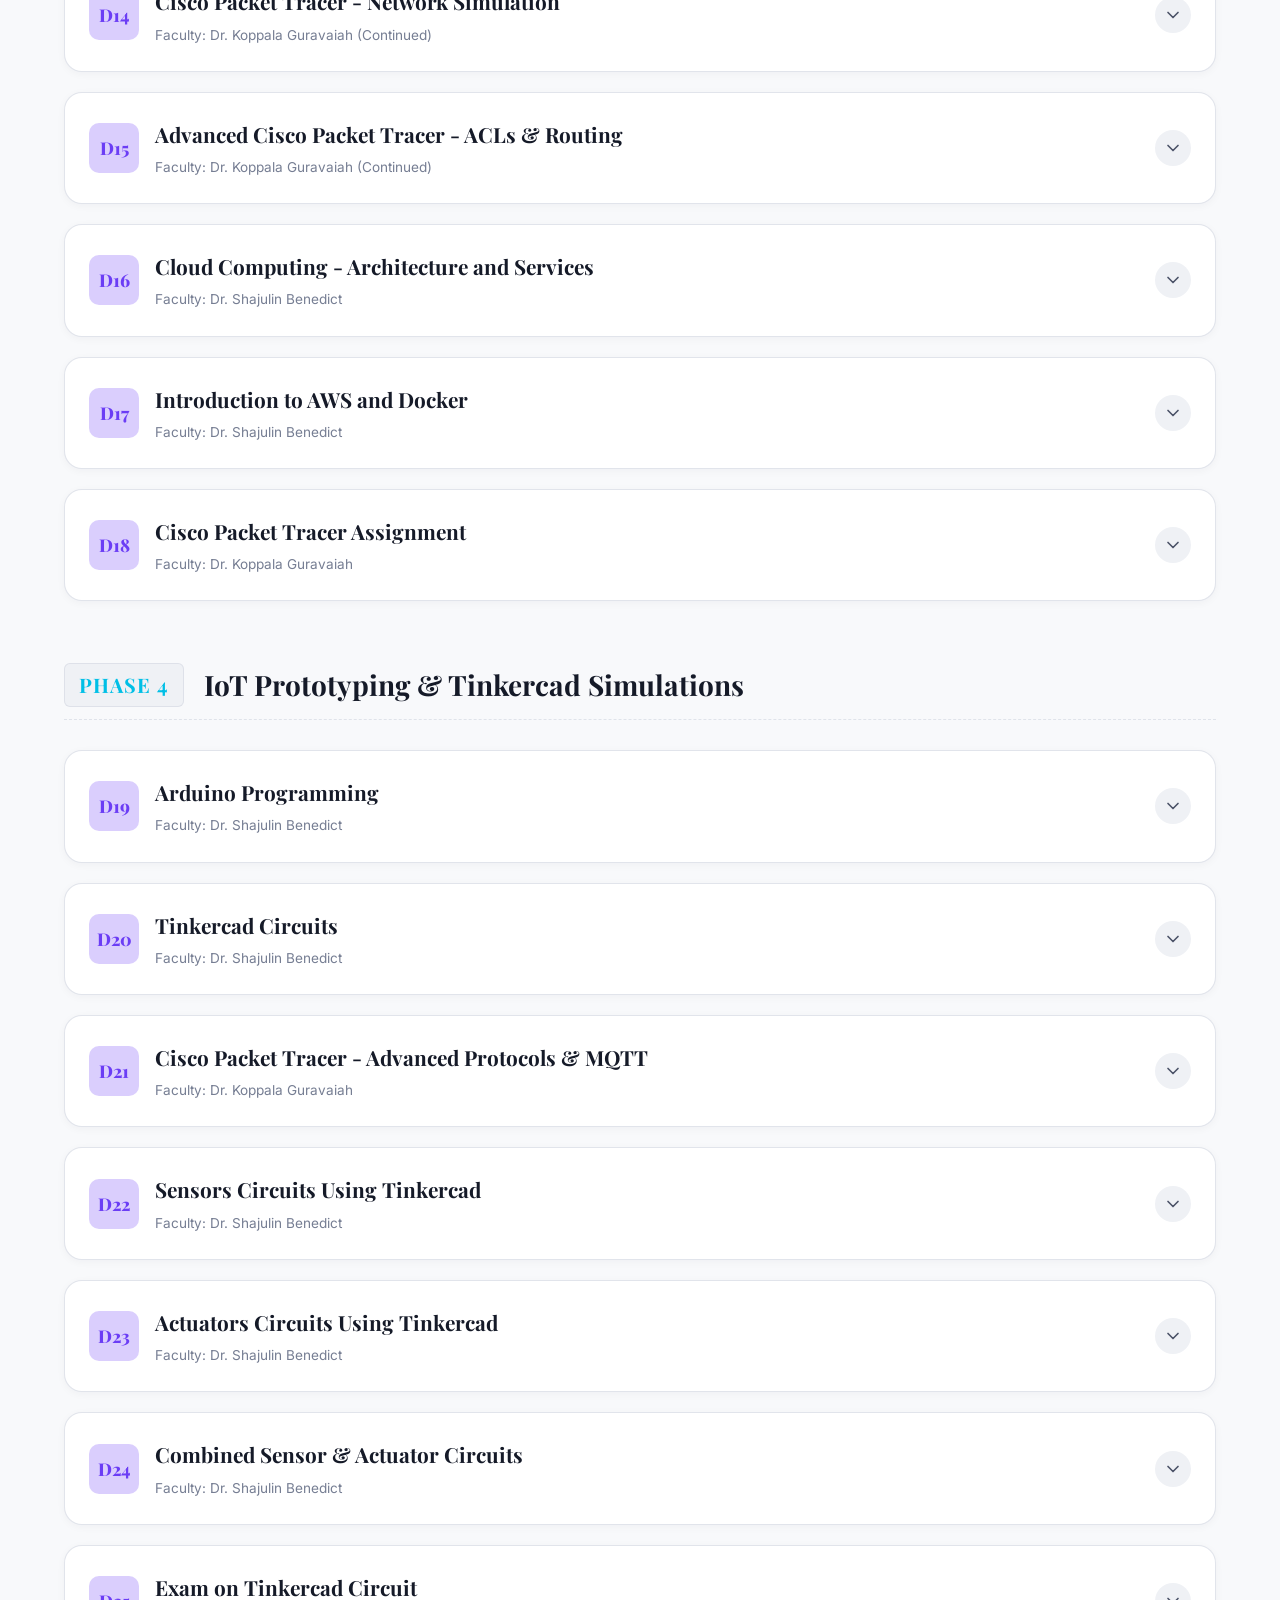
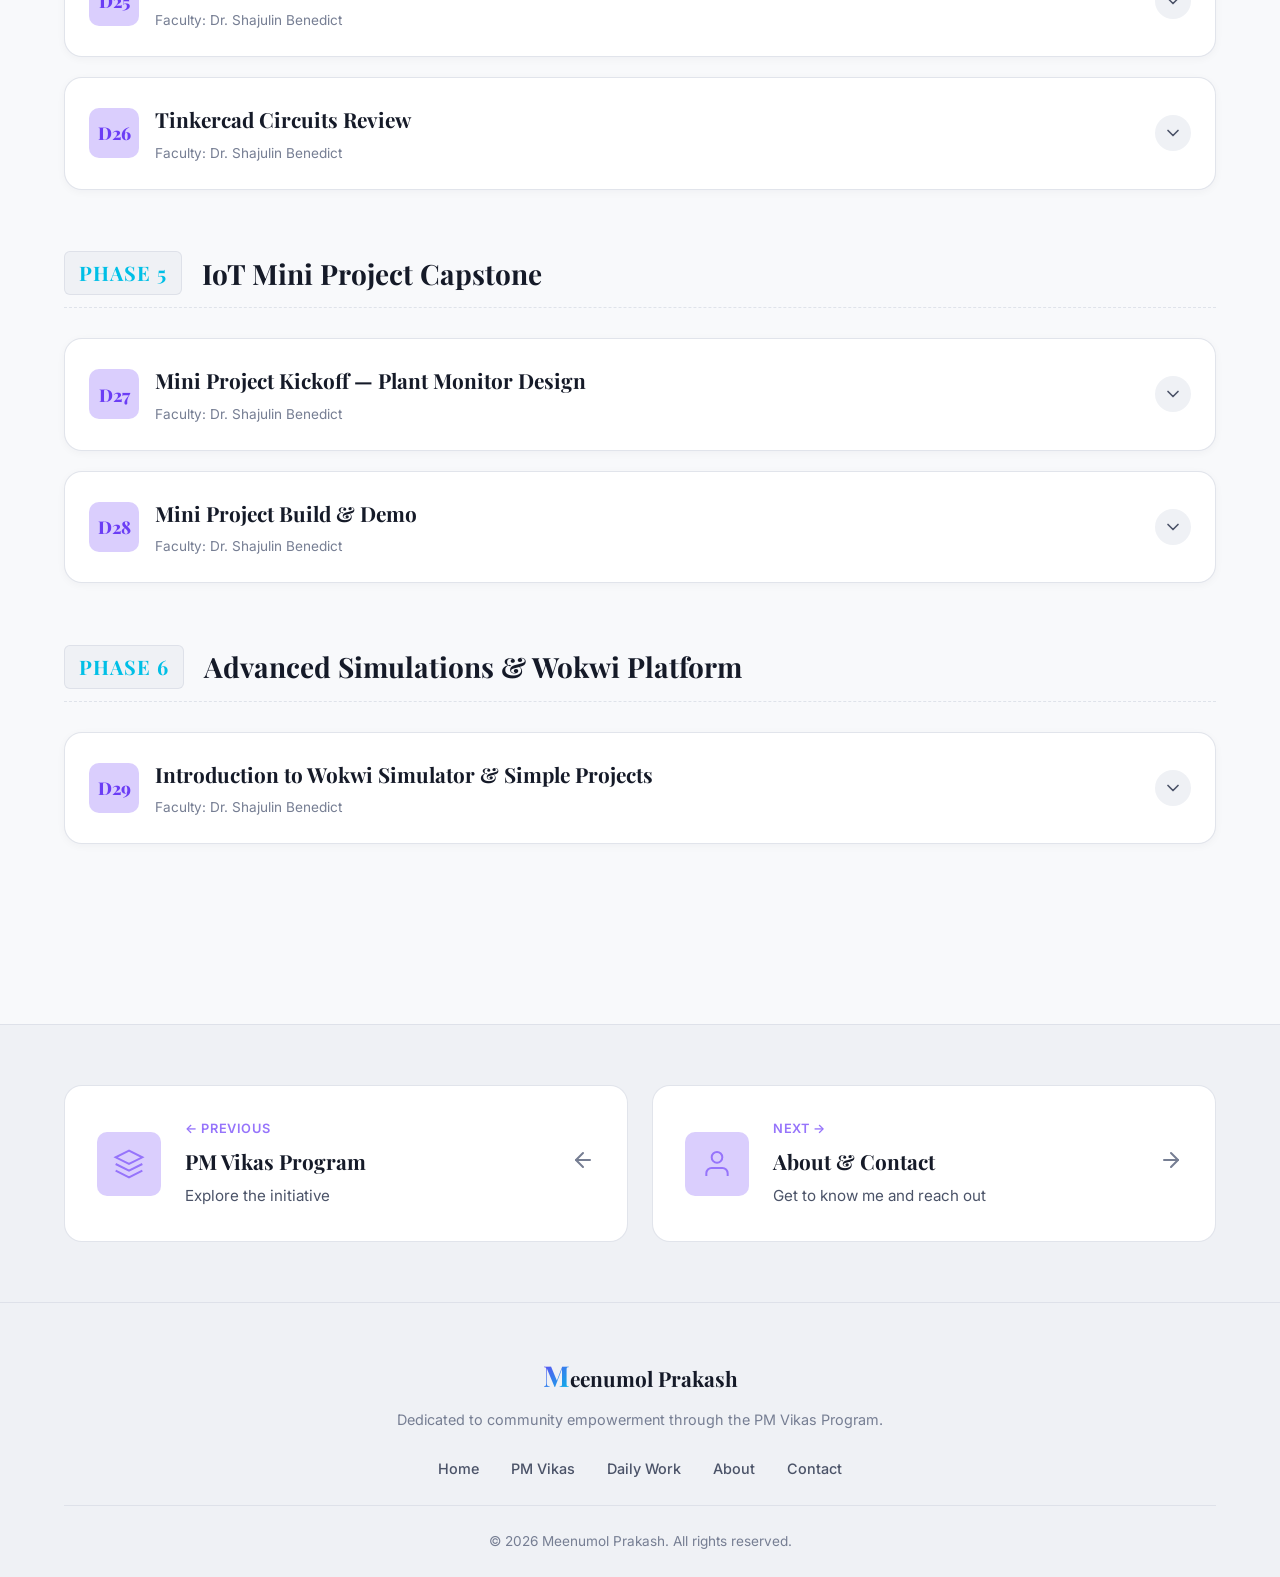
==== commit a7c43941: "Add Day 29 Wokwi curriculum notes and overhaul visual design themes" ====
--- a/daily-work.html
+++ b/daily-work.html
@@ -1374,6 +1374,68 @@
                 </div>
             </div>
 
+            <!-- Phase 6 -->
+            <div class="phase-section">
+                <div class="phase-header">
+                    <span class="phase-number">Phase 6</span>
+                    <h2 class="phase-title">Advanced Simulations &amp; Wokwi Platform</h2>
+                </div>
+                
+                <div class="logs-grid">
+                    <!-- Day 29 -->
+                    <div class="log-card" data-categories="arduino,simulation" data-tags="Wokwi, ESP32, Arduino Code, Virtual Prototyping, Simulation, NeoPixel, DHT22">
+                        <div class="log-card-header">
+                            <div class="log-card-header-left">
+                                <div class="log-day-badge">D29</div>
+                                <div class="log-title-area">
+                                    <h3 class="log-title">Introduction to Wokwi Simulator &amp; Simple Projects</h3>
+                                    <span class="log-meta">Faculty: Dr. Shajulin Benedict</span>
+                                </div>
+                            </div>
+                            <div class="log-toggle-icon">
+                                <svg width="20" height="20" viewBox="0 0 24 24" fill="none" stroke="currentColor" stroke-width="2" stroke-linecap="round" stroke-linejoin="round"><polyline points="6 9 12 15 18 9"/></svg>
+                            </div>
+                        </div>
+                        <div class="log-card-body-wrapper">
+                            <div class="log-card-body-content">
+                                <div class="log-card-body">
+                                    <div class="log-tags">
+                                        <span class="log-tag">Wokwi Simulator</span>
+                                        <span class="log-tag">Virtual Prototyping</span>
+                                        <span class="log-tag">Arduino &amp; ESP32</span>
+                                    </div>
+                                    <div class="log-details">
+                                        <ul>
+                                            <li><strong>Session Overview:</strong> Introduced the Wokwi online circuit simulator, highlighting its advantages over traditional virtual breadboard environments. Wokwi allows for fast execution of MCU instructions, handles complex boards (including ESP32, Raspberry Pi Pico, and STM32), supports direct compilation of standard Arduino libraries, and emulates Wi-Fi networks for IoT projects.</li>
+                                            <li><strong>Key Features of Wokwi:</strong>
+                                                <ul>
+                                                    <li>diagram.json visual routing: configure component links, LED colors, and custom peripheral values easily.</li>
+                                                    <li>Real-time emulation: highly accurate simulation of complex protocols (I2C, SPI, UART, PWM).</li>
+                                                    <li>Visual peripherals: includes OLED displays, NeoPixel rings, DHT22 sensors, servos, and keypads.</li>
+                                                    <li>Local environment coupling: capability to run simulations locally within VS Code using GDB debugging support.</li>
+                                                </ul>
+                                            </li>
+                                            <li><strong>Simple Wokwi Projects Created:</strong>
+                                                <ul>
+                                                    <li><em>Project 1: Basic Traffic Light Controller.</em> Wired three LEDs (Red, Yellow, Green) to digital pins on an Arduino Uno, implementing automated switching loops with timing constraints.</li>
+                                                    <li><em>Project 2: Temperature &amp; Humidity Monitor.</em> Connected a DHT22 sensor and an I2C 16x2 LCD screen to read climate indices and display real-time sensor variables.</li>
+                                                    <li><em>Project 3: ESP32 NeoPixel Ring Animation.</em> Created visual animation patterns (rainbow cycle, pulse, theater chase) on an addressable 16-LED RGB NeoPixel Ring powered by ESP32 logic.</li>
+                                                </ul>
+                                            </li>
+                                        </ul>
+                                        <h4>Exercises</h4>
+                                        <ol>
+                                            <li>Set up a Wokwi user account and build a simple buzzer threshold warning circuit.</li>
+                                            <li>Compare the simulation latency and compiler speed between Tinkercad and Wokwi.</li>
+                                        </ol>
+                                    </div>
+                                </div>
+                            </div>
+                        </div>
+                    </div>
+                </div>
+            </div>
+
         </div>
     </section>
 
--- a/style.css
+++ b/style.css
@@ -1,38 +1,38 @@
 /* ===== CSS CUSTOM PROPERTIES ===== */
 :root {
-    /* Primary Palette — Blue Gradient */
-    --primary-hue: 210;
-    --primary: hsl(210, 100%, 50%); /* Bright Blue */
-    --primary-light: hsl(210, 100%, 65%);
-    --primary-dark: hsl(210, 100%, 35%);
-    --primary-glow: hsla(210, 100%, 50%, 0.2);
-
-    --accent: hsl(190, 100%, 45%); /* Cyan Accent */
+    /* Primary Palette — Electric Violet & Cyan */
+    --primary-hue: 255;
+    --primary: hsl(255, 90%, 60%); /* Electric Violet */
+    --primary-light: hsl(255, 95%, 72%);
+    --primary-dark: hsl(255, 80%, 48%);
+    --primary-glow: hsla(255, 90%, 60%, 0.25);
+
+    --accent: hsl(190, 100%, 45%); /* Cyber Cyan */
     --accent-light: hsl(190, 100%, 55%);
-    --accent-glow: hsla(190, 100%, 45%, 0.15);
+    --accent-glow: hsla(190, 100%, 45%, 0.2);
 
     /* Surfaces - Light Theme Default */
-    --bg-primary: hsl(0, 0%, 100%);
-    --bg-secondary: hsl(210, 20%, 97%);
+    --bg-primary: hsl(220, 30%, 98%);
+    --bg-secondary: hsl(220, 25%, 95%);
     --bg-card: hsl(0, 0%, 100%);
-    --bg-card-hover: hsl(210, 20%, 95%);
-    --bg-glass: hsla(0, 0%, 100%, 0.85);
+    --bg-card-hover: hsl(220, 20%, 97%);
+    --bg-glass: hsla(0, 0%, 100%, 0.75);
 
     /* Text - Light Theme */
-    --text-primary: hsl(220, 20%, 15%);
-    --text-secondary: hsl(220, 15%, 40%);
-    --text-muted: hsl(220, 15%, 55%);
+    --text-primary: hsl(224, 32%, 12%);
+    --text-secondary: hsl(224, 16%, 35%);
+    --text-muted: hsl(224, 12%, 52%);
 
     /* Borders */
-    --border-color: hsla(210, 20%, 85%, 1);
-    --border-glow: hsla(210, 100%, 50%, 0.2);
+    --border-color: hsla(220, 20%, 88%, 0.8);
+    --border-glow: hsla(255, 90%, 60%, 0.2);
 
     /* Gradients */
     --gradient-primary: linear-gradient(135deg, var(--primary), var(--accent));
     --gradient-text: linear-gradient(135deg, var(--primary), var(--accent));
-    --gradient-card: linear-gradient(145deg, hsla(210, 100%, 97%, 1), hsla(190, 100%, 97%, 1));
-    --gradient-hero: radial-gradient(ellipse at 20% 50%, hsla(210, 100%, 50%, 0.08) 0%, transparent 50%),
-                     radial-gradient(ellipse at 80% 20%, hsla(190, 100%, 45%, 0.08) 0%, transparent 50%);
+    --gradient-card: linear-gradient(145deg, hsla(255, 100%, 98%, 0.5), hsla(190, 100%, 98%, 0.5));
+    --gradient-hero: radial-gradient(ellipse at 20% 50%, hsla(255, 90%, 60%, 0.08) 0%, transparent 60%),
+                     radial-gradient(ellipse at 80% 20%, hsla(190, 100%, 45%, 0.08) 0%, transparent 60%);
 
     /* Spacing */
     --section-padding: 120px 0;
@@ -43,40 +43,41 @@
     --font-body: 'Inter', sans-serif;
 
     /* Transitions */
-    --transition-fast: 0.2s cubic-bezier(0.4, 0, 0.2, 1);
-    --transition-medium: 0.4s cubic-bezier(0.4, 0, 0.2, 1);
-    --transition-slow: 0.6s cubic-bezier(0.4, 0, 0.2, 1);
+    --transition-fast: 0.15s cubic-bezier(0.16, 1, 0.3, 1);
+    --transition-medium: 0.35s cubic-bezier(0.16, 1, 0.3, 1);
+    --transition-slow: 0.6s cubic-bezier(0.16, 1, 0.3, 1);
 
     /* Shadows */
-    --shadow-sm: 0 2px 8px hsla(220, 20%, 10%, 0.05);
-    --shadow-md: 0 8px 32px hsla(220, 20%, 10%, 0.08);
-    --shadow-lg: 0 16px 64px hsla(220, 20%, 10%, 0.12);
-    --shadow-glow: 0 0 40px var(--primary-glow);
-
-    /* Border Radius - Slightly sharper for a classic look, but retaining some curve */
-    --radius-sm: 4px;
-    --radius-md: 8px;
-    --radius-lg: 16px;
-    --radius-xl: 24px;
+    --shadow-sm: 0 2px 8px hsla(224, 32%, 12%, 0.04);
+    --shadow-md: 0 12px 30px hsla(224, 32%, 12%, 0.08);
+    --shadow-lg: 0 22px 60px hsla(224, 32%, 12%, 0.12);
+    --shadow-glow: 0 0 35px var(--primary-glow);
+
+    /* Border Radius */
+    --radius-sm: 6px;
+    --radius-md: 10px;
+    --radius-lg: 18px;
+    --radius-xl: 28px;
     --radius-full: 9999px;
 }
 
 [data-theme="dark"] {
-    --bg-primary: hsl(220, 30%, 8%); 
-    --bg-secondary: hsl(220, 25%, 11%);
-    --bg-card: hsl(220, 20%, 14%);
-    --bg-card-hover: hsl(220, 20%, 17%);
-    --bg-glass: hsla(220, 20%, 14%, 0.6);
-
-    --text-primary: hsl(0, 0%, 95%);
-    --text-secondary: hsl(220, 10%, 75%);
-    --text-muted: hsl(220, 10%, 55%);
-
-    --border-color: hsla(210, 30%, 25%, 1);
-    --gradient-card: linear-gradient(145deg, hsla(210, 100%, 20%, 0.05), hsla(190, 100%, 20%, 0.05));
-    --shadow-sm: 0 2px 8px hsla(0, 0%, 0%, 0.2);
-    --shadow-md: 0 8px 32px hsla(0, 0%, 0%, 0.3);
-    --shadow-lg: 0 16px 64px hsla(0, 0%, 0%, 0.4);
+    --bg-primary: hsl(224, 71%, 4%); /* Obsidian Deep Space */
+    --bg-secondary: hsl(224, 45%, 7%);
+    --bg-card: hsl(224, 45%, 9%);
+    --bg-card-hover: hsl(224, 45%, 12%);
+    --bg-glass: hsla(224, 45%, 9%, 0.6);
+
+    --text-primary: hsl(210, 40%, 98%);
+    --text-secondary: hsl(215, 20%, 80%);
+    --text-muted: hsl(215, 15%, 60%);
+
+    --border-color: hsla(224, 30%, 20%, 0.5);
+    --border-glow: hsla(255, 90%, 60%, 0.35);
+    --gradient-card: linear-gradient(145deg, hsla(255, 90%, 60%, 0.03), hsla(190, 100%, 45%, 0.03));
+    --shadow-sm: 0 2px 8px hsla(0, 0%, 0%, 0.4);
+    --shadow-md: 0 12px 30px hsla(0, 0%, 0%, 0.5);
+    --shadow-lg: 0 24px 60px hsla(0, 0%, 0%, 0.6);
 }
 
 /* ===== RESET & BASE ===== */
@@ -140,8 +141,9 @@
 
 .navbar.scrolled {
     padding: 10px 0;
-    background: hsla(230, 25%, 7%, 0.85);
+    background: var(--bg-glass);
     backdrop-filter: blur(20px);
+    -webkit-backdrop-filter: blur(20px);
     border-bottom: 1px solid var(--border-color);
 }
 
@@ -189,7 +191,7 @@
 .nav-link:hover,
 .nav-link.active {
     color: var(--text-primary);
-    background: hsla(260, 67%, 55%, 0.1);
+    background: var(--primary-glow);
 }
 
 .nav-link.active {
@@ -288,8 +290,8 @@
     display: inline-flex;
     align-items: center;
     gap: 8px;
-    background: hsla(260, 67%, 55%, 0.1);
-    border: 1px solid hsla(260, 67%, 55%, 0.2);
+    background: var(--primary-glow);
+    border: 1px solid hsla(var(--primary-hue), 90%, 60%, 0.2);
     border-radius: var(--radius-full);
     padding: 8px 20px;
     font-size: 0.85rem;
@@ -571,7 +573,7 @@
     width: 64px;
     height: 64px;
     border-radius: var(--radius-md);
-    background: hsla(260, 67%, 55%, 0.1);
+    background: var(--primary-glow);
     color: var(--primary-light);
     flex-shrink: 0;
     transition: all var(--transition-medium);
@@ -811,7 +813,7 @@
     width: 56px;
     height: 56px;
     border-radius: var(--radius-md);
-    background: hsla(260, 67%, 55%, 0.1);
+    background: var(--primary-glow);
     color: var(--primary-light);
     margin-bottom: 20px;
     transition: all var(--transition-medium);
@@ -1079,7 +1081,7 @@
     display: flex;
     align-items: center;
     justify-content: center;
-    background: hsla(260, 67%, 55%, 0.1);
+    background: var(--primary-glow);
     border-radius: var(--radius-sm);
 }
 
@@ -1132,7 +1134,7 @@
     border-radius: 50%;
     background: var(--primary);
     border: 3px solid var(--bg-secondary);
-    box-shadow: 0 0 0 4px hsla(260, 67%, 55%, 0.2);
+    box-shadow: 0 0 0 4px var(--primary-glow);
 }
 .timeline-content {
     background: var(--bg-card);
@@ -1148,7 +1150,7 @@
 .timeline-year {
     display: inline-block;
     padding: 4px 12px;
-    background: hsla(260, 67%, 55%, 0.1);
+    background: var(--primary-glow);
     color: var(--primary-light);
     border-radius: var(--radius-full);
     font-size: 0.8rem;
@@ -1220,7 +1222,7 @@
     display: flex;
     align-items: center;
     justify-content: center;
-    background: hsla(260, 67%, 55%, 0.1);
+    background: var(--primary-glow);
     color: var(--primary-light);
     border-radius: var(--radius-sm);
     flex-shrink: 0;
@@ -1959,7 +1961,7 @@
     width: 50px;
     height: 50px;
     border-radius: var(--radius-md);
-    background: hsla(210, 100%, 50%, 0.08);
+    background: var(--primary-glow);
     color: var(--primary);
     font-family: var(--font-primary);
     font-weight: 800;
